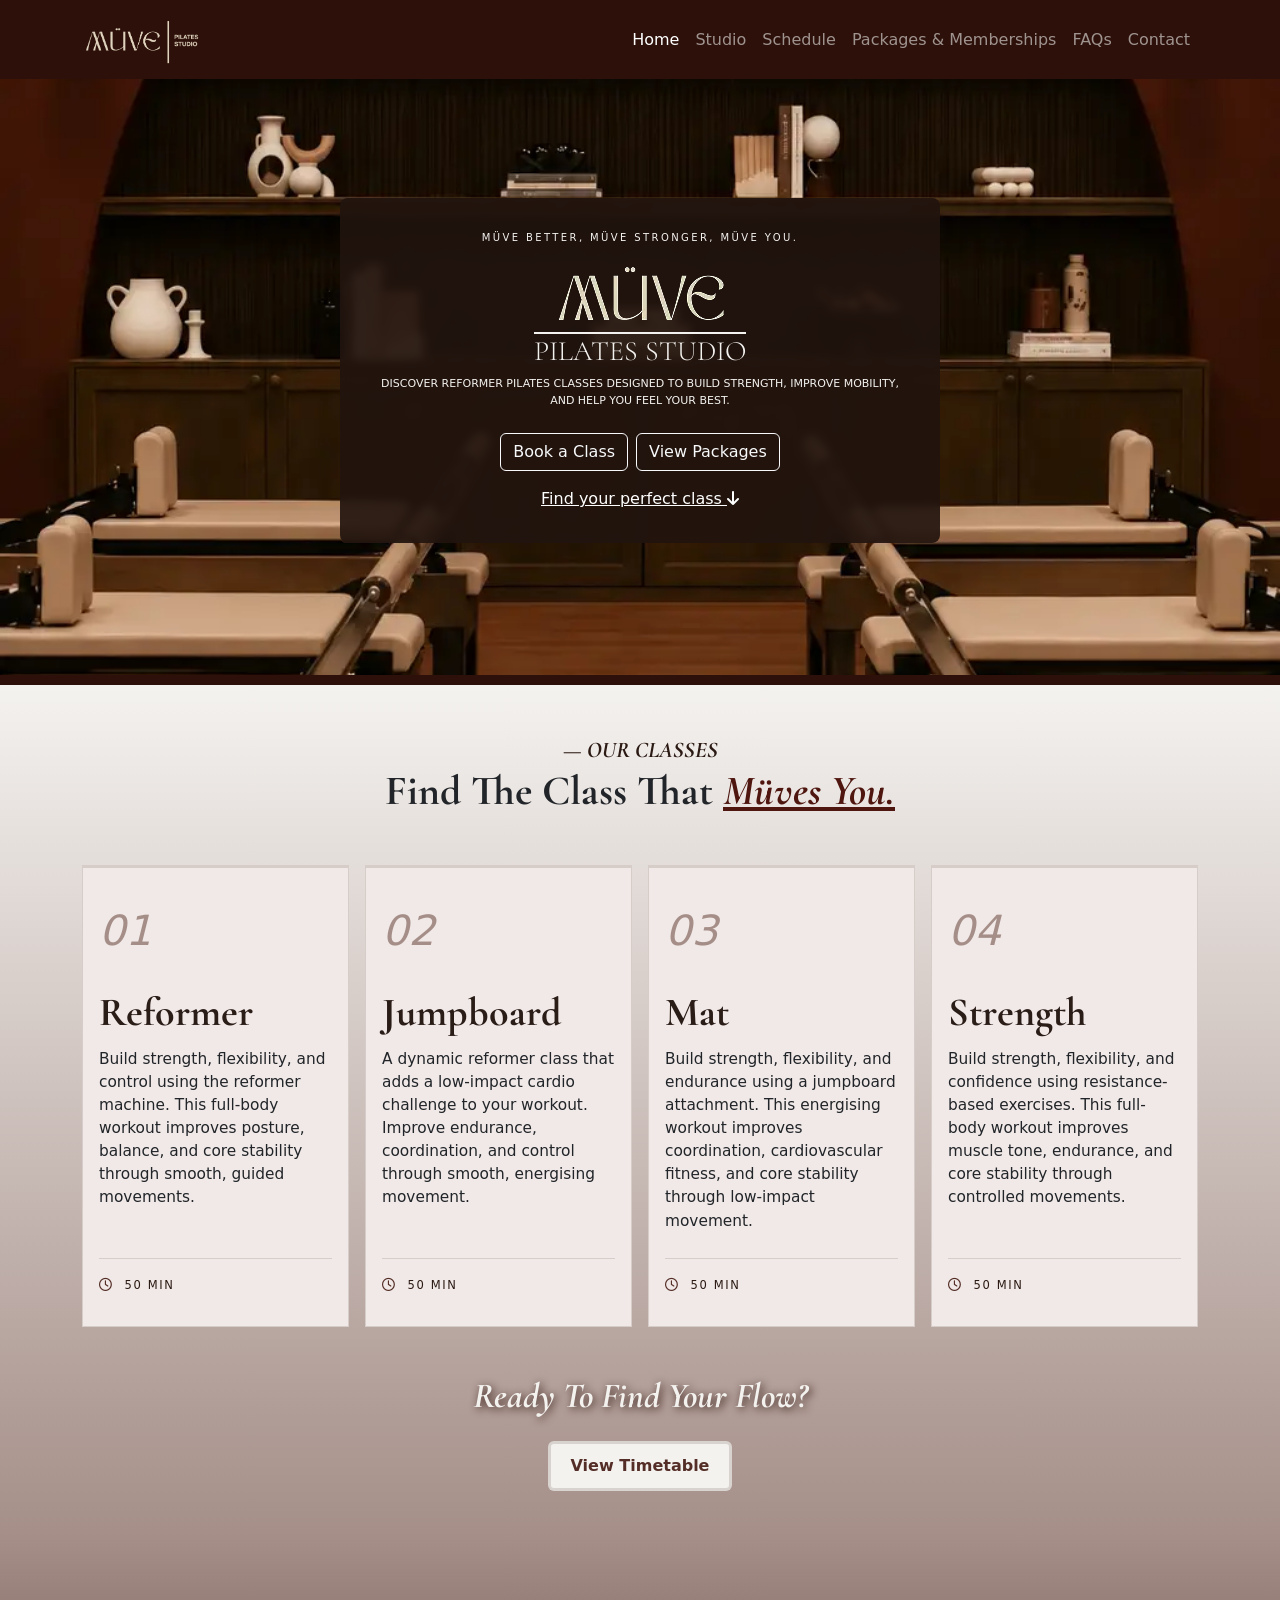
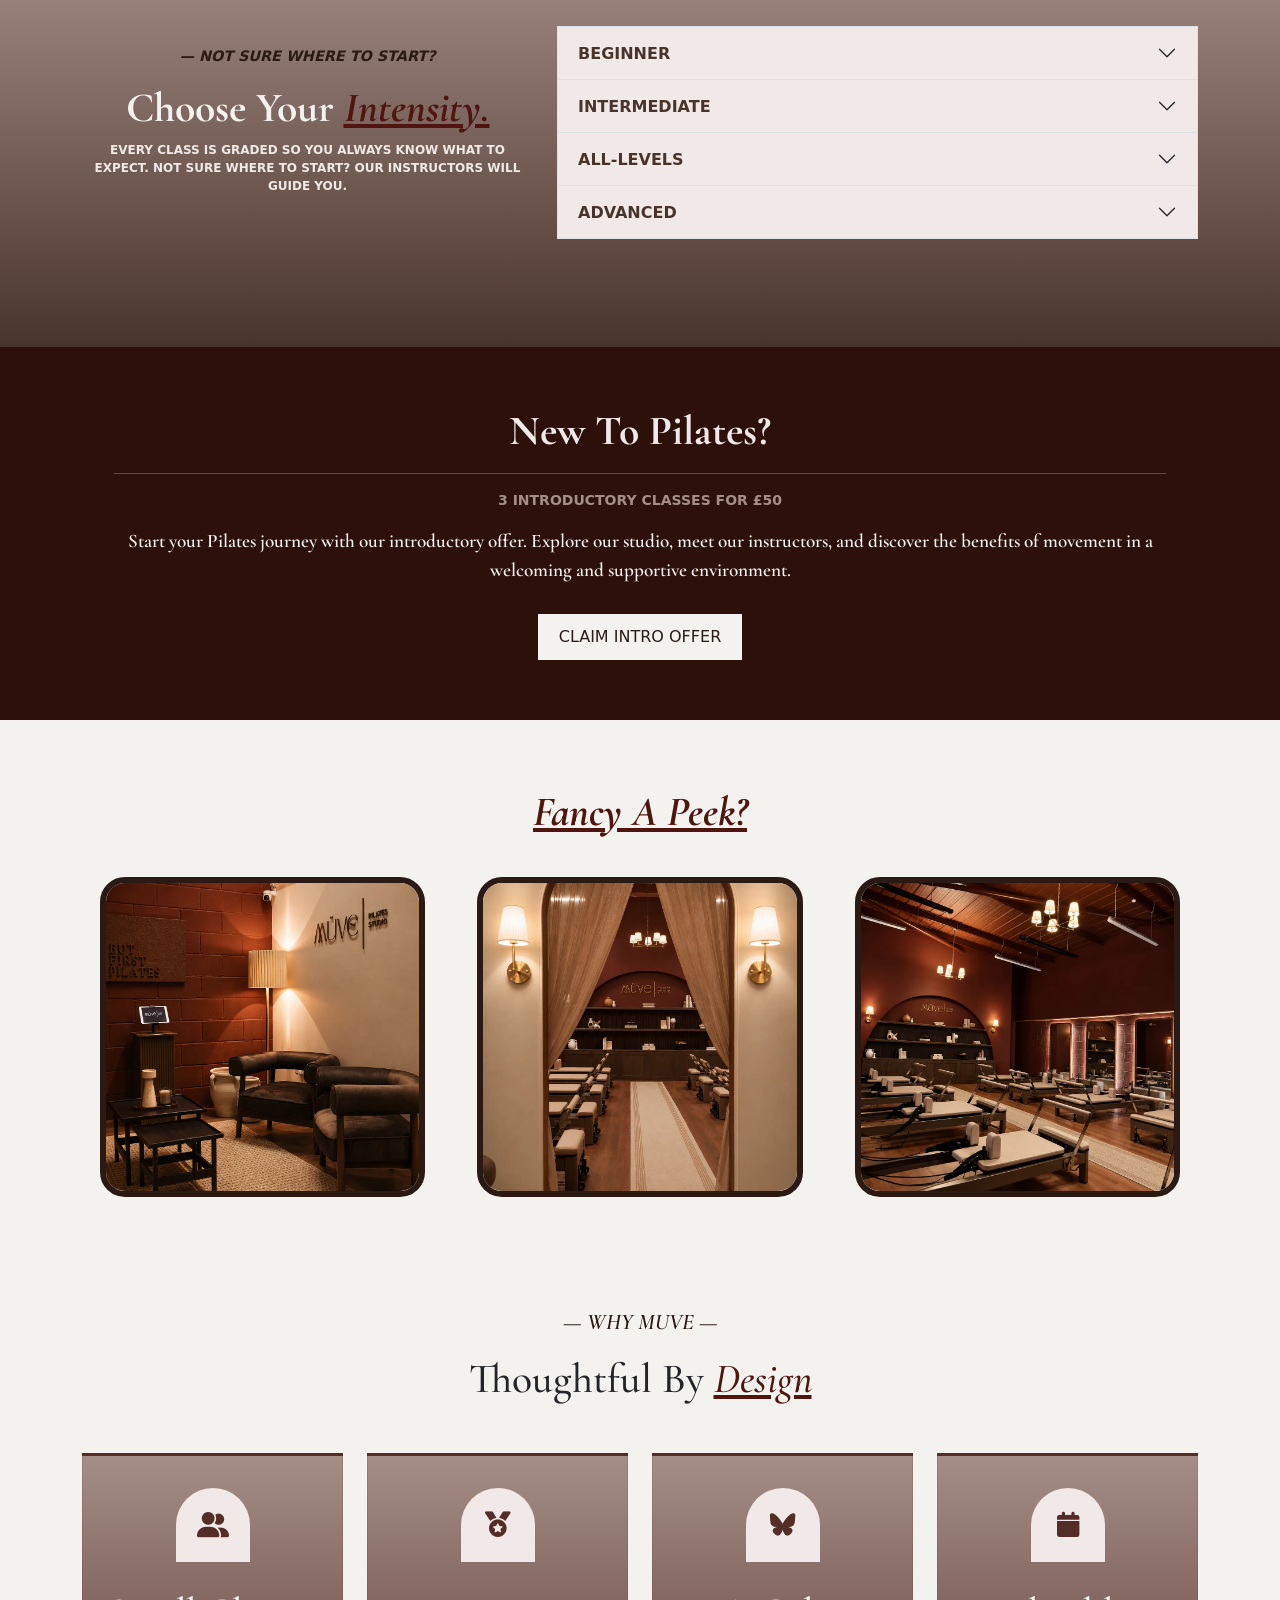
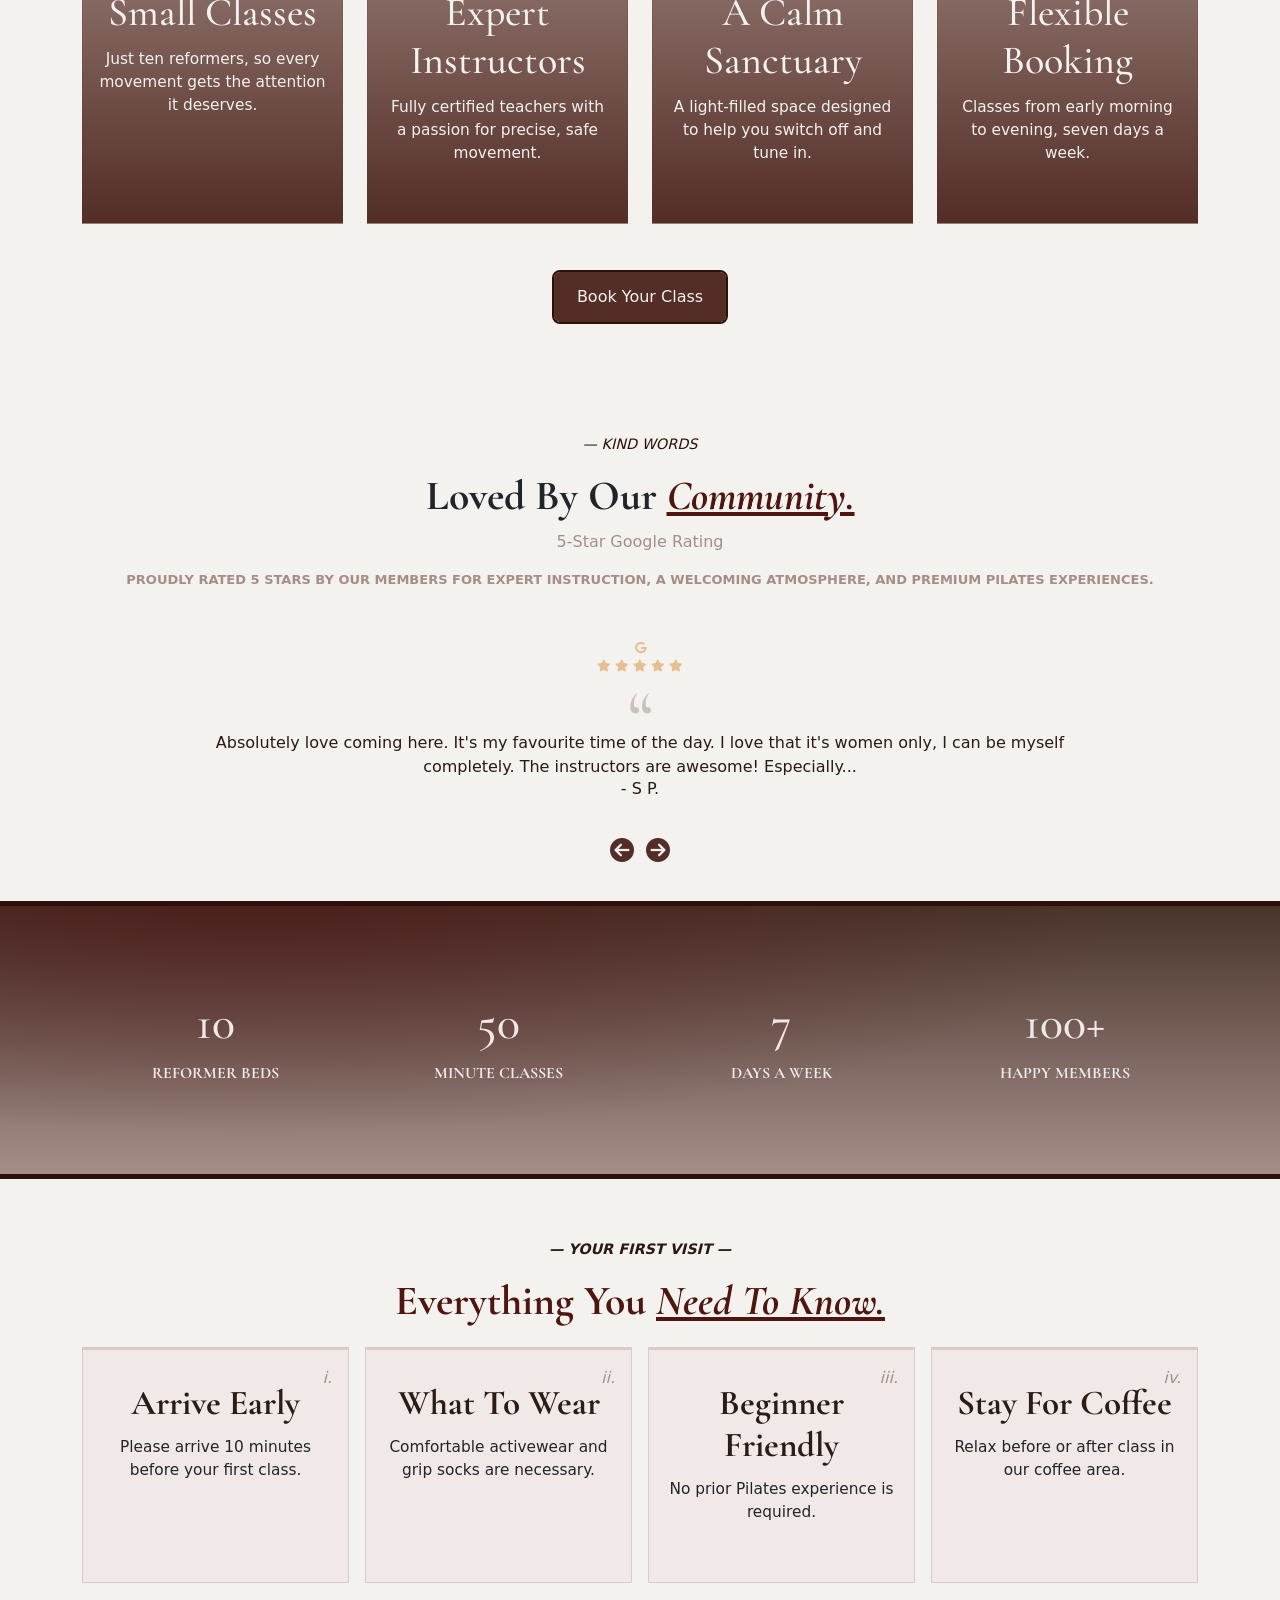
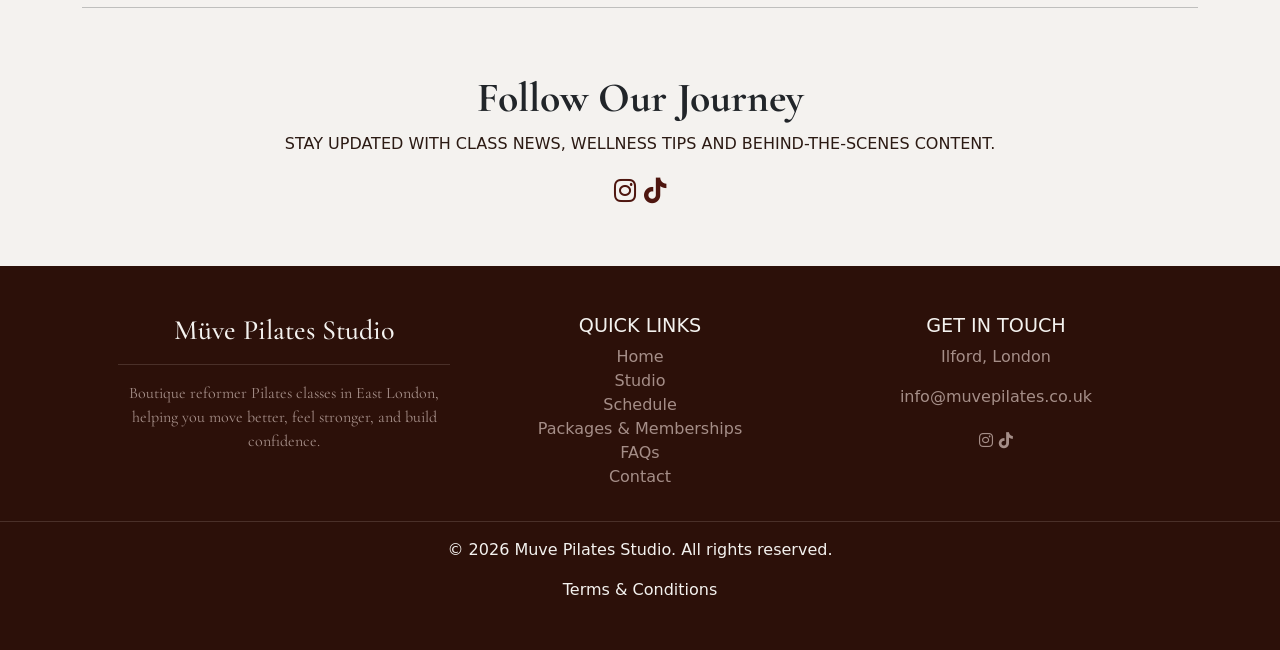
==== index.html @ 12c236b7 "Fix lang tag and add aria values to buttons to fix lighthouse test failing in accessibility" ====
<!DOCTYPE html>
<html lang="en-GB">

<head>
    <meta charset="UTF-8">
    <meta name="viewport" content="width=device-width, initial-scale=1.0">
    <meta name="description" content="Müve Pilates Studio offers reformer Pilates classes in East London, helping you build strength, improve mobility, and feel your 
    best in a welcoming and supportive environment.">
    <meta name="keywords" content="Pilates, Reformer Pilates, Pilates Studio, Ilford, East London, Fitness Classes, Wellness, Strength Training, Flexibility, Mobility, 
    Core Strength, Beginner Pilates, Pilates Classes, Reformer Classes, Health and Fitness, Müve Pilates">
    <title>Müve | Pilates Studio</title>

    <!-- favicon -->
    <link rel="apple-touch-icon" sizes="180x180" href="assets/images/apple-touch-icon.png">
    <link rel="icon" type="image/png" sizes="32x32" href="assets/images/favicon-32x32.png">
    <link rel="icon" type="image/png" sizes="16x16" href="assets/images/favicon-16x16.png">

    <!-- bootstrap css -->
    <link href="https://cdn.jsdelivr.net/npm/bootstrap@5.3.8/dist/css/bootstrap.min.css" rel="stylesheet"
        integrity="sha384-sRIl4kxILFvY47J16cr9ZwB07vP4J8+LH7qKQnuqkuIAvNWLzeN8tE5YBujZqJLB" crossorigin="anonymous">

    <!-- custom css -->
    <link rel="stylesheet" href="assets/css/styles.css">
</head>

<body>
    <header>
        <!-- bootstrap navbar -->
        <nav class="navbar fixed-top navbar-expand-lg navbar-dark">
            <div class="container navbar-container">
                <a class="navbar-brand" href="index.html"><img src="assets/images/muve-logo.webp" alt="Muve logo"
                        width="120" height="50" class="d-inline-block align-text-top"></a>
                <button class="navbar-toggler" type="button" data-bs-toggle="collapse"
                    data-bs-target="#navbarSupportedContent" aria-controls="navbarSupportedContent"
                    aria-expanded="false" aria-label="Toggle navigation">
                    <span class="navbar-toggler-icon"></span>
                </button>
                <div class="collapse navbar-collapse" id="navbarSupportedContent">
                    <ul class="navbar-nav ms-auto mb-2 mb-lg-0">
                        <li class="nav-item">
                            <a class="nav-link active" aria-current="page" href="index.html">Home</a>
                        </li>
                        <li class="nav-item">
                            <a class="nav-link" href="studio.html">Studio</a>
                        </li>
                        <li class="nav-item">
                            <a class="nav-link" href="schedule.html">Schedule</a>
                        </li>
                        <li class="nav-item">
                            <a class="nav-link" href="packages-and-memberships.html">Packages & Memberships</a>
                        </li>
                        <li class="nav-item">
                            <a class="nav-link" href="#">FAQs</a>
                        </li>
                        <li class="nav-item">
                            <a class="nav-link" href="packages-and-memberships.html#booking-inquiry">Contact</a>
                        </li>
                    </ul>
                </div>
            </div>
        </nav>
    </header>




    <main class="mt-0 flex-grow-1">

        <!-- hero image -->

        <section class="hero">
            <div class="container">

                <div class="row align-items-center mx-auto">

                    <div class="col-12">

                        <div class="hero-content text-center">

                            <p class="hero-tagline">
                                müve better, müve stronger, müve you.
                            </p>

                            <h1 class="hero-heading">
                                <img src="assets/images/muve-hero-logo.webp" alt="Müve logo">
                            </h1>
                            <h3 class="hero-caption">Pilates studio</h3>

                            <p class="lead hero-text mb-4">
                                Discover reformer Pilates classes designed to build
                                strength, improve mobility, and help you feel your best.
                            </p>

                            <div class="hero-btn-content d-flex flex-wrap gap-2 justify-content-center">

                                <a href="schedule.html" class="btn hero-btn btn-outline-light">
                                    Book a Class
                                </a>

                                <a href="packages-and-memberships.html" class="btn hero-btn btn-outline-light">
                                    View Packages
                                </a>

                            </div>

                            <a href="#classes" class="d-inline-block mt-3 text-white">
                                Find your perfect class <i class="fa-solid fa-arrow-down"></i>
                            </a>

                        </div>

                    </div>

                </div>

            </div>

        </section>

        <section id="classes">

            <div class="container">

                <div class="section-head text-center mb-5">
                    <p class="eyebrow class-eyebrow heading pt-5 mb-0 fw-bold">— Our Classes</p>
                    <h2 class="section-title h1 fw-bold">Find The Class That <em>Müves You.</em></h2>
                    <span class="divider"></span>
                </div>

                <div class="row g-3">
                    <div class="col-md-6 col-lg-3">
                        <article class="class-card">
                            <span class="class-num">01</span>
                            <h3 class="fw-bold">Reformer</h3>
                            <p>Build strength, flexibility, and control using the reformer machine. This full-body
                                workout improves posture, balance, and core stability through smooth, guided
                                movements.</p>
                            <ul class="class-meta" style="list-style-type: none;">
                                <li><i class="fa-regular fa-clock"></i> 50 min</li>
                            </ul>
                        </article>
                    </div>
                    <div class="col-md-6 col-lg-3">
                        <article class="class-card">
                            <span class="class-num">02</span>
                            <h3 class="fw-bold">Jumpboard</h3>
                            <p>A dynamic reformer class that adds a low-impact cardio challenge to your
                                workout. Improve endurance, coordination, and control through smooth, energising
                                movement.</p>
                            <ul class="class-meta" style="list-style-type: none;">
                                <li><i class="fa-regular fa-clock"></i> 50 min</li>
                            </ul>
                        </article>
                    </div>
                    <div class="col-md-6 col-lg-3">
                        <article class="class-card">
                            <span class="class-num">03</span>
                            <h3 class="fw-bold">Mat</h3>
                            <p>Build strength, flexibility, and endurance using a jumpboard attachment. This energising
                                workout improves coordination, cardiovascular fitness, and core stability through
                                low-impact
                                movement.</p>
                            <ul class="class-meta" style="list-style-type: none;">
                                <li><i class="fa-regular fa-clock"></i> 50 min</li>
                            </ul>
                        </article>
                    </div>
                    <div class="col-md-6 col-lg-3">
                        <article class="class-card">
                            <span class="class-num">04</span>
                            <h3 class="fw-bold">Strength</h3>
                            <p>Build strength, flexibility, and confidence using resistance-based exercises.
                                This full-body workout improves muscle tone, endurance, and core stability through
                                controlled movements.</p>
                            <ul class="class-meta" style="list-style-type: none;">
                                <li><i class="fa-regular fa-clock"></i> 50 min</li>
                            </ul>
                        </article>
                    </div>
                </div>

                <div id="index-timetable-cta" class="col-12 text-center py-5">
                    <div>
                        <h2 class="cta-heading fw-bold"><em>Ready To Find Your Flow?</em></h2>
                    </div>
                    <div class="packages-button">
                        <a href="schedule.html" class="btn timetable-btn fw-bold mt-3">View Timetable</a>
                    </div>
                </div>
            </div>

        </section>


        <!-- level boostrap accordion section -->

        <section id="levels">
            <div class="container">
                <div class="row g-4 align-items-center text-center mt-2">
                    <div class="col-lg-5 mb-5">
                        <p class="eyebrow fw-bold">— Not Sure Where To Start?</p>
                        <h2 class="section-title fw-bold">Choose Your <em>Intensity.</em></h2>
                        <p class="sub-heading fw-bold mb-4">Every class is graded so you always know what to expect. Not
                            sure where to
                            start? Our instructors will guide you.</p>
                    </div>

                    <div class="col-lg-7">
                        <div class="accordion level-accordion mb-5" id="levelAccordion">

                            <div class="accordion-item">
                                <h3 class="accordion-header">
                                    <button class="accordion-button collapsed" type="button" data-bs-toggle="collapse"
                                        data-bs-target="#beginner" aria-expanded="false" aria-controls="beginner">
                                        Beginner
                                    </button>
                                </h3>
                                <div id="beginner" class="accordion-collapse collapse" data-bs-parent="#levelAccordion">
                                    <div class="accordion-body">
                                        New to Pilates? Beginner classes focus on learning the fundamentals, building
                                        confidence, and developing proper technique in a supportive environment.
                                        Our instructors will guide you through each movement at a comfortable pace.
                                        <br>
                                        We recommend completing a minimum of 5 beginner classes before progressing to
                                        higher levels.
                                    </div>
                                </div>
                            </div>

                            <div class="accordion-item">
                                <h3 class="accordion-header">
                                    <button class="accordion-button collapsed" type="button" data-bs-toggle="collapse"
                                        data-bs-target="#intermediate" aria-expanded="false"
                                        aria-controls="intermediate">
                                        Intermediate
                                    </button>
                                </h3>
                                <div id="intermediate" class="accordion-collapse collapse"
                                    data-bs-parent="#levelAccordion">
                                    <div class="accordion-body">
                                        Suitable for those with previous Pilates experience who are confident with the
                                        basics. Expect more challenging exercises, increased intensity, and
                                        opportunities to further develop strength, balance, and control.
                                    </div>
                                </div>
                            </div>

                            <div class="accordion-item">
                                <h3 class="accordion-header">
                                    <button class="accordion-button collapsed" type="button" data-bs-toggle="collapse"
                                        data-bs-target="#all-levels" aria-expanded="false" aria-controls="all-levels">
                                        All-Levels
                                    </button>
                                </h3>
                                <div id="all-levels" class="accordion-collapse collapse"
                                    data-bs-parent="#levelAccordion">
                                    <div class="accordion-body">
                                        Open to everyone, regardless of experience. Exercises can be adapted to suit
                                        your individual ability, allowing both beginners and experienced participants to
                                        benefit from the same class.
                                    </div>
                                </div>
                            </div>

                            <div class="accordion-item">
                                <h3 class="accordion-header">
                                    <button class="accordion-button collapsed" type="button" data-bs-toggle="collapse"
                                        data-bs-target="#lvl4" aria-expanded="false" aria-controls="lvl4">
                                        <span class="lvl-name">Advanced</span>
                                        <span class="intensity" aria-label="Intensity 5 of 5"><i class="on"></i><i
                                                class="on"></i><i class="on"></i><i class="on"></i><i
                                                class="on"></i></span>
                                    </button>
                                </h3>
                                <div id="lvl4" class="accordion-collapse collapse" data-bs-parent="#levelAccordion">
                                    <div class="accordion-body">
                                        Our Advanced classes offer an elevated, high-intensity Pilates experience
                                        designed for confident, experienced clients. These sessions move at a stronger
                                        pace and incorporate complex combinations, deeper stability work, and advanced
                                        progressions. You'll be guided through powerful, athletic sequences that demand
                                        control, endurance, and focus, creating a rewarding full-body workout that
                                        leaves you feeling strong, grounded, and accomplished.
                                    </div>
                                </div>
                            </div>

                        </div>

                    </div>

        </section>

        <!-- deal for newcomers section -->

        <section id="intro-offer">

            <div class="container">

                <div class="row g-3 mx-4">

                    <div class="col-12 text-center">

                        <h2 class="heading section-title">New to Pilates?</h2>
                        <hr>
                        <p class="offer-price fw-bold">
                            3 Introductory Classes for £50
                        </p>

                        <p class="offer-info">
                            Start your Pilates journey with our introductory offer.
                            Explore our studio, meet our instructors, and discover
                            the benefits of movement in a welcoming and supportive
                            environment.
                        </p>

                        <a href="packages-and-memberships.html#offer" class="btn button">
                            Claim Intro Offer
                        </a>

                    </div>
                </div>

            </div>

        </section>

        <!-- images -->

        <section id="gallery" class="pb-5">

            <div class="container">

                <div class="row g-3 text-center">

                    <div class="col-12 pb-3">
                        <h2 class="heading section-title mt-5">
                            <em>Fancy a peek?</em>
                        </h2>
                    </div>

                    <div class="col-12 col-md-4 studio-gallery">
                        <img src="assets/images/studio-gallery-one.webp"
                            alt="Cosy MÜVE Pilates studio reception with dark leather 
                    armchairs, a textured terracotta brick wall, warm floor lighting, neutral decor and elegant studio branding.">
                    </div>

                    <div class="col-12 col-md-4 studio-gallery">
                        <img src="assets/images/studio-gallery-two.webp"
                            alt="Elegant entrance to MÜVE Pilates studio, framed by a 
                    grand arched doorway with flowing sheer curtains, warm chandeliers and a view of the reformer room.">
                    </div>

                    <div class="col-12 col-md-4 studio-gallery">
                        <img src="assets/images/studio-gallery-three.webp"
                            alt="Wide view of MÜVE Pilates studio showcasing multiple 
                    reformer machines, a rich terracotta ceiling, burgundy walls, illuminated mirrors and warm ambient lighting.">
                    </div>

                </div>

            </div>

        </section>


        <!-- why us -->

        <section id="why-us">
            <div class="container">
                <div class="section-head text-center mb-5">
                    <p class="eyebrow">— Why muve —</p>
                    <h2 class="section-title">Thoughtful By <em>Design</em></h2>
                </div>
                <div class="row g-4 text-center">
                    <div class="col-sm-6 col-lg-3">
                        <div class="class-card why-us-card">
                            <span class="why-icon"><i class="fa-solid fa-user-group"></i></span>
                            <h3>Small Classes</h3>
                            <p>Just ten reformers, so every movement gets the attention it deserves.</p>
                        </div>
                    </div>
                    <div class="col-sm-6 col-lg-3">
                        <div class="class-card why-us-card">
                            <span class="why-icon"><i class="fa-solid fa-medal"></i></span>
                            <h3>Expert Instructors</h3>
                            <p>Fully certified teachers with a passion for precise, safe movement.</p>
                        </div>
                    </div>
                    <div class="col-sm-6 col-lg-3">
                        <div class="class-card why-us-card">
                            <span class="why-icon"><i class="fa-brands fa-bluesky"></i></span>
                            <h3>A Calm Sanctuary</h3>
                            <p>A light-filled space designed to help you switch off and tune in.</p>
                        </div>
                    </div>
                    <div class="col-sm-6 col-lg-3">
                        <div class="class-card why-us-card">
                            <span class="why-icon"><i class="fa-solid fa-calendar"></i></span>
                            <h3>Flexible Booking</h3>
                            <p>Classes from early morning to evening, seven days a week.</p>
                        </div>
                    </div>
                </div>
                <div class="text-center mt-5">
                    <a href="booking.html" class="btn timetable-btn booking-btn">Book Your Class</a>
                </div>
            </div>
        </section>

        <!-- reviews -->

        <section id="reviews">

            <div class="container">

                <div class="row g-3 my-3">

                    <div class="col-12 text-center">
                        <p class="eyebrow">— Kind Words</p>
                        <h2 class="heading section-title">Loved By Our <em>Community.</em></h2>

                        <p class="rating-text">
                            5-Star Google Rating
                        </p>

                        <p class="rating-text-uppercase fw-bold">
                            Proudly rated 5 stars by our members for expert instruction,
                            a welcoming atmosphere, and premium Pilates experiences.
                        </p>

                    </div>

                </div>


                <!-- bootstrap carousel -->
                <div id="reviewsCarousel" class="carousel slide carousel-fade text-center" data-bs-ride="carousel">

                    <div class="carousel-inner">

                        <!-- review 1 -->
                        <div class="carousel-item active" data-bs-interval="5000">
                            <div class="review-content mx-3">

                                <div class="stars mt-2"><i class="fa-brands fa-google"></i><br><i
                                        class="fa-solid fa-star"></i>
                                    <i class="fa-solid fa-star"></i>
                                    <i class="fa-solid fa-star"></i>
                                    <i class="fa-solid fa-star"></i>
                                    <i class="fa-solid fa-star"></i>
                                </div>

                                <blockquote class="review">
                                    <span class="quote-mark">“</span>
                                    <p class="review-text">
                                        Absolutely love coming here. It's my favourite time of the day. I love
                                        that it's women only, I can be myself completely. The instructors are
                                        awesome! Especially...
                                    </p>
                                </blockquote>

                                <p class="review-author h6">
                                    - S P.
                                </p>

                            </div>
                        </div>

                        <!-- review 2 -->
                        <div class="carousel-item" data-bs-interval="5000">
                            <div class="review-content mx-3">

                                <div class="stars mt-2"><i class="fa-brands fa-google"></i><br><i
                                        class="fa-solid fa-star"></i>
                                    <i class="fa-solid fa-star"></i>
                                    <i class="fa-solid fa-star"></i>
                                    <i class="fa-solid fa-star"></i>
                                    <i class="fa-solid fa-star"></i>
                                </div>

                                <blockquote class="review">
                                    <span class="quote-mark">“</span>
                                    <p class="review-text">
                                        I've really enjoying pilates classes with KAMILE 🫶 She's a fantastic
                                        instructor—patient, encouraging, and always makes the sessions
                                        enjoyable. Her
                                        guidance is clear, and I...
                                    </p>
                                </blockquote>

                                <p class="review-author h6">
                                    - Agne S.
                                </p>

                            </div>
                        </div>

                        <!-- review 3 -->
                        <div class="carousel-item" data-bs-interval="5000">
                            <div class="review-content mx-3">

                                <div class="stars mt-2"><i class="fa-brands fa-google"></i><br><i
                                        class="fa-solid fa-star"></i>
                                    <i class="fa-solid fa-star"></i>
                                    <i class="fa-solid fa-star"></i>
                                    <i class="fa-solid fa-star"></i>
                                    <i class="fa-solid fa-star"></i>
                                </div>

                                <blockquote class="review">
                                    <span class="quote-mark">“</span>
                                    <p class="review-text">
                                        The studio is luxurious and welcoming, designed for women by women!
                                        Alexandra is their real standout teacher: highly skilled, confident and
                                        attentive, with
                                        an excellent eye for detail and...

                                    </p>
                                </blockquote>

                                <p class="review-author h6">
                                    - Rihal M.
                                </p>

                            </div>
                        </div>

                        <!-- review 4 -->
                        <div class="carousel-item" data-bs-interval="5000">
                            <div class="review-content mx-3">

                                <div class="stars mt-2"><i class="fa-brands fa-google"></i><br><i
                                        class="fa-solid fa-star"></i>
                                    <i class="fa-solid fa-star"></i>
                                    <i class="fa-solid fa-star"></i>
                                    <i class="fa-solid fa-star"></i>
                                    <i class="fa-solid fa-star"></i>
                                </div>

                                <blockquote class="review">
                                    <span class="quote-mark">“</span>
                                    <p class="review-text">
                                        Love this studio! I come to Amy's classes regularly, and she's an amazing
                                        instructor. Her
                                        classes are always enjoyable, motivating, and well-structured. I highly
                                        recommend both Amy and the studio!
                                    </p>
                                </blockquote>

                                <p class="review-author h6">
                                    - Lana A.
                                </p>

                            </div>
                        </div>

                        <!-- review 5 -->
                        <div class="carousel-item" data-bs-interval="5000">
                            <div class="review-content mx-3">

                                <div class="stars mt-2"><i class="fa-brands fa-google"></i><br><i
                                        class="fa-solid fa-star"></i>
                                    <i class="fa-solid fa-star"></i>
                                    <i class="fa-solid fa-star"></i>
                                    <i class="fa-solid fa-star"></i>
                                    <i class="fa-solid fa-star"></i>
                                </div>

                                <blockquote class="review">
                                    <span class="quote-mark">“</span>
                                    <p class="review-text">
                                        I attended the Studio recently, such a beautifully curated space with a
                                        real community feel!
                                    </p>
                                </blockquote>

                                <p class="review-author h6">
                                    - Rose C.
                                </p>

                            </div>
                        </div>

                    </div>

                    <!-- navigation -->

                    <div class="review-nav justify-content-center my-3">

                        <button type="button" class="review-btn custom-arrow" data-bs-target="#reviewsCarousel"
                            data-bs-slide="prev" aria-label="Previous review">
                            <i class="fa-solid fa-circle-arrow-left" aria-hidden="true"></i>
                        </button>

                        <button type="button" class="review-btn custom-arrow" data-bs-target="#reviewsCarousel"
                            data-bs-slide="next" aria-label="Next review">
                            <i class="fa-solid fa-circle-arrow-right" aria-hidden="true"></i>
                        </button>

                    </div>

                </div>

            </div>


        </section>


        <!-- stats banner -->

        <section id="stats">

            <div class="container">

                <div class="row g-3 mt-5 mb-5 text-center">


                    <div class="col-6 col-md-3">
                        <h2>10</h2>
                        <p>Reformer Beds</p>
                    </div>

                    <div class="col-6 col-md-3">
                        <h2>50</h2>
                        <p>Minute Classes</p>
                    </div>

                    <div class="col-6 col-md-3">
                        <h2>7</h2>
                        <p>Days a Week</p>
                    </div>

                    <div class="col-6 col-md-3">
                        <h2>100+</h2>
                        <p>Happy Members</p>
                    </div>


                </div>

            </div>
        </section>

        <!-- first visit -->

        <section id="first-visit">
            <div class="container">

                <div class="row text-center g-3 my-4">

                    <div class="col-12">
                        <p class="eyebrow fw-bold">— Your First Visit —</p>
                        <h2 class="mb-1 section-title heading">Everything You <em>Need To Know.</em></h2>
                    </div>

                    <div class="col-sm-6 col-lg-3">
                        <article class="class-card visit-card">
                            <span class="visit-step"><em>i.</em></span>
                            <h3 class="fw-bold">Arrive Early</h3>
                            <p>Please arrive 10 minutes before your first class.</p>
                        </article>
                    </div>

                    <div class="col-sm-6 col-lg-3">
                        <article class="class-card visit-card">
                            <span class="visit-step"><em>ii.</em></span>
                            <h3 class="fw-bold">What To Wear</h3>
                            <p>Comfortable activewear and grip socks are necessary.</p>
                        </article>
                    </div>

                    <div class="col-sm-6 col-lg-3">
                        <article class="class-card visit-card">
                            <span class="visit-step"><em>iii.</em></span>
                            <h3 class="fw-bold">Beginner Friendly</h3>
                            <p>No prior Pilates experience is required.</p>
                        </article>
                    </div>

                    <div class="col-sm-6 col-lg-3">
                        <article class="class-card visit-card">
                            <span class="visit-step"><em>iv.</em></span>
                            <h3 class="fw-bold">Stay For Coffee</h3>
                            <p>Relax before or after class in our coffee area.</p>
                        </article>
                    </div>

                </div>
                <hr class="mt-3">
            </div>
        </section>

        <!-- socials -->
        <section id="socials">

            <div class="container">

                <div class="row g-3 mb-3 text-center">

                    <div class="col-12">

                        <h2 class="heading section-title">Follow Our Journey</h2>

                        <p>
                            Stay updated with class news, wellness tips and behind-the-scenes content.
                        </p>

                        <div class="social-links">

                            <a href="https://www.instagram.com/popular/muve-pilates-studio-ilford/?hl=en"
                                target="_blank" rel="noopener" aria-label="Follow us on Instagram">
                                <i class="fa-brands fa-instagram"></i>
                            </a>

                            <a href="https://www.tiktok.com/@muvepilates" target="_blank" rel="noopener"
                                aria-label="Follow us on TikTok">
                                <i class="fa-brands fa-tiktok"></i>
                            </a>

                        </div>

                    </div>

                </div>

            </div>

        </section>

    </main>

    <footer class="footer py-5">
        <div class="container">
            <div class="row text-center mx-4">

                <!-- studio info -->
                <div class="col-md-4">
                    <h3 class="footer-heading">Müve Pilates Studio</h3>
                    <hr>
                    <p class="footer-text">
                        Boutique reformer Pilates classes in East London,
                        helping you move better, feel stronger, and build confidence.
                    </p>
                </div>

                <!-- quick links -->
                <div class="col-md-4">
                    <h4 class="footer-link-heading">Quick Links</h4>

                    <ul class="list-unstyled">
                        <li class="footer-link-list"><a href="index.html">Home</a></li>
                        <li class="footer-link-list"><a href="studio.html">Studio</a></li>
                        <li class="footer-link-list"><a href="schedule.html">Schedule</a></li>
                        <li class="footer-link-list"><a href="packages-and-memberships.html">Packages & Memberships</a>
                        </li>
                        <li class="footer-link-list"><a href="faqs.html">FAQs</a></li>
                        <li class="footer-link-list"><a href="packages-and-memberships.html#booking-inquiry">Contact</a></li>
                    </ul>
                </div>

                <!-- contact -->
                <div class="col-md-4 contact">
                    <h4 class="footer-contact">Get In Touch</h4>

                    <p class="footer-contact-info">Ilford, London</p>
                    <a href="mailto:info@muvepilates.co.uk" class="footer-contact-info">info@muvepilates.co.uk</a>

                    <div class="social-icons">
                        <a href="https://www.instagram.com/popular/muve-pilates-studio-ilford/?hl=en" target="_blank"
                            rel="noopener"><i class="fa-brands fa-instagram"></i></a>
                        <a href="https://www.tiktok.com/@muvepilates" target="_blank" rel="noopener"><i
                                class="fa-brands fa-tiktok"></i></a>
                    </div>
                </div>

            </div>
        </div>

        <hr>

        <div class="text-center terms">
            <p class="copyright">
                © 2026 Muve Pilates Studio. All rights reserved.
            </p>

            <a href="terms.html">Terms & Conditions</a>
        </div>

    </footer>

    <!-- fontawesome -->
    <link rel="stylesheet" href="https://cdnjs.cloudflare.com/ajax/libs/font-awesome/6.7.2/css/all.min.css">

    <!-- bootstrap js -->
    <script src="https://cdn.jsdelivr.net/npm/bootstrap@5.3.8/dist/js/bootstrap.bundle.min.js"
        integrity="sha384-FKyoEForCGlyvwx9Hj09JcYn3nv7wiPVlz7YYwJrWVcXK/BmnVDxM+D2scQbITxI"
        crossorigin="anonymous"></script>
</body>

</html>
---- assets/css/styles.css ----
/* google fonts */
@import url('https://fonts.googleapis.com/css2?family=Cormorant+Garamond:ital,wght@0,300..700;1,300..700&family=Inter:ital,opsz,wght@0,14..32,100..900;1,14..32,100..900&display=swap');

/* variables */
:root {
    /* COLORS */

    /* burgandy */
    --primary-color: #4e160f;
    --primary-color-darker: #2c1009;
    --primary-color-highlight: #532d26;

    /* light neutrals */
    --secondary-color: #f4f2ef;
    --secondary-color-darker: #a58e88;
    --secondary-color-highlight: #f1e9e7;

    /* browns */
    --tertiary-color: #2a1c16;
    --tertiary-color-highlight: #49342b;
    --tertiary-color-warmer: #2b1a13;

    /* FONTS */
    --heading-font: "Cormorant Garamond", Georgia, serif;
    --body-font: "Inter", Arial, sans-serif;

    /* CARD BORDERS */
    --line: rgba(74, 51, 40, 0.16);
}

/* general */
.heading {
    color: var(--primary-color-highlight);
    font-family: var(--heading-font);
    font-size: 4rem;
    font-weight: 800;
    text-transform: capitalize;
}

.section-title {
    font-size: 2.6rem;
    color: #212529;
}

.section-head {
    font-family: var(--heading-font);
    font-weight: 600;
}

.sub-heading {
    text-transform: uppercase;
    font-size: 12px;
    color: var(--secondary-color-highlight);
}

.eyebrow {
    text-transform: uppercase;
    font-size: 0.9rem;
    color: var(--tertiary-color-warmer);
    font-style: italic;
}

html,
body {
    height: 100%;
}

body {
    display: flex;
    flex-direction: column;
}

main {
    flex: 1;
}

.section-head {
    font-size: 3.5rem;
}

/* internal link scrolling */
html {
    scroll-behavior: smooth;
}

/* navbar */
.navbar {
    background-color: var(--primary-color-darker);
}

#book-btn {
    background-color: var(--primary-color-highlight);
    color: var(--secondary-color);
    outline: 2px solid var(--tertiary-color);
}

#book-btn:hover {
    transform: scale(1.03);
    box-shadow: 0 10px 25px rgba(0, 0, 0, 0.3);
}

/* hero */
.hero {
    min-height: 75vh;
    background-image: url("../images/hero-img.webp");
    background-size: cover;
    background-position: center;
    background-repeat: no-repeat;

    /* account for fixed navbar */
    padding: 90px 0 24px;
    display: grid;
    place-items: center;
}

.hero-content {
    background: rgba(33, 20, 15, 0.91);
    backdrop-filter: blur(4px);
    border-radius: 8px;
    padding: 2rem;
    max-width: 600px;
    margin: 0 auto;
}

.hero-tagline {
    letter-spacing: .15rem;
    text-transform: uppercase;
    font-size: 10px;
    color: var(--secondary-color);
}

.hero-caption {
    text-transform: uppercase;
    text-decoration: overline;
    color: var(--secondary-color);
    font-weight: 300;
    font-family: var(--heading-font);
}

.hero-text {
    color: var(--secondary-color);
    text-transform: uppercase;
    font-size: 11px;
}

.hero-btn:hover {
    background-color: var(--secondary-color-darker);
}

/* classes info */
#classes {
    background: linear-gradient(to bottom, var(--secondary-color), var(--secondary-color-darker));
    scroll-margin-top: 50px;
    border-top: 10px solid var(--primary-color-darker);
}

.class-eyebrow {
    font-size: 1.4rem;
}

.section-title em {
    color: var(--primary-color);
}

.class-card {
    height: 100%;
    background-color: var(--secondary-color-highlight);
    border: 1px solid var(--line);
    border-top: 3px solid var(--line);
    padding: 2rem 1rem 2rem;
    display: flex;
    flex-direction: column;
}

/* adds animation line above cards */
.class-card::before {
    content: "";
    position: absolute;
    top: -1px;
    left: -1px;
    right: -1px;
    height: 4px;
    background: #75251a;
    transform: scaleX(0);
    transform-origin: left;
    transition: transform .55s ease;
}

.class-card:hover::before {
    transform: scaleX(1);
}

.class-card:hover {
    transform: translateY(-8px);
    box-shadow: var(--shadow-card);
    border-color: transparent;
}

.class-card:hover::before {
    transform: scaleX(1);
}

.class-card:hover {
    box-shadow: 0 10px 25px rgba(0, 0, 0, 0.3);
}

.class-num {
    font-family: var(--font-display);
    font-style: italic;
    font-size: 2.6rem;
    color: var(--secondary-color-darker);
    display: block;
    margin-bottom: 1.6rem;
}

.class-card h3 {
    font-size: 2.5rem;
    color: var(--tertiary-color);
    margin-bottom: .8rem;
    font-family: var(--heading-font);
    min-width: 0;
}

.class-card p {
    color: var(--tertiary-color-soft);
    font-size: .96rem;
    margin-bottom: 1.6rem;
    flex-grow: 1;
    font-weight: 500;
}

.class-meta {
    list-style: none;
    padding: 1.1rem 0 0;
    margin: 0;
    border-top: 1px solid var(--line);
    display: flex;
    flex-direction: column;
    gap: .45rem;
    font-size: .72rem;
    letter-spacing: .14em;
    text-transform: uppercase;
    color: var(--tertiary-color-warmer);
}

.class-meta li {
    white-space: nowrap;
}

.class-meta i {
    color: var(--primary-color);
    margin-right: .35rem;
    font-size: .8rem;
}

.cta-heading {
    font-family: var(--heading-font);
    color: var(--secondary-color);
    font-size: 2.2rem;
    text-shadow: 2px 2px 8px var(--primary-color-darker);
}

.timetable-btn {
    padding: 10px 20px;
    background-color: var(--secondary-color);
    color: var(--primary-color-highlight);
    border: 3px solid var(--line);
}

.timetable-btn:hover {
    background-color: var(--primary-color-highlight);
    color: white;
    outline: 3px solid var(--tertiary-color);
}

/* levels */
#levels {
    background-color: var(--primary-color-highlight);
    padding: 55px 0 60px;
    background: linear-gradient(to bottom, var(--secondary-color-darker), var(--tertiary-color-highlight));
}

#levels .section-title {
    color: var(--secondary-color);
    font-family: var(--heading-font);
}

.levels-heading {
    color: var(--secondary-color);
}

.section-title em {
    text-decoration: underline;
}

#levels hr {
    color: var(--secondary-color);
}

.accordion-item,
.accordion-body,
.accordion-button {
    border-radius: 0px !important;
}

.accordion-button {
    background-color: var(--secondary-color-highlight);
    color: var(--tertiary-color-highlight);
    font-weight: 600;
    text-transform: uppercase;
}

.accordion-collapse {
    color: var(--tertiary-color) !important;
}

.accordion-button:not(.collapsed) {
    background-color: var(--tertiary-color-warmer);
    color: var(--secondary-color);
}

/* accordion arrow button */
.accordion-button:not(.collapsed)::after {
    filter: brightness(0) invert(1);
}

.accordion-body {
    color: var(--primary-color-darker);
    font-size: 13px;
    background-color: var(--secondary-color);
}

.accordion-button::after {
    color: var(--secondary-color);
}

/* newcomer info */
#intro-offer {
    background-color: var(--primary-color-darker);
    padding: 60px 0 60px;
}

#intro-offer .heading,
#intro-offer hr {
    color: var(--secondary-color-highlight);
}

.offer-price {
    text-transform: uppercase;
    font-size: 14px;
    color: var(--secondary-color-darker);
}

.offer-info {
    color: var(--secondary-color);
    font-family: var(--heading-font);
    font-weight: 600;
    font-size: 1.2rem;
}

.button {
    background-color: var(--secondary-color);
    border-radius: 0px;
    color: var(--tertiary-color);
    padding: 10px 20px;
    outline: var(--line);
    text-transform: uppercase;
    margin-top: 0.8rem;
    font-weight: 500;
}

.button:hover {
    background-color: var(--secondary-color);
    color: var(--tertiary-color-warmer);
    transform: scale(1.03);
    box-shadow: 0 10px 25px rgba(0, 0, 0, 0.3);
}

/* gallery */
#gallery {
    background-color: var(--secondary-color);
    padding: 20px 0 60px;
}

.studio-gallery img {
    width: 90%;
    height: 320px;
    object-fit: cover;
    border-radius: 25px;
    border: 6px solid var(--tertiary-color-warmer);
    transition: transform 0.3s ease, box-shadow 0.3s ease;
}

.studio-gallery img:hover {
    transform: scale(1.03);
    box-shadow: 0 10px 25px rgba(0, 0, 0, 0.3);
}

/* why choose us */
#why-us {
    background-color: var(--secondary-color);
    padding: 60px 0 60px;
}

#why-us .eyebrow {
    font-size: 1.4rem;
}

.booking-btn {
    background-color: var(--primary-color-highlight);
    color: var(--secondary-color);
    outline: 2px solid var(--primary-color-darker);
}

.why-us-card {
    background: linear-gradient(to bottom, var(--secondary-color-darker), var(--primary-color-highlight));
    color: var(--secondary-color);
}

.why-us-card h3 {
    color: var(--secondary-color);
}

/* adds white animation line above cards */
.why-us-card::before {
    content: "";
    position: absolute;
    top: -1px;
    left: -1px;
    right: -1px;
    height: 4px;
    background: var(--secondary-color);
    transform: scaleX(0);
    transform-origin: left;
    transition: transform .55s ease;
}

.why-icon {
    width: 74px;
    height: 74px;
    margin: 0 auto 1.6rem;
    display: grid;
    place-items: center;
    border-radius: 999px 999px 0 0;
    background-color: var(--secondary-color-highlight);
    font-size: 1.6rem;
}

.why-icon i {
    color: var(--primary-color);
}

/* reviews */
#reviews {
    background-color: var(--secondary-color);
    padding: 20px 0 15px;
}

#reviews .eyebrow {
    font-weight: 500;
    color: var(--primary-color-darker);
}

.rating-text {
    color: var(--secondary-color-darker);
    font-weight: 500;
}

.rating-text-uppercase {
    color: var(--secondary-color-darker);
    text-transform: uppercase;
    font-size: 13px;
}

/* equal-height carousel: stack every slide in one grid cell,
   so the carousel is as tall as the longest review */
#reviewsCarousel .carousel-inner {
    display: grid;
}

#reviewsCarousel .carousel-inner::after {
    display: none;
    /* bootstrap's clearfix would become a stray grid item */
}

#reviewsCarousel .carousel-item {
    display: flex;
    grid-area: 1 / 1;
    float: none;
    margin-right: 0;
}

/* keep hidden slides out of reach of clicks, keyboards and screen readers */
#reviewsCarousel .carousel-item:not(.active):not(.carousel-item-next):not(.carousel-item-prev) {
    visibility: hidden;
}

.review-content {
    flex: 0 0 85%;
    margin: 0 auto !important;
    padding: 10px;
    display: flex;
    flex-direction: column;
}

.review {
    flex: 1;
    /* quote area absorbs the spare height */
    display: flex;
    flex-direction: column;
    justify-content: center;
    /* short reviews sit in the middle */
    margin: 0;
    /* removes Bootstrap's blockquote margin */
}

.quote-mark {
    font-family: var(--heading-font);
    font-size: 5rem;
    line-height: 1.1;
    color: var(--primary-color-highlight);
    opacity: .25;
    display: block;
    height: 3.2rem;
}

.review-text {
    margin: 5px 0 0;
}

.review-nav {
    display: flex;
}

.stars {
    color: rgb(228, 191, 143);
    font-size: 12px;
}

.review-text,
.review-author {
    color: var(--tertiary-color-warmer);
}

/* getting rid of bootstrap styling */
.review-btn {
    background: none;
    border: none;
    color: var(--primary-color-highlight);
    font-size: 1.5rem;
}

.review-btn:hover {
    transform: scale(1.05);
    color: var(--secondary-color-darker);
}

/* stats */
#stats {
    background:
        radial-gradient(ellipse at 20% 0%, rgba(77, 14, 17, 0.55), transparent 60%),
        linear-gradient(180deg, var(--tertiary-color-highlight), var(--secondary-color-darker));
    padding: 25px 0;
    border-top: 5px solid var(--primary-color-darker);
    border-bottom: 5px solid var(--primary-color-darker);
}

#stats h2,
#stats p {
    color: var(--secondary-color-highlight);
    font-family: var(--heading-font);
}

#stats h2 {
    font-size: 3rem;
    max-width: 100%;
}

#stats p {
    text-transform: uppercase;
    font-weight: 700;
    font-size: 1rem;
}

/* first visit */
#first-visit {
    background-color: var(--secondary-color);
    padding: 20px 0;
}

#first-visit .heading {
    color: var(--primary-color);
}

.visit-card {
    position: relative;
}

.visit-card h3 {
    font-size: 35px;
}

.visit-step {
    position: absolute;
    top: 1rem;
    right: 1rem;
    color: var(--secondary-color-darker);
}

/* socials */
#socials {
    background-color: var(--secondary-color);
    padding: 30px 0;
}

#socials p {
    text-transform: uppercase;
    color: var(--tertiary-color-warmer);
}

.social-links {
    margin-bottom: 10px;
}

.social-links a {
    text-decoration: none;
    color: var(--primary-color);
    font-size: 1.6rem;
}

.social-links a:hover {
    color: var(--secondary-color-darker);
}

/* footer */
.footer {
    background-color: var(--primary-color-darker);
}

.footer-heading {
    font-family: var(--heading-font);
    color: var(--secondary-color);
}

.footer-text {
    font-family: var(--heading-font);
    color: var(--secondary-color-darker);
}

.footer hr {
    color: var(--secondary-color-darker);
}

.footer-link-heading,
.footer-contact {
    color: var(--secondary-color);
    text-transform: uppercase;
    font-weight: 300;
    font-size: 1.2rem;
}

.footer-link-list>a {
    color: var(--secondary-color-darker);
    text-decoration: none;
}

.footer-link-list>a:hover {
    color: var(--secondary-color);
}

.footer-contact-info {
    color: var(--secondary-color-darker);
}

.contact>a {
    text-decoration: none;
}

.contact>a:hover {
    color: var(--secondary-color);
}

.social-icons {
    margin-top: 20px;
}

.social-icons a {
    color: var(--secondary-color-darker);
    font-size: 1rem;
}

.social-icons a:hover {
    color: var(--secondary-color);
}

.copyright {
    color: var(--secondary-color);
}

.terms a {
    color: var(--secondary-color);
    text-decoration: none;
}

/* STUDIO */
.about-hero-img {
    min-height: 25vh;
    background-image: url("../images/about-hero.webp");
    background-size: cover;
    background-position: center;
    background-repeat: no-repeat;

    /* account for fixed navbar */
    padding: 90px 0 24px;
    display: grid;
    place-items: center;
}

.about-hero-img .row {
    width: 100%;
    min-height: 0;
}

.about-hero-content {
    backdrop-filter: blur(12px);
    border-radius: 8px;
    border: 2px solid rgb(31, 4, 4);
    padding: 1rem;
    max-width: 600px;
    margin: 0 auto;
}

.about-hero-content .section-title {
    color: var(--secondary-color);
    font-weight: 500;
}

.about-hero-content .section-title em {
    color: var(--secondary-color-darker);
}

.about-hero-tagline {
    letter-spacing: .15rem;
    font-size: 10px;
    color: var(--secondary-color);
}

.about-hero-caption {
    color: var(--secondary-color);
    font-weight: 300;
    font-family: var(--heading-font);
    font-size: 1rem;
}

.about-hero-text {
    color: var(--secondary-color);
    font-size: 11px;
}

.about-hero-content hr {
    color: var(--secondary-color);
}

/* internal links styling */
#internal-links {
    padding: 20px 0;
    background-color: var(--secondary-color-highlight);
}

.page-links a {
    text-decoration: none;
    color: var(--primary-color);
    text-transform: uppercase;
    font-weight: 600;
}

.page-links a:hover {
    color: var(--secondary-color-darker);
}

/* about us */
#story {
    padding: 10px 0;
    background-color: var(--primary-color-highlight);
    scroll-margin-top: 50px;
    background: linear-gradient(to bottom, var(--primary-color-highlight), var(--primary-color-darker));
}

#story .heading,
#story hr {
    color: var(--secondary-color);
}

#story em {
    color: var(--secondary-color-darker);
}

#story p {
    color: var(--secondary-color-highlight);
    font-weight: 600;
    font-family: var(--heading-font);
    padding: 20px;
    text-shadow: 2px 2px 8px rgb(228, 191, 143);
}

.our-story-img img {
    max-width: 75%;
    max-height: 400px;
    border-radius: 170px 170px 0 0;
    border: 2px solid rgb(158, 136, 107);
    aspect-ratio: 4/5;
    /* makes image wider */
    object-fit: cover;
}

/* class types */
#class-types {
    background-color: var(--primary-color-darker);
    scroll-margin-top: 90px;
    padding: 50px 0;
}

#class-types .section-title {
    color: var(--secondary-color);
}

.class-type-sub-heading {
    color: var(--secondary-color-darker);
    text-transform: uppercase;
    font-size: 12px;
}

#class-types .class-card:hover {
    box-shadow: 0 5px 10px rgba(255, 243, 243, 0.3);
}

.class-card a {
    color: var(--primary-color-highlight);
}

.class-card a:hover {
    color: var(--tertiary-color);
}

/* app */
#app {
    background-color: var(--secondary-color-highlight);
    scroll-margin-top: 90px;
    padding: 50px 0;
}

.app-store-container {
    display: flex;
    justify-content: center;
}

.app-store-container a:hover {
    transform: scale(1.1);
}

#app .card-description {
    color: #3f1812;
    font-family: var(--heading-font);
    text-transform: none;
    font-weight: 700;
    font-size: 15px;
}

.phone-mockup-img img {
    max-width: 100%;
    max-width: 280px;
    height: auto;
}

/* visit section */
#visit {
    scroll-margin-top: 70px;
    /* background-color: var(--tertiary-color-highlight); */
    padding: 50px 0;
    background: radial-gradient(var(--tertiary-color-highlight), var(--secondary-color-darker));
}

#visit em {
    color: var(--secondary-color-highlight);
}

#visit .class-card {
    background: linear-gradient(to top, #f7e8e1, var(--secondary-color));
}

#visit .class-card:hover {
    box-shadow: 0 5px 10px rgba(255, 243, 243, 0.5);
}


#visit p {
    color: var(--tertiary-color);
}

#visit .class-card h3 {
    margin-bottom: 12px;
    font-size: 1.6rem;
    font-family: var(--heading-font);
    color: var(--tertiary-color);
}

#visit .class-card {
    border-radius: 0;
}

.class-card i {
    color: var(--primary-color-highlight);
}

.google-map {
    display: flex;
    justify-content: center;
    max-width: 95%;
}

.google-map iframe {
    outline: 2px solid rgb(228, 191, 143);
    padding: 5px;
}

/* newsletter */
#newsletter {
    background-color: var(--secondary-color-highlight);
    padding: 30px 0;
}

#newsletter .section-title {
    color: var(--secondary-color);
}

#newsletter em {
    color: white;
}

.newsletter-card {
    background:
        radial-gradient(ellipse at 20% 0%, rgba(77, 14, 17, 0.55), transparent 60%),
        linear-gradient(180deg, var(--tertiary-color-highlight), var(--secondary-color-darker));
    padding: 4.5rem 2.5rem;
    position: relative;
    overflow: hidden;
    box-shadow: var(--shadow-soft);
    outline: 2px solid rgb(228, 191, 143);
}

.newsletter-card .card-description {
    color: var(--secondary-color-highlight);
}

.newsletter-btn {
    background-color: var(--secondary-color);
    text-transform: uppercase;
    font-weight: 600;
    color: var(--primary-color);
    padding: 10px 25px;
    border-radius: 0;
}

.newsletter-btn:hover {
    background-color: var(--primary-color-highlight);
    color: var(--secondary-color);
}

.unsubscribe {
    color: var(--secondary-color-highlight);
}

.unsubscribe i {
    text-decoration: underline;
    color: var(--secondary-color-highlight);
}

/* SCHEDULE */
/* hero */
.hero-video {
    height: 200px;
    overflow: hidden;
    width: 100%;
    object-fit: cover;
}

.hero-container {
    position: relative;
    height: 200px;
    overflow: hidden;
}

.hero-video {
    position: absolute;
    inset: 0;
    width: 100%;
    height: 100%;
}

.schedule-hero-content {
    position: relative;
    z-index: 2;
    height: 100%;
    display: flex;
    flex-direction: column;
    justify-content: center;
    align-items: center;
}

.schedule-hero-heading {
    color: var(--secondary-color);
}

.schedule-hero-caption {
    color: var(--secondary-color);
    text-transform: uppercase;
    font-family: var(--heading-font);
    font-size: 1rem;
    text-decoration: overline;
}

/* calendar */
#booking-section {
    background-color: var(--secondary-color-highlight);
    border-top: 10px solid var(--primary-color);
    border-bottom: 10px solid var(--primary-color);
    padding-bottom: 70px;
    background-image: url(../images/schedule-background.webp);
    background-size: cover;
    background-position: center;
    background-repeat: no-repeat;
}

.calendar-card:hover {
    transform: none;
    box-shadow: none;
}

.calendar-card {
    max-width: 300px;
    width: 100%;
    border-radius: 25px;
}

.calendar-table th {
    font-family: var(--heading-font);
    color: var(--primary-color-highlight);
}

.calendar-day {
    height: 38px;
    width: 38px;
    display: flex;
    justify-content: center;
    align-items: center;
    border-radius: 50%;
    border: none;
    background-color: var(--primary-color-highlight);
    color: var(--secondary-color-highlight);
}

.calendar-day:hover {
    background-color: var(--secondary-color-darker);
    transform: scale(1.1);
}

/* classes available */
.calendar-day.available {
    background-color: #8f422f;
    color: #fff;
}

/* fully booked */
.calendar-day.fully-booked {
    background-color: #52271c;
    color: #fff;
}

/* no bookings available */
.calendar-day.unavailable {
    background-color: #B8B1AE;
    color: #302824;
}

/* hover effect */
.calendar-day:hover {
    transform: scale(1.02);
    filter: brightness(1.1);
}

.day-disabled {
    background-color: rgba(148, 146, 146, 0.562);
    text-decoration: line-through;
}

.day-disabled:hover {
    transform: none !important;
    background-color: rgba(148, 146, 146, 0.562);
}

#available-classes,
#fully-booked,
#unavailable-dates {
    display: none;
}

.schedule-panel {
    display: flex;
    flex-direction: column;
    justify-content: center;
    height: 100%;
}

.selected-date-heading {
    color: var(--primary-color-darker);
    font-family: var(--heading-font);
}

#schedule-content {
    color: var(--primary-color-highlight);
}

.fully-booked-message,
.unavailable-message {
    color: var(--primary-color-highlight);
}

/* available classes */
.available-classes-table th,
.available-classes-table td {
    background: transparent;
    color: var(--primary-color);
    font-weight: 600;
    border: none;
    border-bottom: 1px solid var(--primary-color-highlight);
}

.available-classes-table button {
    background-color: var(--primary-color-highlight);
    border-radius: 25px;
    color: var(--secondary-color);
    padding: 5px 15px;
    font-family: var(--heading-font);
    font-weight: 600;
}

/* modal */
.modal-content {
    margin-top: 50%;
}

.modal-title {
    color: var(--primary-color-highlight);
    text-transform: uppercase;
    font-weight: 700;
}

.modal-input {
    font-weight: 600;
    color: #2c1009;
}

.modal-cancel {
    background-color: rgb(153, 52, 52);
    color: white;
}

.modal-cancel:hover {
    background-color: rgb(179, 70, 70);
    color: white;
}

.modal-confirm {
    background-color: rgb(70, 105, 72);
    color: white;
}

.modal-confirm:hover {
    background-color: rgb(101, 141, 103);
    color: white;
}

.modal-cancel:hover,
.modal-confirm:hover {
    transform: scale(1.1);
}

/* class prep section */
#class-prep {
    background-color: var(--secondary-color);
    padding-bottom: 40px;
    border: 10px solid var(--secondary-color-darker);
}

.before-class-heading {
    font-family: var(--heading-font);
    color: var(--primary-color-darker);
    text-transform: capitalize;
}

.before-class-text {
    color: var(--primary-color-highlight);
    font-size: 16;
    font-weight: 600;
}

/* not ready to book section */
#schedule-cta {
    background-color: var(--primary-color-highlight);
    border: 10px solid var(--primary-color-darker);
    padding: 30px 30px 50px;
}

#schedule-cta .heading {
    color: var(--secondary-color);
}

.schedule-packages-cta {
    background-color: var(--secondary-color);
    color: var(--primary-color-darker);
    outline: 2px solid var(--primary-color);
    font-weight: 600;
}

.schedule-packages-cta:hover {
    background-color: var(--secondary-color-darker);
    color: var(--secondary-color);
    outline: 2px solid var(--tertiary-color);
}

.schedule-contact-cta {
    background-color: var(--secondary-color-darker);
    color: var(--secondary-color);
    outline: 2px solid var(--tertiary-color);
    font-weight: 600;
}

.schedule-contact-cta:hover {
    background-color: var(--secondary-color);
    color: var(--primary-color-darker);
    outline: 2px solid var(--primary-color);
}

/* PACKAGES & MEMBERSHIPS SECTION */
/* hero */
.packages-hero-img {
    min-height: 20vh;
    background-image: url("../images/packages-hero.webp");
    background-size: cover;
    background-position: center;
    background-repeat: no-repeat;

    /* account for fixed navbar */
    padding: 70px 0 0 24px;
    display: grid;
    place-items: center;
}

.hero .row {
    width: 100%;
    min-height: 0;
}

.package-hero-content .hero-tagline {
    color: rgb(190, 158, 116);
}

.packages-hero-heading {
    font-family: var(--heading-font);
}

.packages-hero-heading em {
    color: rgb(190, 158, 116);
}


/* intro offer */
/* hero */
.packages-hero-img {
    min-height: 25vh;
    padding: 110px 0 60px;
    background:
        radial-gradient(ellipse at 85% -10%, rgba(107, 30, 46, .5), transparent 55%),
        var(--primary-color-darker);
    color: var(--secondary-color-darker);
    position: relative;
    overflow: hidden;
}

.packages-hero-img::before {
    content: "";
    position: absolute;
    width: 520px;
    height: 520px;
    border-radius: 50%;
    border: 1px solid rgba(201, 165, 126, .14);
    left: -160px;
    bottom: -260px;
}


.packages-hero-heading {
    font-family: var(--heading-font);
    color: var(--secondary-color);
}

.package-hero-content>.hero-text {
    color: var(--secondary-color-highlight);
    max-width: 520px;
    margin: 0 auto;
    line-height: 1.7;
}

/* intro offer */
#offer {
    background-color: var(--secondary-color-highlight);
    padding: 50px 0;
}

#offer .intro-card {
    position: relative;
    border: 1px solid var(--secondary-color-darker);
    border-radius: 24px;
    background: linear-gradient(135deg, var(--primary-color) 0%, var(--primary-color-darker) 100%);
    overflow: hidden;
}

/* border inside intro card */
#offer .intro-card::after {
    content: "";
    position: absolute;
    inset: 10px;
    border: 1px solid rgba(165, 142, 136, 0.45);
    border-radius: 16px;
}

/* circle pattern on intro card */
.intro-card::before {
    content: "";
    position: absolute;
    width: 380px;
    height: 380px;
    border-radius: 50%;
    border: 1px solid rgba(201, 165, 126, .18);
    right: -120px;
    top: -160px;
}

#offer .heading {
    color: var(--secondary-color);
}

#offer .offer-info {
    color: var(--secondary-color);
    font-family: var(--body-font);
    font-weight: 400;
    font-size: 0.95rem;
}

.offer-info i {
    color: var(--secondary-color);
    font-size: 12px;
}

.offer-label {
    text-transform: uppercase;
    letter-spacing: 0.15rem;
    font-size: 11px;
    color: var(--secondary-color-darker);
}

.offer-amount {
    font-family: var(--heading-font);
    font-size: clamp(1.4rem, 3vw, 1.9rem);
    font-weight: 600;
    color: var(--secondary-color-highlight);
}

.offer-price-tag {
    display: inline-block;
    margin-left: 0.4rem;
    padding: 0 0.9rem;
    font-size: 1.15em;
    font-weight: 700;
    color: var(--primary-color-darker);
    background-color: var(--secondary-color);
    border-radius: 50px;
}


/* rythm */
#rythm {
    position: relative;
    overflow: hidden;
    background: linear-gradient(135deg,
            #F7F1ED 0%,
            #FBF8F5 55%,
            #F1E5E0 100%);
    border-top: 1px solid #D4B8AE;
    border-bottom: 1px solid #D4B8AE;
    padding: 1rem 0;
}

#rythm .section-title {
    color: var(--primary-color-highlight);
    margin-bottom: 0.6rem;
}

#rythm .section-title em {
    color: var(--primary-color);
}

#rythm .sub-heading {
    color: var(--primary-color-highlight);
    font-size: 12px;
    letter-spacing: 0.13rem;
    text-transform: uppercase;
    margin-top: 0.8rem;
    margin-bottom: 2rem;
}

/* bootstrap tabs */
.rhythm-tabs {
    gap: 8px;
}

.rhythm-tabs .nav-link {
    border-radius: 0 !important;
    padding: 11px 28px;
    font-size: 12px;
    font-weight: 600;
    letter-spacing: 0.15rem;
    text-transform: uppercase;
    color: var(--primary-color-highlight);
    background-color: transparent;
    border: 1px solid var(--primary-color-highlight);
    transition: all 0.25s ease;
}

.rhythm-tabs .nav-link:hover {
    background-color: rgba(84, 29, 32, 0.06);
    color: var(--primary-color);
    border-color: var(--primary-color);
}

.rhythm-tabs .nav-link.active {
    background-color: var(--primary-color);
    color: var(--secondary-color);
    border-color: var(--primary-color);
}

/* rythm cards */
#rhythm-tabs-content .rhythm-card {
    position: relative;
    height: 100%;
    border-radius: 20px;
    border: 1px solid #D6B9AF;
    background-color: #FBF8F5;
    color: var(--primary-color-darker);
    overflow: hidden;
    transition: transform 0.3s ease, box-shadow 0.3s ease;
}

/* hover effect */
#rhythm-tabs-content .rhythm-card:hover {
    transform: translateY(-4px);
    box-shadow: 0 12px 30px rgba(84, 29, 32, 0.08);
}

/* card content */
#rhythm-tabs-content .rhythm-card .card-body {
    padding: 2rem !important;
}

/* card headings */
#rhythm-tabs-content .rhythm-card .card-name {
    font-family: var(--heading-font);
    font-weight: 600;
    font-size: 1.8rem;
    color: var(--primary-color-highlight);
    margin-bottom: 1rem;
}

#rhythm-tabs-content .pricing-card .card-price {
    margin-top: auto;
    margin-bottom: 0;
    padding-top: 1.5rem;
}

/* pricing-card body fills the available card height */
#rhythm-tabs-content .pricing-card {
    display: flex;
    flex-direction: column;
    flex: 1 1 auto;
    min-height: 100%;
}

/* push price to the bottom */
#rhythm-tabs-content .pricing-card .card-price {
    margin-top: auto;
    margin-bottom: 0;
    padding-top: 1.5rem;
}

/* price typography */
.rhythm-card .card-price {
    font-family: var(--heading-font);
    font-size: clamp(2rem, 3vw, 2.8rem);
    font-weight: 600;
    line-height: 1.1;
    color: var(--primary-color);
}

/* featured card */
#rhythm-tabs-content .rhythm-card-featured {
    background: linear-gradient(145deg,
            #F3E5DF 10%,
            #EEDDD6 90%);
    border-color: #D6B1A5;
    box-shadow: 0 8px 25px rgba(84, 29, 32, 0.06);
}

/* featured card ribbon */
.card-ribbon {
    position: absolute;
    top: 0;
    left: 50%;
    transform: translateX(-50%);
    padding: 9px 20px;
    white-space: nowrap;
    font-size: 10px;
    letter-spacing: 0.13rem;
    color: var(--primary-color);
    background-color: #E6CBC1;
    border-radius: 0 0 12px 12px;
    z-index: 2;
}

/* package card validity text */
#packages .class-validity {
    font-size: 12px;
    font-style: italic;
    color: #A58E88;
    margin-top: auto;
    margin-bottom: 0;
    padding-top: 1.5rem;
}

/* keep price directly beneath validity */
#packages .card-price {
    margin-top: 0 !important;
    padding-top: 0 !important;
}

/* enquiry form */
#booking-inquiry {
    background: linear-gradient(to bottom, white, var(--secondary-color-highlight));
    padding: 30px 0;
    scroll-margin-top: 30px;
}

.booking-form {
    padding: 2.5rem;
    background-color: var(--secondary-color-highlight);
    border: 1px solid var(--secondary-color-darker);
    border-radius: 20px;
}

.form-sub-heading {
    color: var(--primary-color);
}

.asterisk {
    color: red;
}

.booking-form .form-label {
    text-transform: uppercase;
    letter-spacing: 0.1rem;
    font-size: 11px;
    font-weight: 600;
    color: var(--primary-color-highlight);
}

.booking-form .form-control,
.booking-form .form-select {
    border-radius: 0;
    border: 1px solid var(--secondary-color-darker);
    color: var(--primary-color-darker);
    padding: 10px 14px;
}

.booking-form .form-control::placeholder {
    color: var(--secondary-color-darker);
}

#booking-inquiry .button {
    background-color: var(--primary-color);
    color: var(--secondary-color);
}
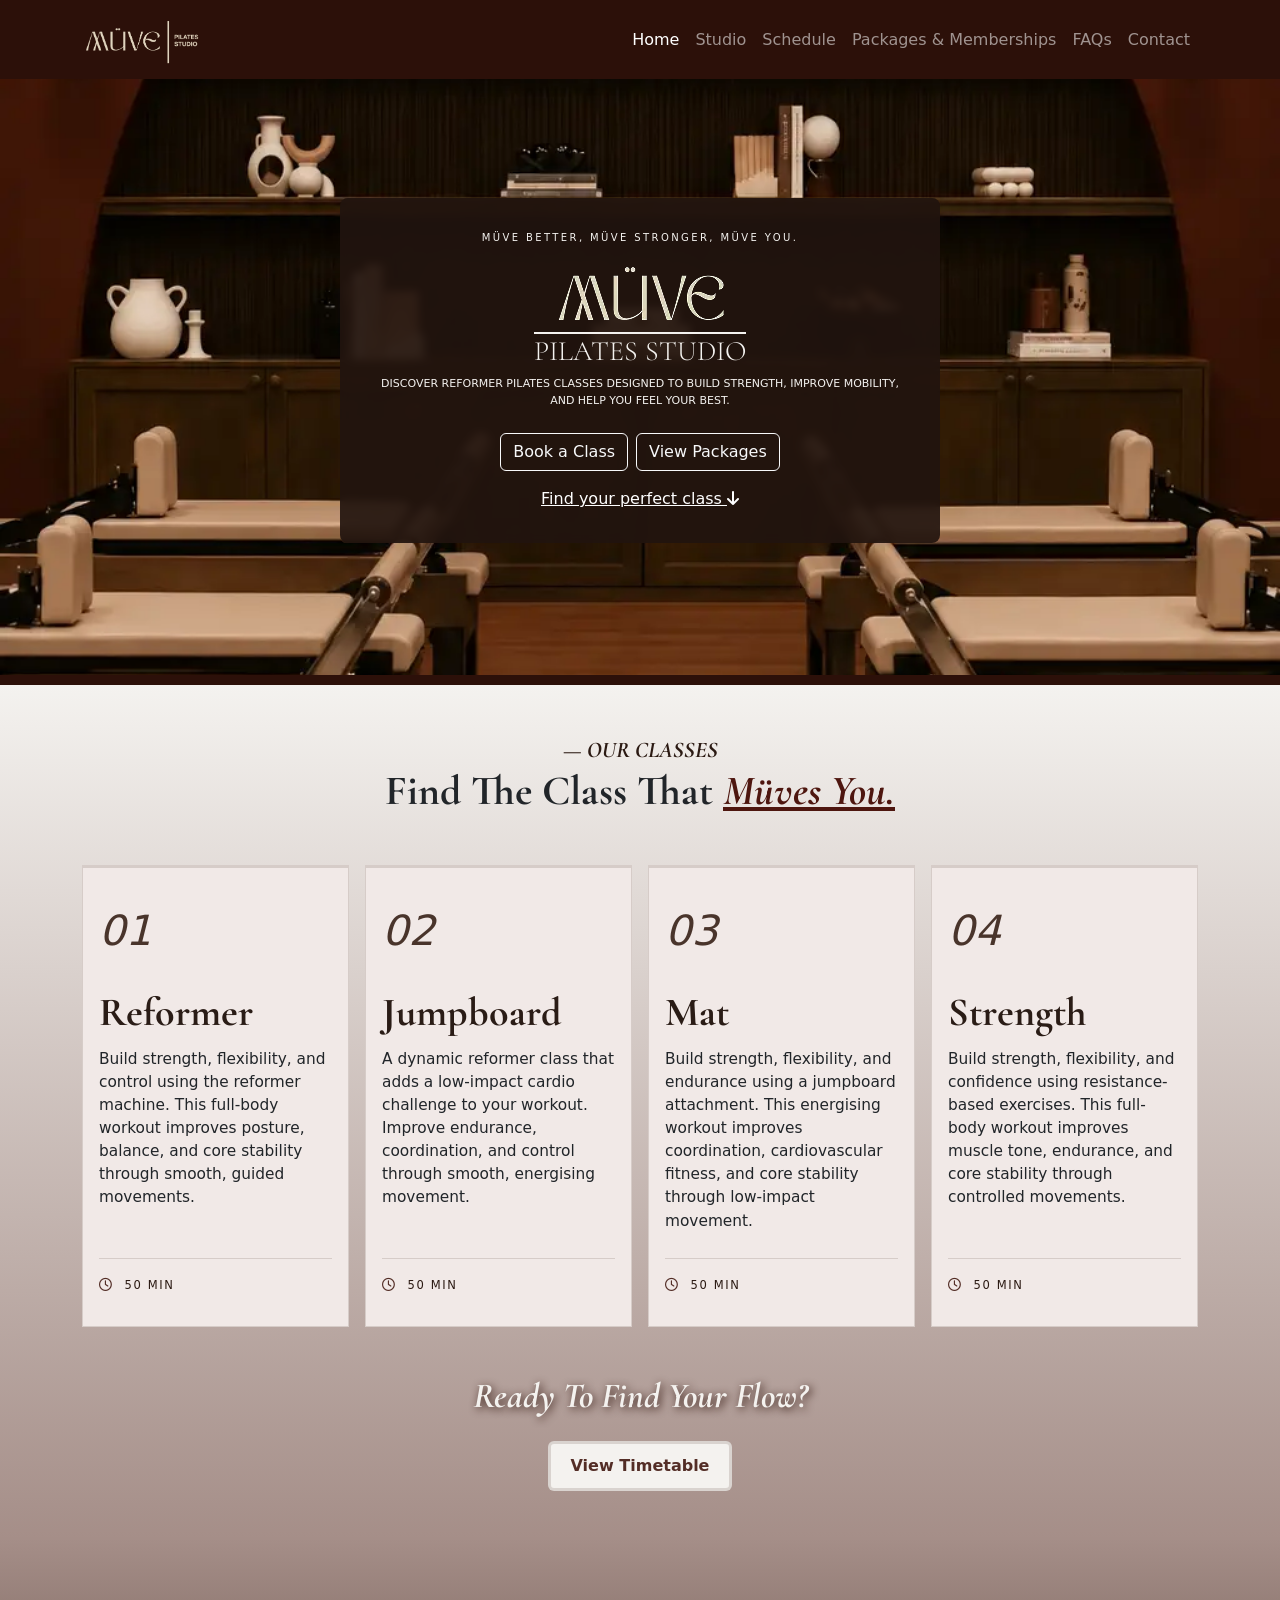
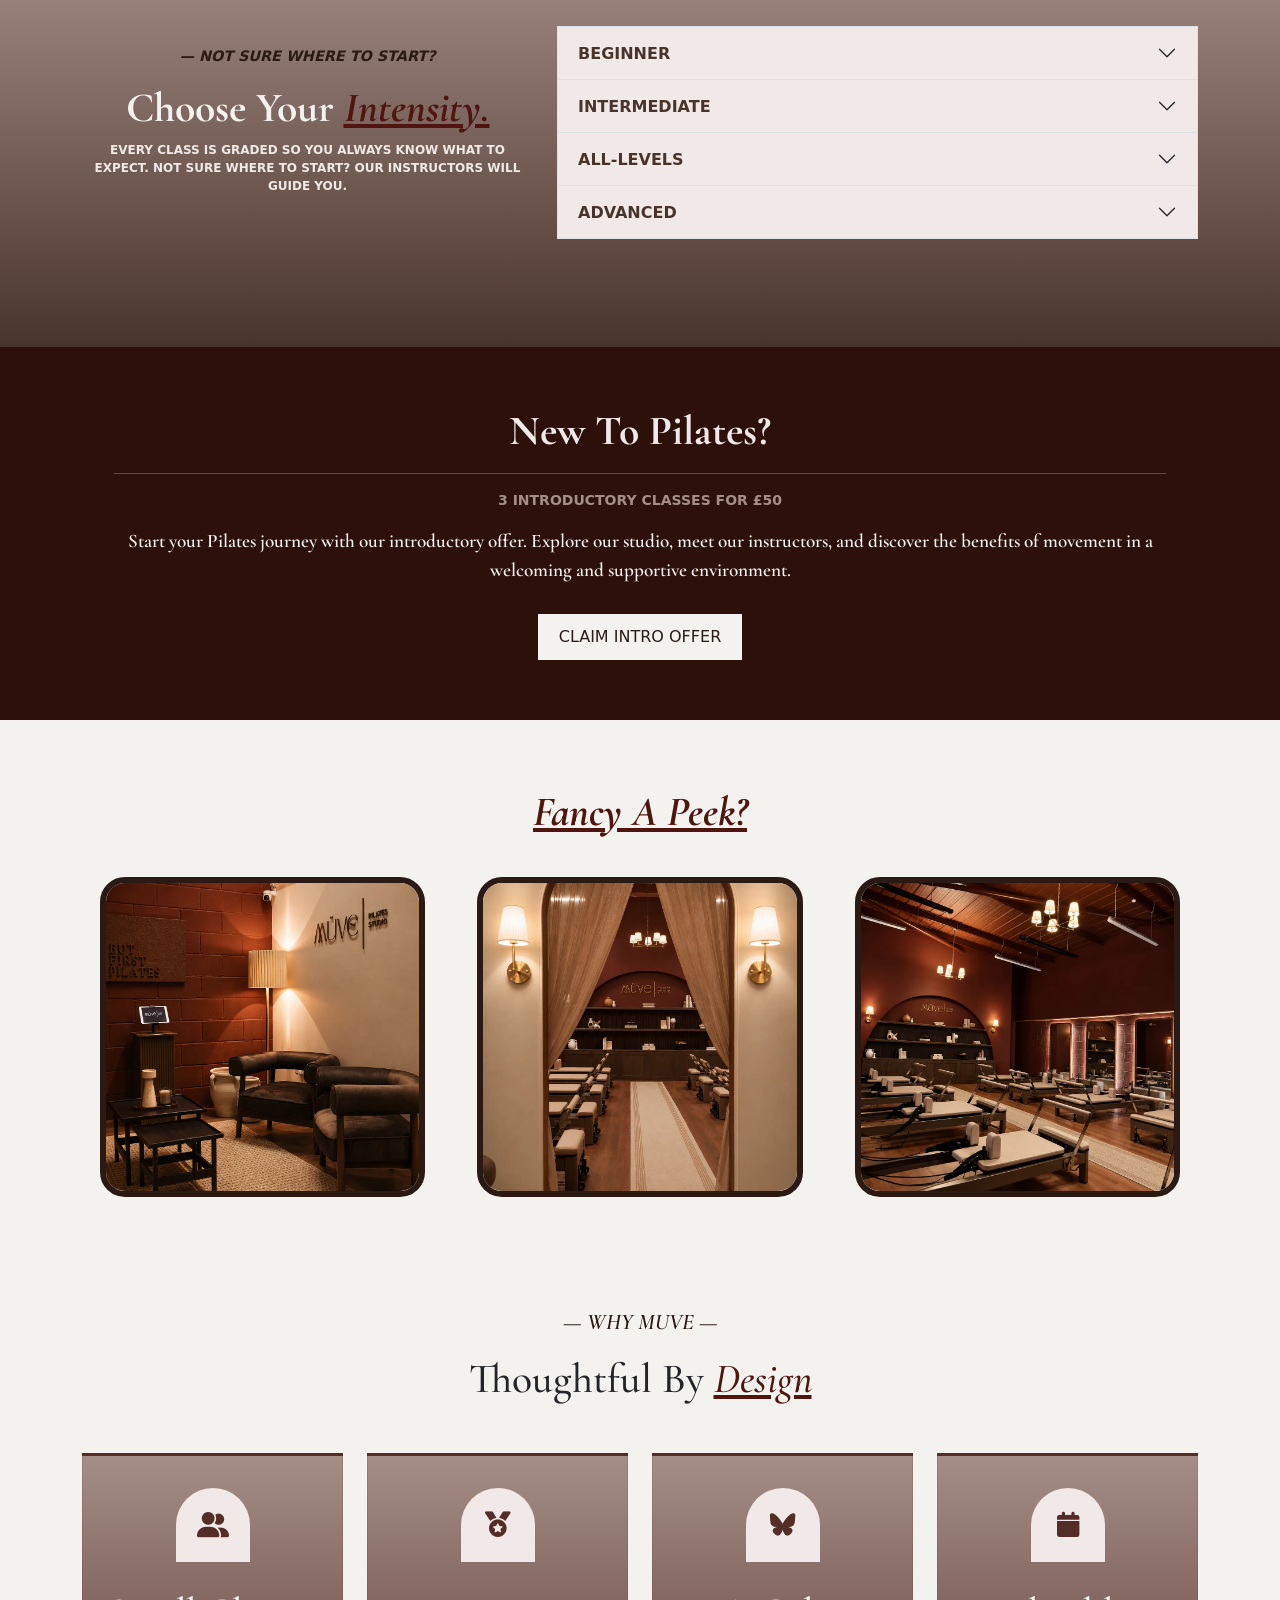
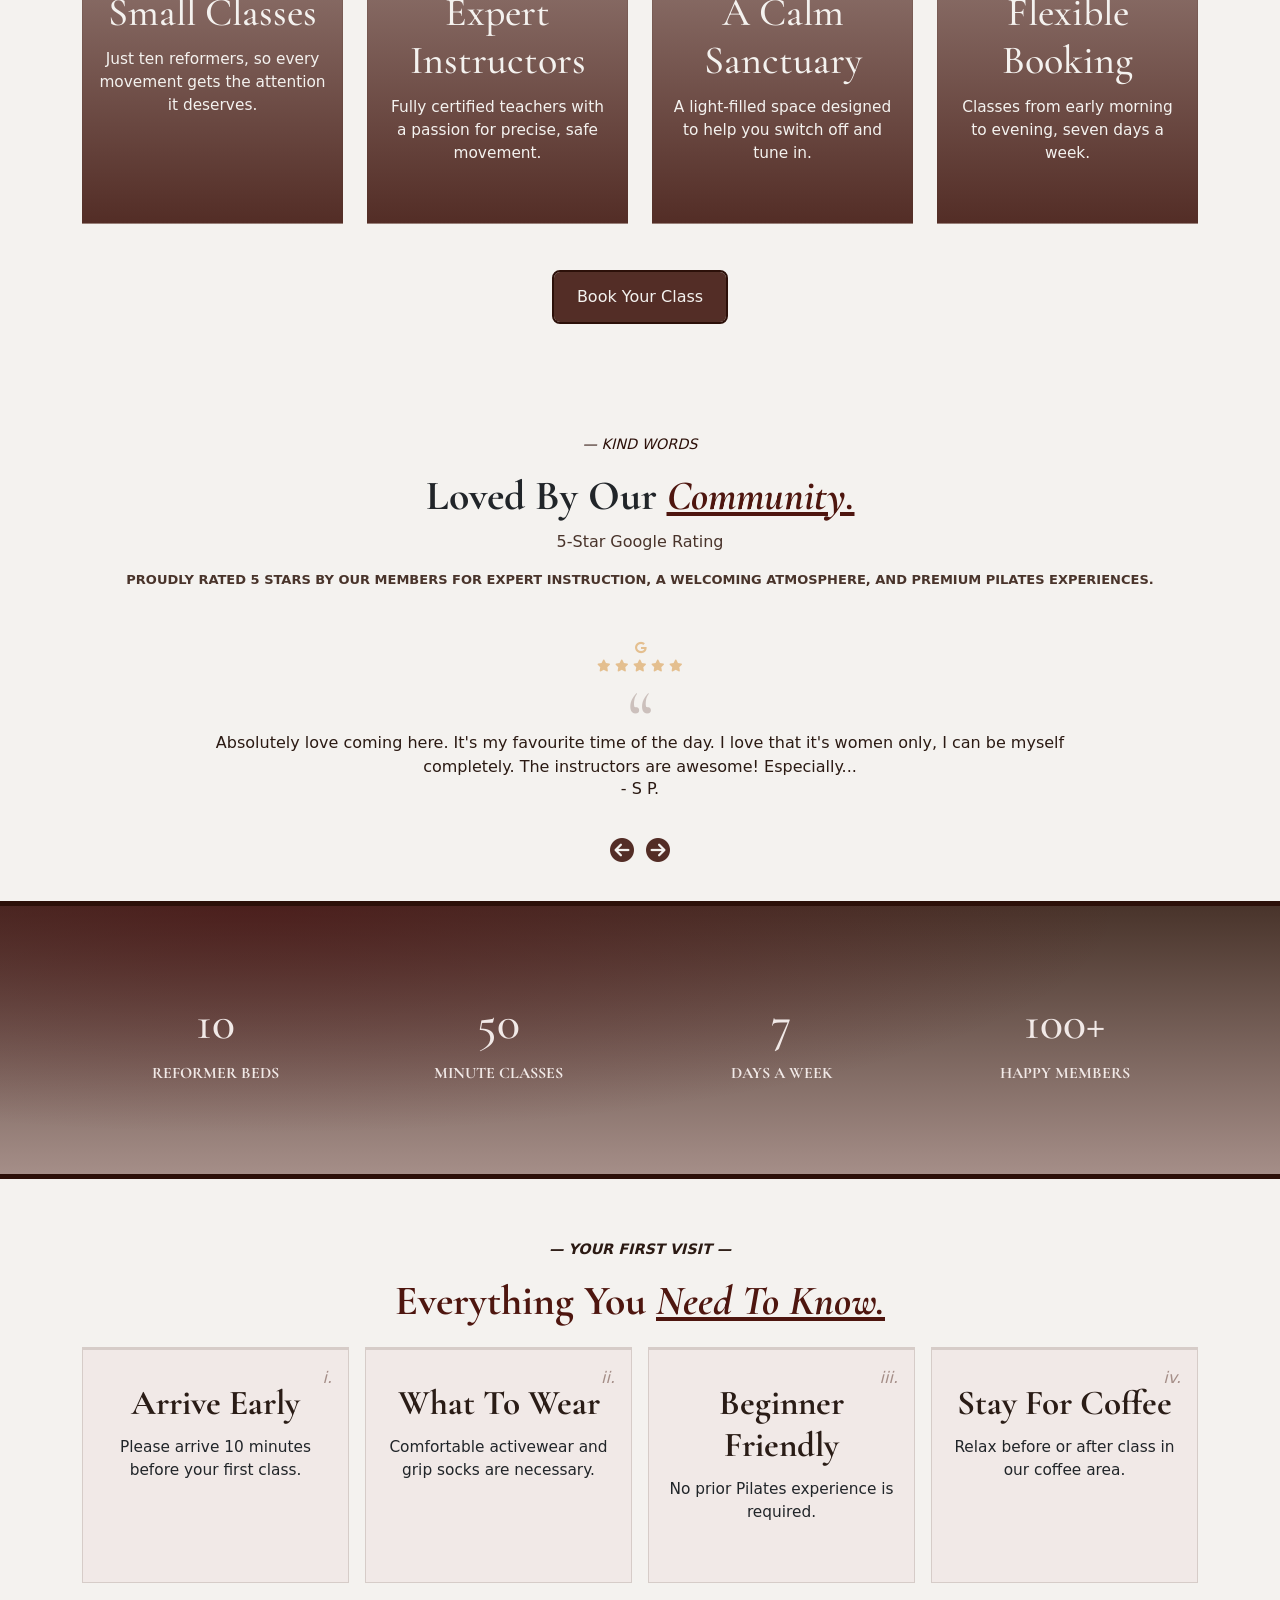
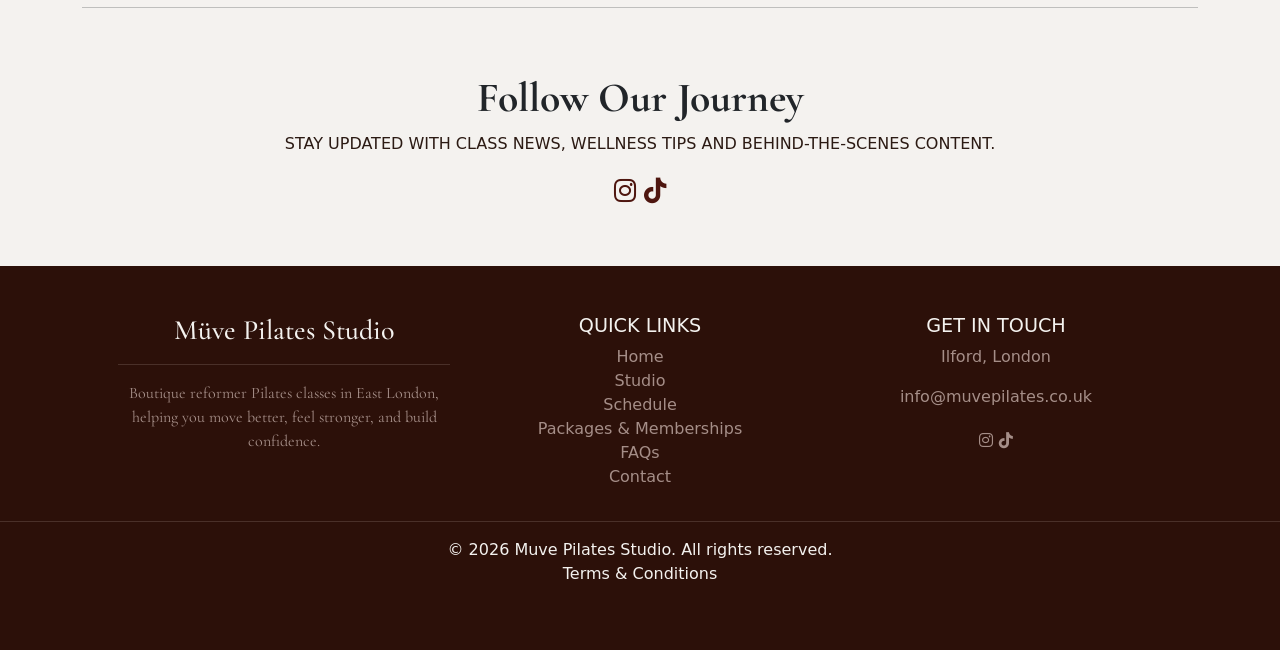
==== commit ea21aeb5: "Make small changes to pass lighthouse tests on most pages" ====
--- a/index.html
+++ b/index.html
@@ -341,19 +341,19 @@
                     <div class="col-12 col-md-4 studio-gallery">
                         <img src="assets/images/studio-gallery-one.webp"
                             alt="Cosy MÜVE Pilates studio reception with dark leather 
-                    armchairs, a textured terracotta brick wall, warm floor lighting, neutral decor and elegant studio branding.">
+                    armchairs, a textured terracotta brick wall, warm floor lighting, neutral decor and elegant studio branding." loading="lazy">
                     </div>
 
                     <div class="col-12 col-md-4 studio-gallery">
                         <img src="assets/images/studio-gallery-two.webp"
                             alt="Elegant entrance to MÜVE Pilates studio, framed by a 
-                    grand arched doorway with flowing sheer curtains, warm chandeliers and a view of the reformer room.">
+                    grand arched doorway with flowing sheer curtains, warm chandeliers and a view of the reformer room." loading="lazy">
                     </div>
 
                     <div class="col-12 col-md-4 studio-gallery">
                         <img src="assets/images/studio-gallery-three.webp"
                             alt="Wide view of MÜVE Pilates studio showcasing multiple 
-                    reformer machines, a rich terracotta ceiling, burgundy walls, illuminated mirrors and warm ambient lighting.">
+                    reformer machines, a rich terracotta ceiling, burgundy walls, illuminated mirrors and warm ambient lighting." loading="lazy">
                     </div>
 
                 </div>
@@ -755,7 +755,8 @@
                         <li class="footer-link-list"><a href="packages-and-memberships.html">Packages & Memberships</a>
                         </li>
                         <li class="footer-link-list"><a href="faqs.html">FAQs</a></li>
-                        <li class="footer-link-list"><a href="packages-and-memberships.html#booking-inquiry">Contact</a></li>
+                        <li class="footer-link-list"><a href="packages-and-memberships.html#booking-inquiry">Contact</a>
+                        </li>
                     </ul>
                 </div>
 
@@ -768,9 +769,10 @@
 
                     <div class="social-icons">
                         <a href="https://www.instagram.com/popular/muve-pilates-studio-ilford/?hl=en" target="_blank"
-                            rel="noopener"><i class="fa-brands fa-instagram"></i></a>
-                        <a href="https://www.tiktok.com/@muvepilates" target="_blank" rel="noopener"><i
-                                class="fa-brands fa-tiktok"></i></a>
+                            rel="noopener" aria-label="Instagram"><i class="fa-brands fa-instagram"
+                                aria-hidden="true"></i></a>
+                        <a href="https://www.tiktok.com/@muvepilates" target="_blank" rel="noopener"
+                            aria-label="TikTok"><i class="fa-brands fa-tiktok" aria-hidden="true"></i></a>
                     </div>
                 </div>
 
@@ -782,9 +784,9 @@
         <div class="text-center terms">
             <p class="copyright">
                 © 2026 Muve Pilates Studio. All rights reserved.
+                <br>Terms & Conditions
             </p>
 
-            <a href="terms.html">Terms & Conditions</a>
         </div>
 
     </footer>
--- a/assets/css/styles.css
+++ b/assets/css/styles.css
@@ -208,7 +208,7 @@
     font-family: var(--font-display);
     font-style: italic;
     font-size: 2.6rem;
-    color: var(--secondary-color-darker);
+    color: var(--tertiary-color-highlight);
     display: block;
     margin-bottom: 1.6rem;
 }
@@ -462,12 +462,12 @@
 }
 
 .rating-text {
-    color: var(--secondary-color-darker);
+    color: var(--tertiary-color-highlight);
     font-weight: 500;
 }
 
 .rating-text-uppercase {
-    color: var(--secondary-color-darker);
+    color: var(--tertiary-color-highlight);
     text-transform: uppercase;
     font-size: 13px;
 }
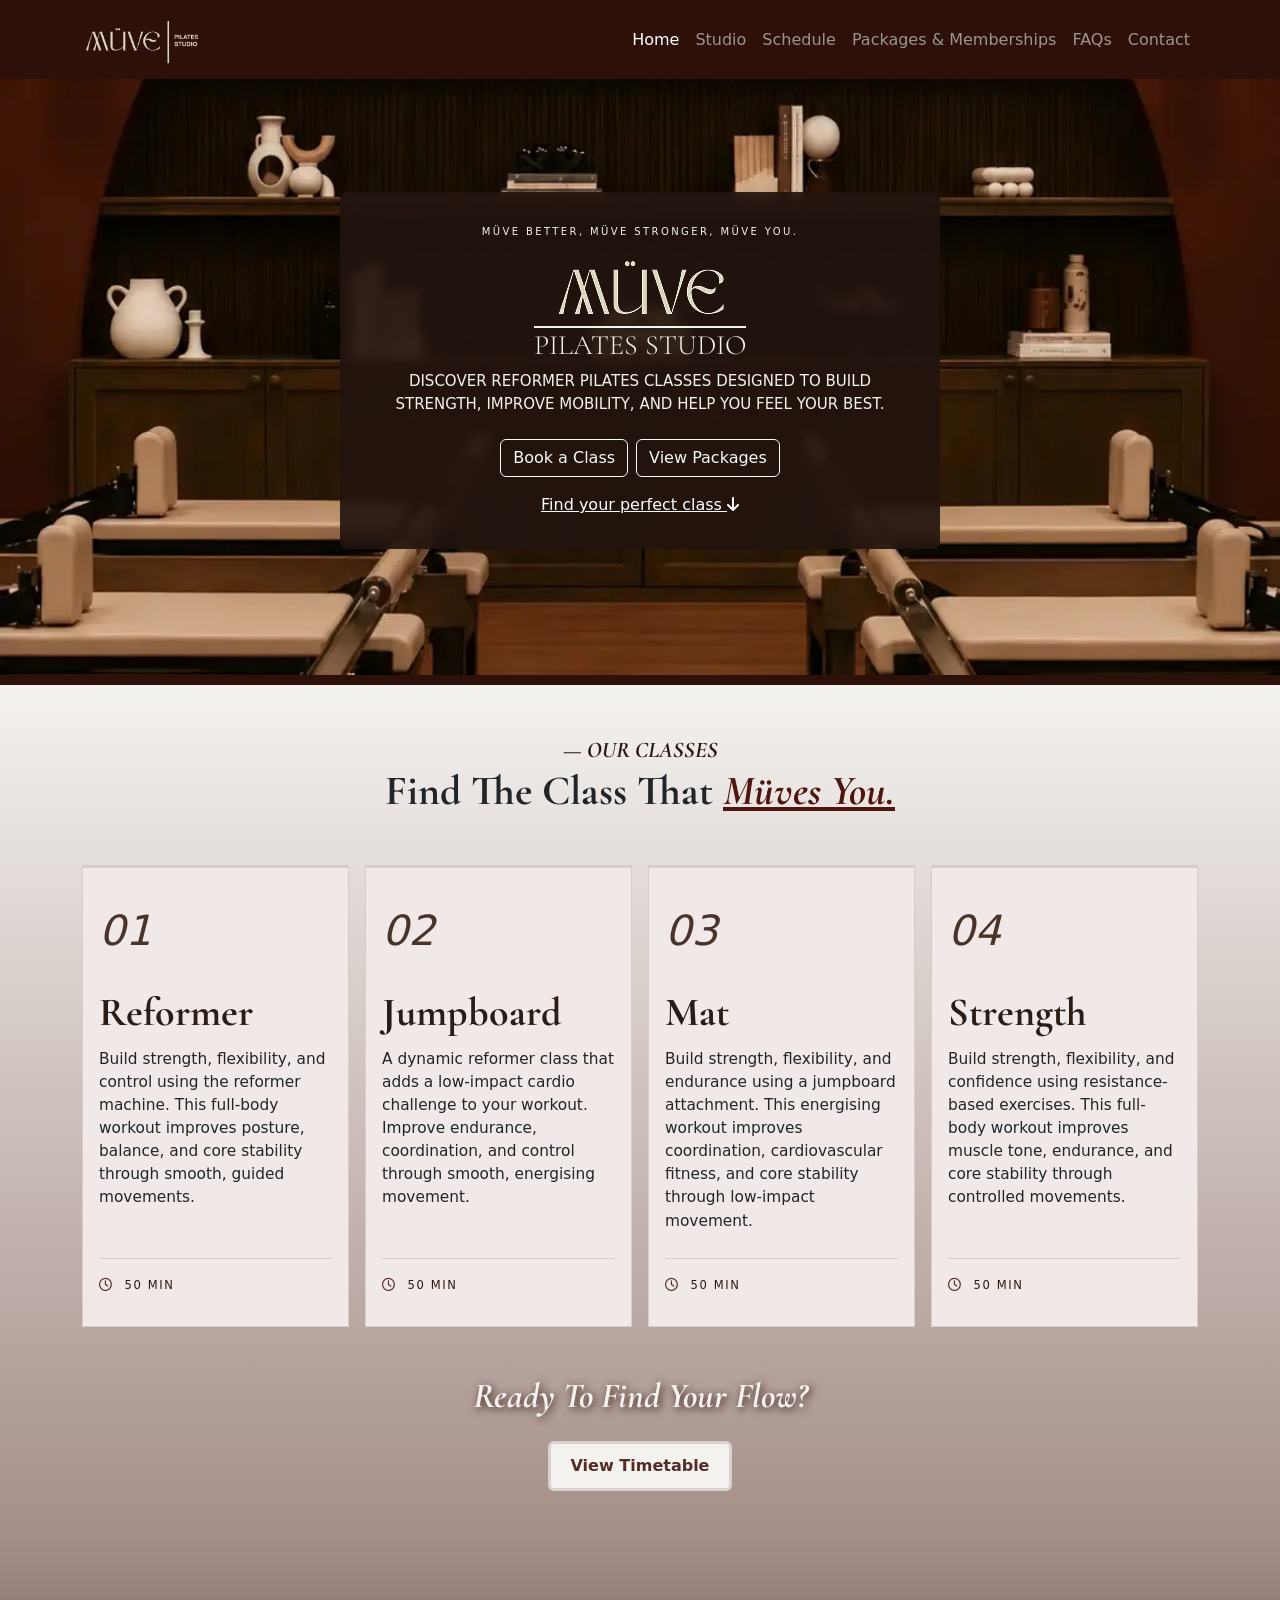
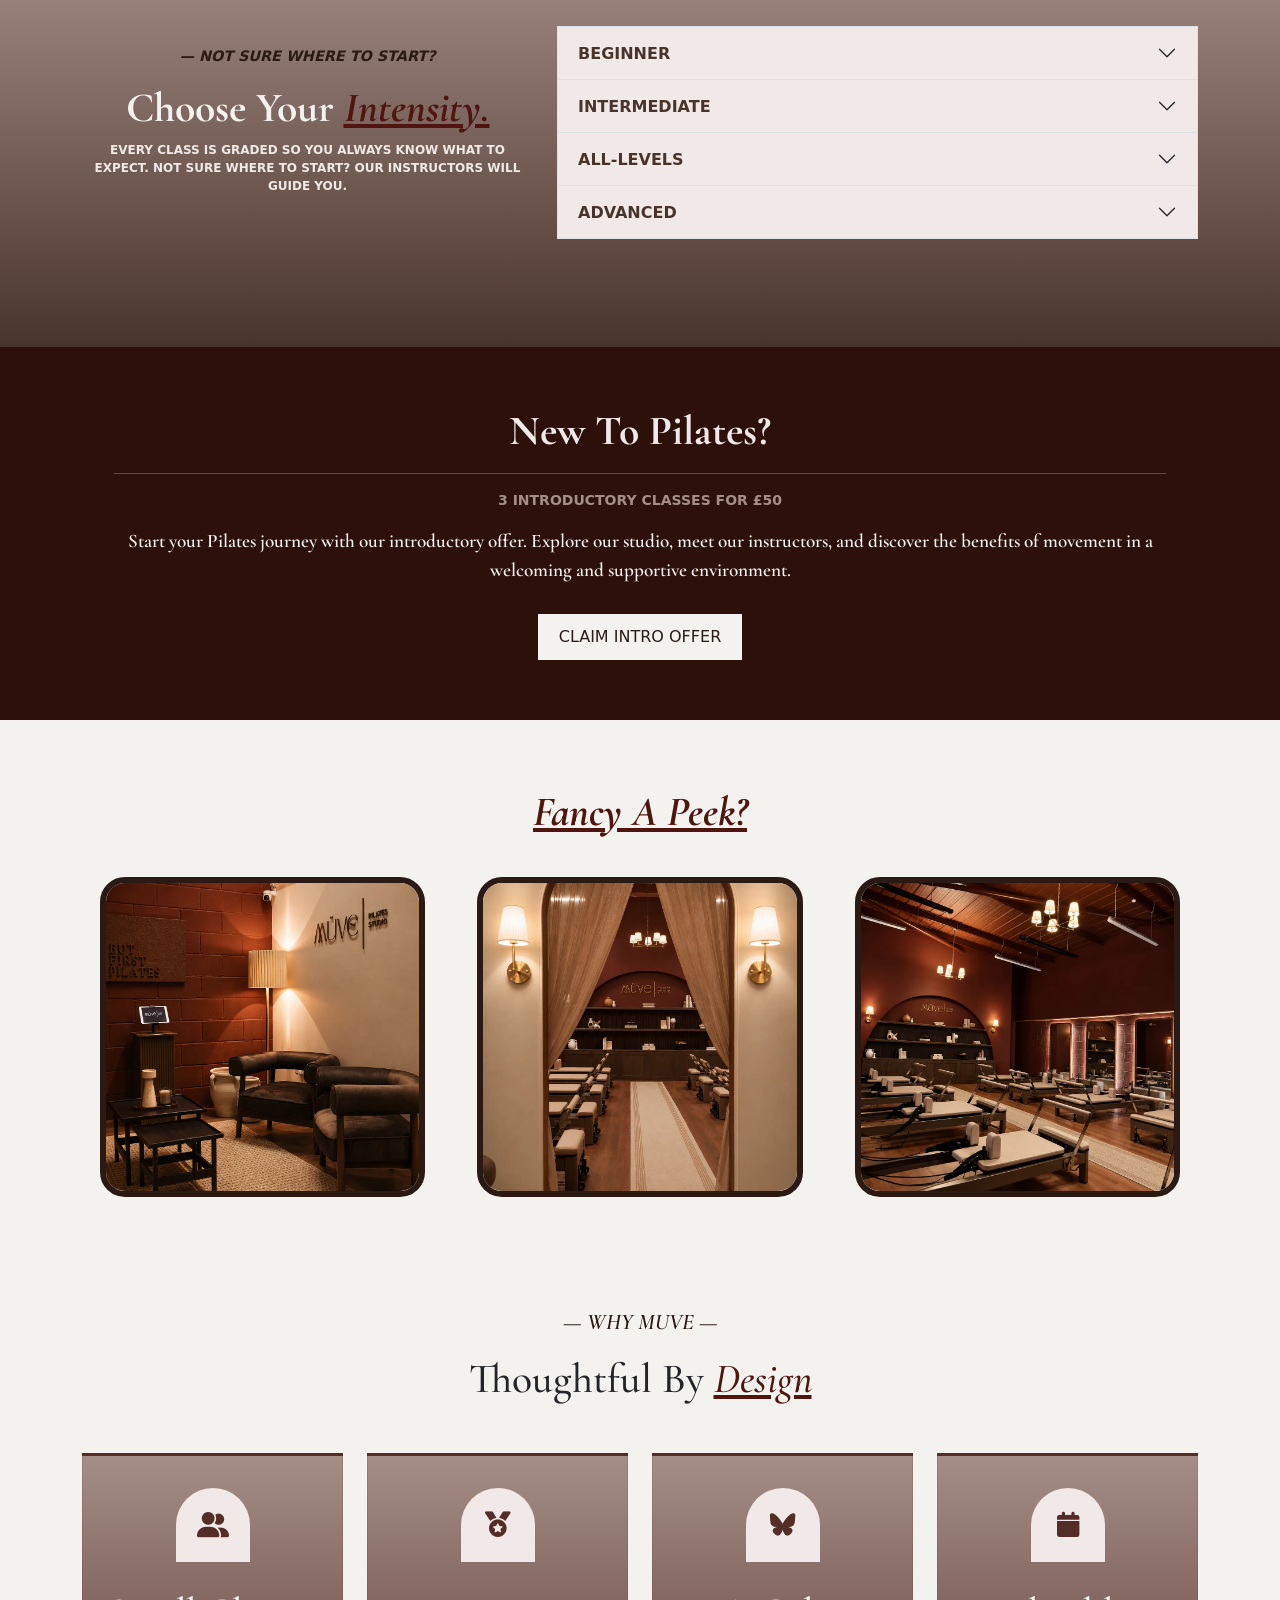
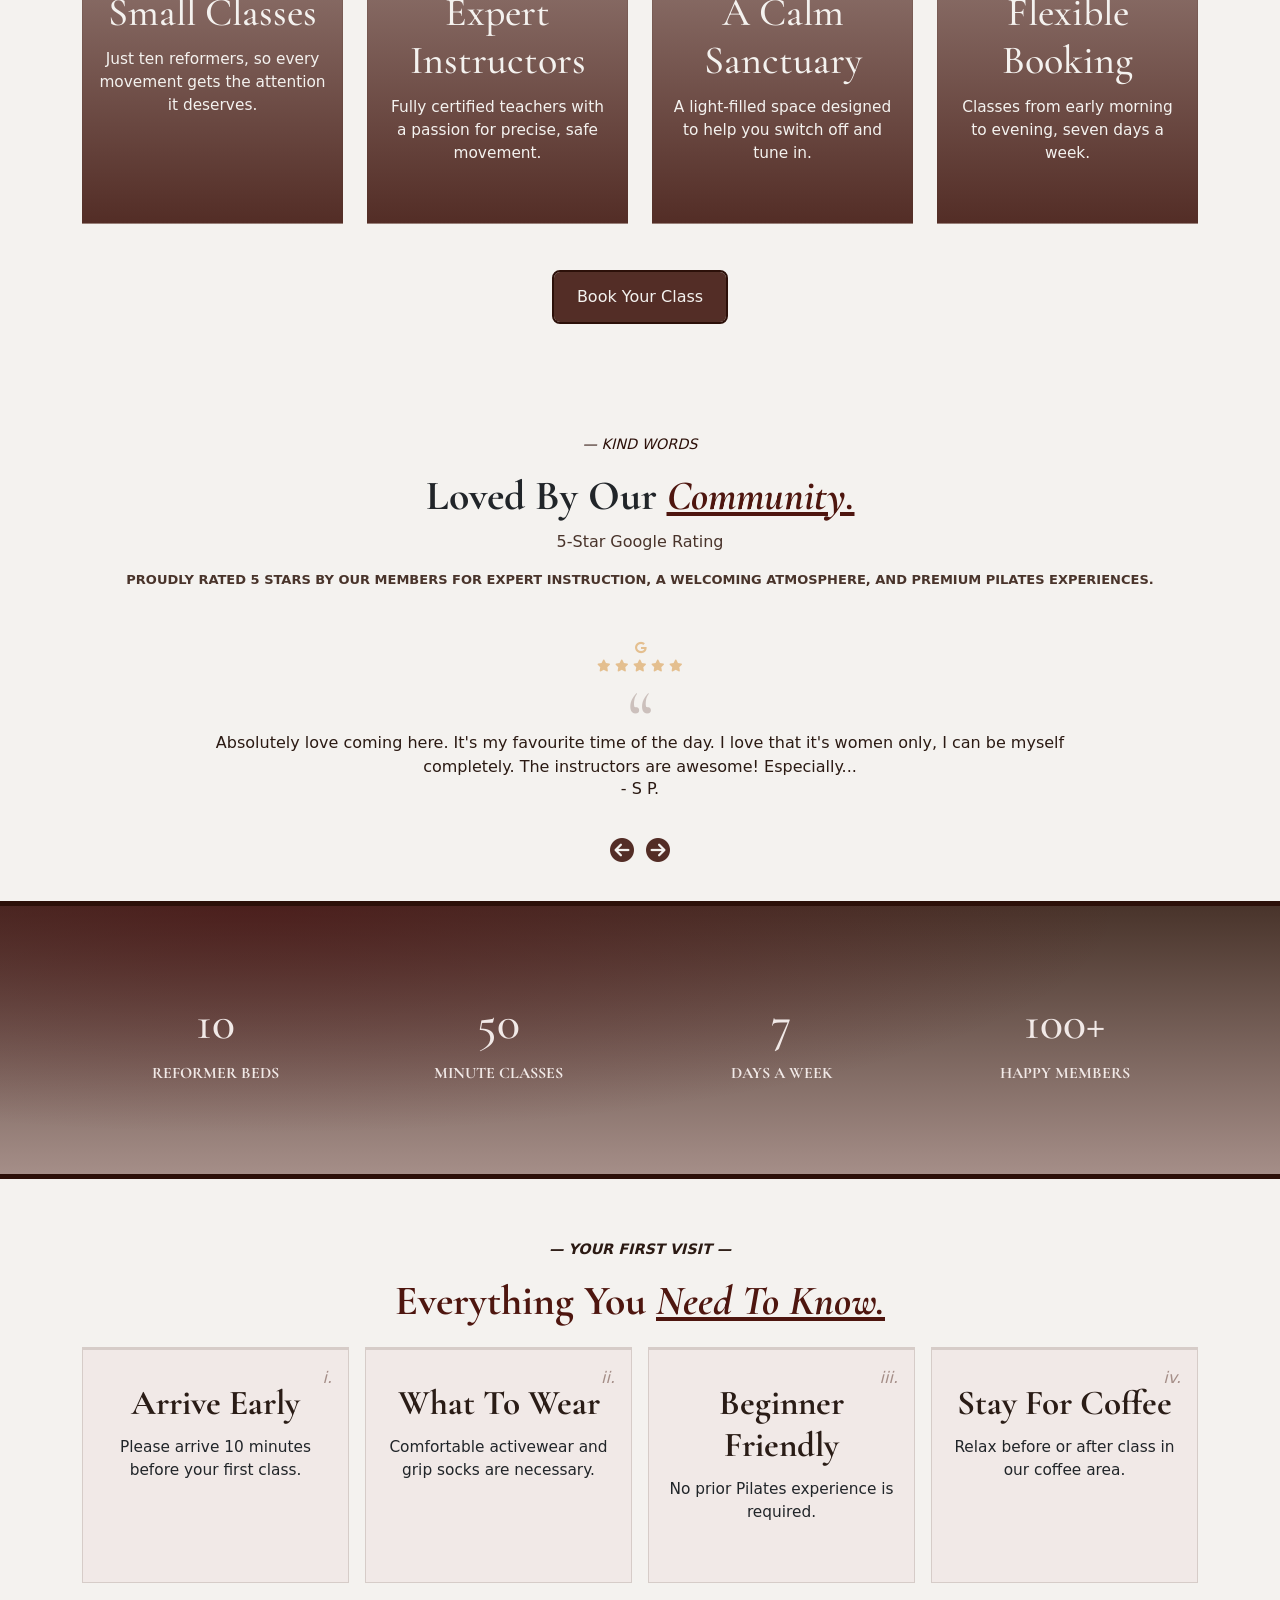
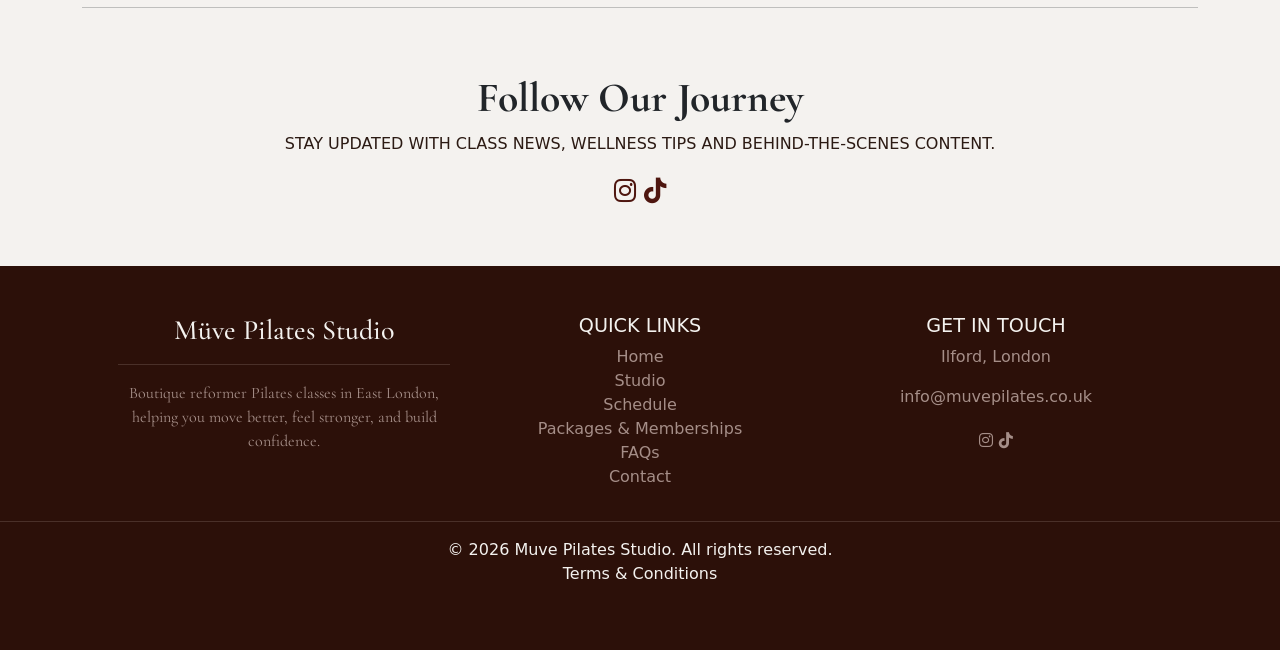
==== commit 61ae81f5: "Add FAQs page and link it in navbar and footer in all pages" ====
--- a/index.html
+++ b/index.html
@@ -50,7 +50,7 @@
                             <a class="nav-link" href="packages-and-memberships.html">Packages & Memberships</a>
                         </li>
                         <li class="nav-item">
-                            <a class="nav-link" href="#">FAQs</a>
+                            <a class="nav-link" href="faqs.html">FAQs</a>
                         </li>
                         <li class="nav-item">
                             <a class="nav-link" href="packages-and-memberships.html#booking-inquiry">Contact</a>
--- a/assets/css/styles.css
+++ b/assets/css/styles.css
@@ -140,7 +140,7 @@
 .hero-text {
     color: var(--secondary-color);
     text-transform: uppercase;
-    font-size: 11px;
+    font-size: 15px;
 }
 
 .hero-btn:hover {
@@ -303,6 +303,10 @@
     border-radius: 0px !important;
 }
 
+.accordion-body {
+    font-size: 15px !important;
+}
+
 .accordion-button {
     background-color: var(--secondary-color-highlight);
     color: var(--tertiary-color-highlight);
@@ -704,7 +708,7 @@
 
 /* STUDIO */
 .about-hero-img {
-    min-height: 25vh;
+    min-height: 45vh;
     background-image: url("../images/about-hero.webp");
     background-size: cover;
     background-position: center;
@@ -801,6 +805,7 @@
     font-family: var(--heading-font);
     padding: 20px;
     text-shadow: 2px 2px 8px rgb(228, 191, 143);
+    font-size: 23px;
 }
 
 .our-story-img img {
@@ -824,6 +829,10 @@
     color: var(--secondary-color);
 }
 
+#class-types .class-card {
+    padding: 0.5rem 1rem;
+}
+
 .class-type-sub-heading {
     color: var(--secondary-color-darker);
     text-transform: uppercase;
@@ -840,6 +849,10 @@
 
 .class-card a:hover {
     color: var(--tertiary-color);
+}
+
+.studio-class-num {
+    font-size: 1.5rem;
 }
 
 /* app */
@@ -976,153 +989,217 @@
 }
 
 /* SCHEDULE */
-/* hero */
-.hero-video {
-    height: 200px;
-    overflow: hidden;
+.schedule-hero {
+    height: 45vh;
+    background:
+        linear-gradient(rgba(44, 16, 9, 0.12),
+            rgba(44, 16, 9, 0.12)),
+        url("../images/schedule-hero.webp") center / cover no-repeat;
+    display: flex;
+    align-items: center;
+    justify-content: center;
+    padding: 140px 20px 65px;
+}
+
+.schedule-hero-content {
+    max-width: 850px;
+    margin: 0 auto;
+}
+
+.schedule-eyebrow {
+    font-family: var(--body-font);
+    font-size: 11px;
+    font-weight: 500;
+    letter-spacing: 3px;
+    text-transform: uppercase;
+    color: rgb(190, 158, 116);
+    margin-bottom: 15px;
+}
+
+.schedule-hero-heading {
+    font-family: var(--heading-font);
+    font-size: clamp(3rem, 6vw, 5rem);
+    font-weight: 700;
+    line-height: 1;
+    color: var(--secondary-color);
+    margin-bottom: 18px;
+}
+
+.schedule-hero-heading em {
+    font-weight: 500;
+    color: rgb(190, 158, 116);
+}
+
+.schedule-hero-caption {
+    font-family: var(--body-font);
+    font-size: 11px;
+    font-weight: 500;
+    letter-spacing: 1.5px;
+    text-transform: uppercase;
+    color: var(--secondary-color);
+    margin-bottom: 0;
+}
+
+/* calendar */
+#booking-section {
+    padding: 100px 0;
+    background: var(--secondary-color);
+}
+
+#booking-section .section-title {
+    margin-bottom: 1.8rem;
+}
+
+.calendar-card {
+    border: 1px solid var(--line);
+    border-radius: 0;
+    background: var(--secondary-color-highlight);
+    position: relative;
+}
+
+/* line on top of calendar card */
+.calendar-card::before {
+    content: "";
+    position: absolute;
+    inset: 0 0 auto;
+    height: 3px;
+    background: var(--primary-color);
+}
+
+.calendar-card .card-body {
+    padding: 1.8rem 0 1.4rem;
+    max-width: 100%;
+}
+/* makes table sit in the center */
+.calendar-table {
     width: 100%;
-    object-fit: cover;
-}
-
-.hero-container {
+}
+
+.calendar-table th {
+    font-family: var(--body-font);
+    font-size: .64rem;
+    letter-spacing: .2em;
+    color: var(--tertiary-color-warmer);
+    border-bottom: 1px solid var(--line);
+}
+
+.calendar-table td {
+    padding: 0;
+}
+
+.calendar-day {
+    width: 42px;
+    height: 42px;
+    margin: 0 auto;
+    display: flex;
+    align-items: center;
+    justify-content: center;
+    border: 1px solid transparent;
+    border-radius: 50%;
+    background: transparent;
+    font-size: 1rem;
+    line-height: 1;
     position: relative;
-    height: 200px;
-    overflow: hidden;
-}
-
-.hero-video {
-    position: absolute;
-    inset: 0;
-    width: 100%;
+}
+
+.calendar-day.available {
+    background-color: var(--primary-color);
+    color: var(--secondary-color);
+    font-weight: 500;
+}
+
+.calendar-day.available:hover {
+    border: 2px solid var(--secondary-color-darker);
+}
+
+.calendar-day.fully-booked {
+    color: var(--tertiary-color);
+    background-color: var(--secondary-color-darker);
+}
+
+.calendar-day.unavailable {
+    color: rgba(106, 86, 74, .45);
+    text-decoration: line-through;
+}
+
+.calendar-day.unavailable:hover {
+    outline: 1px solid var(--primary-color);
+}
+
+/* the day you just tapped */
+.calendar-day:not(.day-disabled):focus { 
+    background: var(--secondary-color);
+    border-color: var(--primary-color);
+    color: var(--tertiary-color);
+}
+/* colour key */
+.calendar-legend {
+    display: flex;
+    flex-wrap: wrap;
+    justify-content: center;
+    gap: .4rem 1.4rem;
+    margin: 1.2rem 0 0;
+    padding-top: 1.1rem;
+    border-top: 1px solid var(--line);
+    font-size: 12px;
+    letter-spacing: .16em;
+    text-transform: uppercase;
+    color: var(--ink-soft);
+}
+
+.legend-dot {
+    width: 8px;
+    height: 8px;
+    border-radius: 50%;
+    display: inline-block;
+}
+
+.legend-available {
+    background-color: var(--primary-color);
+}
+
+.legend-booked {
+    background-color: var(--secondary-color-darker);
+}
+
+/* background for booking details */
+.schedule-panel {
+    background: var(--secondary-color-highlight);
     height: 100%;
-}
-
-.schedule-hero-content {
+    min-height: 420px;
+    padding: 2.6rem 2rem 2.2rem;
     position: relative;
-    z-index: 2;
-    height: 100%;
     display: flex;
     flex-direction: column;
     justify-content: center;
-    align-items: center;
-}
-
-.schedule-hero-heading {
-    color: var(--secondary-color);
-}
-
-.schedule-hero-caption {
-    color: var(--secondary-color);
-    text-transform: uppercase;
-    font-family: var(--heading-font);
-    font-size: 1rem;
-    text-decoration: overline;
-}
-
-/* calendar */
-#booking-section {
-    background-color: var(--secondary-color-highlight);
-    border-top: 10px solid var(--primary-color);
-    border-bottom: 10px solid var(--primary-color);
-    padding-bottom: 70px;
-    background-image: url(../images/schedule-background.webp);
-    background-size: cover;
-    background-position: center;
-    background-repeat: no-repeat;
-}
-
-.calendar-card:hover {
-    transform: none;
-    box-shadow: none;
-}
-
-.calendar-card {
-    max-width: 300px;
-    width: 100%;
-    border-radius: 25px;
-}
-
-.calendar-table th {
-    font-family: var(--heading-font);
-    color: var(--primary-color-highlight);
-}
-
-.calendar-day {
-    height: 38px;
-    width: 38px;
-    display: flex;
-    justify-content: center;
-    align-items: center;
-    border-radius: 50%;
-    border: none;
-    background-color: var(--primary-color-highlight);
-    color: var(--secondary-color-highlight);
-}
-
-.calendar-day:hover {
-    background-color: var(--secondary-color-darker);
-    transform: scale(1.1);
-}
-
-/* classes available */
-.calendar-day.available {
-    background-color: #8f422f;
-    color: #fff;
-}
-
-/* fully booked */
-.calendar-day.fully-booked {
-    background-color: #52271c;
-    color: #fff;
-}
-
-/* no bookings available */
-.calendar-day.unavailable {
-    background-color: #B8B1AE;
-    color: #302824;
-}
-
-/* hover effect */
-.calendar-day:hover {
-    transform: scale(1.02);
-    filter: brightness(1.1);
-}
-
-.day-disabled {
-    background-color: rgba(148, 146, 146, 0.562);
-    text-decoration: line-through;
-}
-
-.day-disabled:hover {
-    transform: none !important;
-    background-color: rgba(148, 146, 146, 0.562);
-}
-
+}
+
+.schedule-panel::before { /* panel decoration */
+    content: "";
+    position: absolute;
+    inset: 14px;
+    border: 1px solid rgba(201, 165, 126, .35);
+    pointer-events: none;
+}
+
+#selected-date h3 {
+    font-weight: 600;
+    font-size: 2rem;
+    color: var(--tertiary-color);
+    font-family: var(--heading-font);
+}
+
+#schedule-content p {
+    max-width: 380px;
+    margin: 0 auto;
+}
+
+
+/* hidden until a date is picked (js) */
 #available-classes,
 #fully-booked,
 #unavailable-dates {
     display: none;
-}
-
-.schedule-panel {
-    display: flex;
-    flex-direction: column;
-    justify-content: center;
-    height: 100%;
-}
-
-.selected-date-heading {
-    color: var(--primary-color-darker);
-    font-family: var(--heading-font);
-}
-
-#schedule-content {
-    color: var(--primary-color-highlight);
-}
-
-.fully-booked-message,
-.unavailable-message {
-    color: var(--primary-color-highlight);
 }
 
 /* available classes */
@@ -1135,13 +1212,34 @@
     border-bottom: 1px solid var(--primary-color-highlight);
 }
 
-.available-classes-table button {
-    background-color: var(--primary-color-highlight);
-    border-radius: 25px;
-    color: var(--secondary-color);
-    padding: 5px 15px;
-    font-family: var(--heading-font);
-    font-weight: 600;
+ .available-classes-table tbody tr:hover {
+    background: rgba(255, 253, 249, .6);
+}
+
+.book-now-btn {
+    background-color: var(--primary-color);
+    border: none;
+    color: var(--secondary-color);
+    border-radius: 0;
+    font-family: var(--body-font);
+    font-size: .64rem;
+    font-weight: 400;
+    letter-spacing: .1em;
+    padding: 5px 10px;    
+}
+
+.book-now-btn:hover,
+.book-now-btn:focus {
+    background: var(--secondary-color-darker);
+    color: white;
+}
+
+.fully-booked-message,
+.unavailable-message {
+    font-family: var(--body-font);
+    font-style: italic;
+    font-weight: 500;
+    color: var(--);
 }
 
 /* modal */
@@ -1185,66 +1283,66 @@
     transform: scale(1.1);
 }
 
-/* class prep section */
+/* before your class section */
 #class-prep {
-    background-color: var(--secondary-color);
-    padding-bottom: 40px;
-    border: 10px solid var(--secondary-color-darker);
+    background-color: var(--primary-color-highlight);
+    padding: 50px 0;
+    background: 
+    radial-gradient(ellipse at 20% 0%, rgba(77, 14, 17, 0.55), transparent 60%),
+    linear-gradient(180deg, var(--tertiary-color-highlight), var(--secondary-color-darker));
+}
+
+#class-prep .section-title {
+    color: var(--secondary-color);
+}
+
+#class-prep em {
+    color: var(--secondary-color-highlight);
 }
 
 .before-class-heading {
-    font-family: var(--heading-font);
-    color: var(--primary-color-darker);
-    text-transform: capitalize;
+    color: var(--secondary-color-highlight);
+    font-family: var(--heading-font);
+    font-size: 1.8rem;
 }
 
 .before-class-text {
-    color: var(--primary-color-highlight);
-    font-size: 16;
-    font-weight: 600;
-}
-
+    color: white;
+}
 /* not ready to book section */
 #schedule-cta {
-    background-color: var(--primary-color-highlight);
-    border: 10px solid var(--primary-color-darker);
-    padding: 30px 30px 50px;
-}
-
-#schedule-cta .heading {
-    color: var(--secondary-color);
+    background-color: var(--secondary-color-highlight);
+    padding: 50px 0;
 }
 
 .schedule-packages-cta {
-    background-color: var(--secondary-color);
-    color: var(--primary-color-darker);
-    outline: 2px solid var(--primary-color);
+    background-color: var(--primary-color);
+    border-radius: 0;
+    color: white;
     font-weight: 600;
 }
 
 .schedule-packages-cta:hover {
-    background-color: var(--secondary-color-darker);
-    color: var(--secondary-color);
-    outline: 2px solid var(--tertiary-color);
+    background-color: var(--tertiary-color-highlight);
+    color: white;
 }
 
 .schedule-contact-cta {
-    background-color: var(--secondary-color-darker);
-    color: var(--secondary-color);
-    outline: 2px solid var(--tertiary-color);
+    background-color: var(--tertiary-color-highlight);
+    border-radius: 0;
+    color: white;
     font-weight: 600;
 }
 
 .schedule-contact-cta:hover {
-    background-color: var(--secondary-color);
-    color: var(--primary-color-darker);
-    outline: 2px solid var(--primary-color);
-}
-
-/* PACKAGES & MEMBERSHIPS SECTION */
+    background-color: var(--primary-color);
+    color: white;
+}
+
+/* PACKAGES & MEMBERSHIPS */
 /* hero */
 .packages-hero-img {
-    min-height: 20vh;
+    min-height: 45vh !important;
     background-image: url("../images/packages-hero.webp");
     background-size: cover;
     background-position: center;
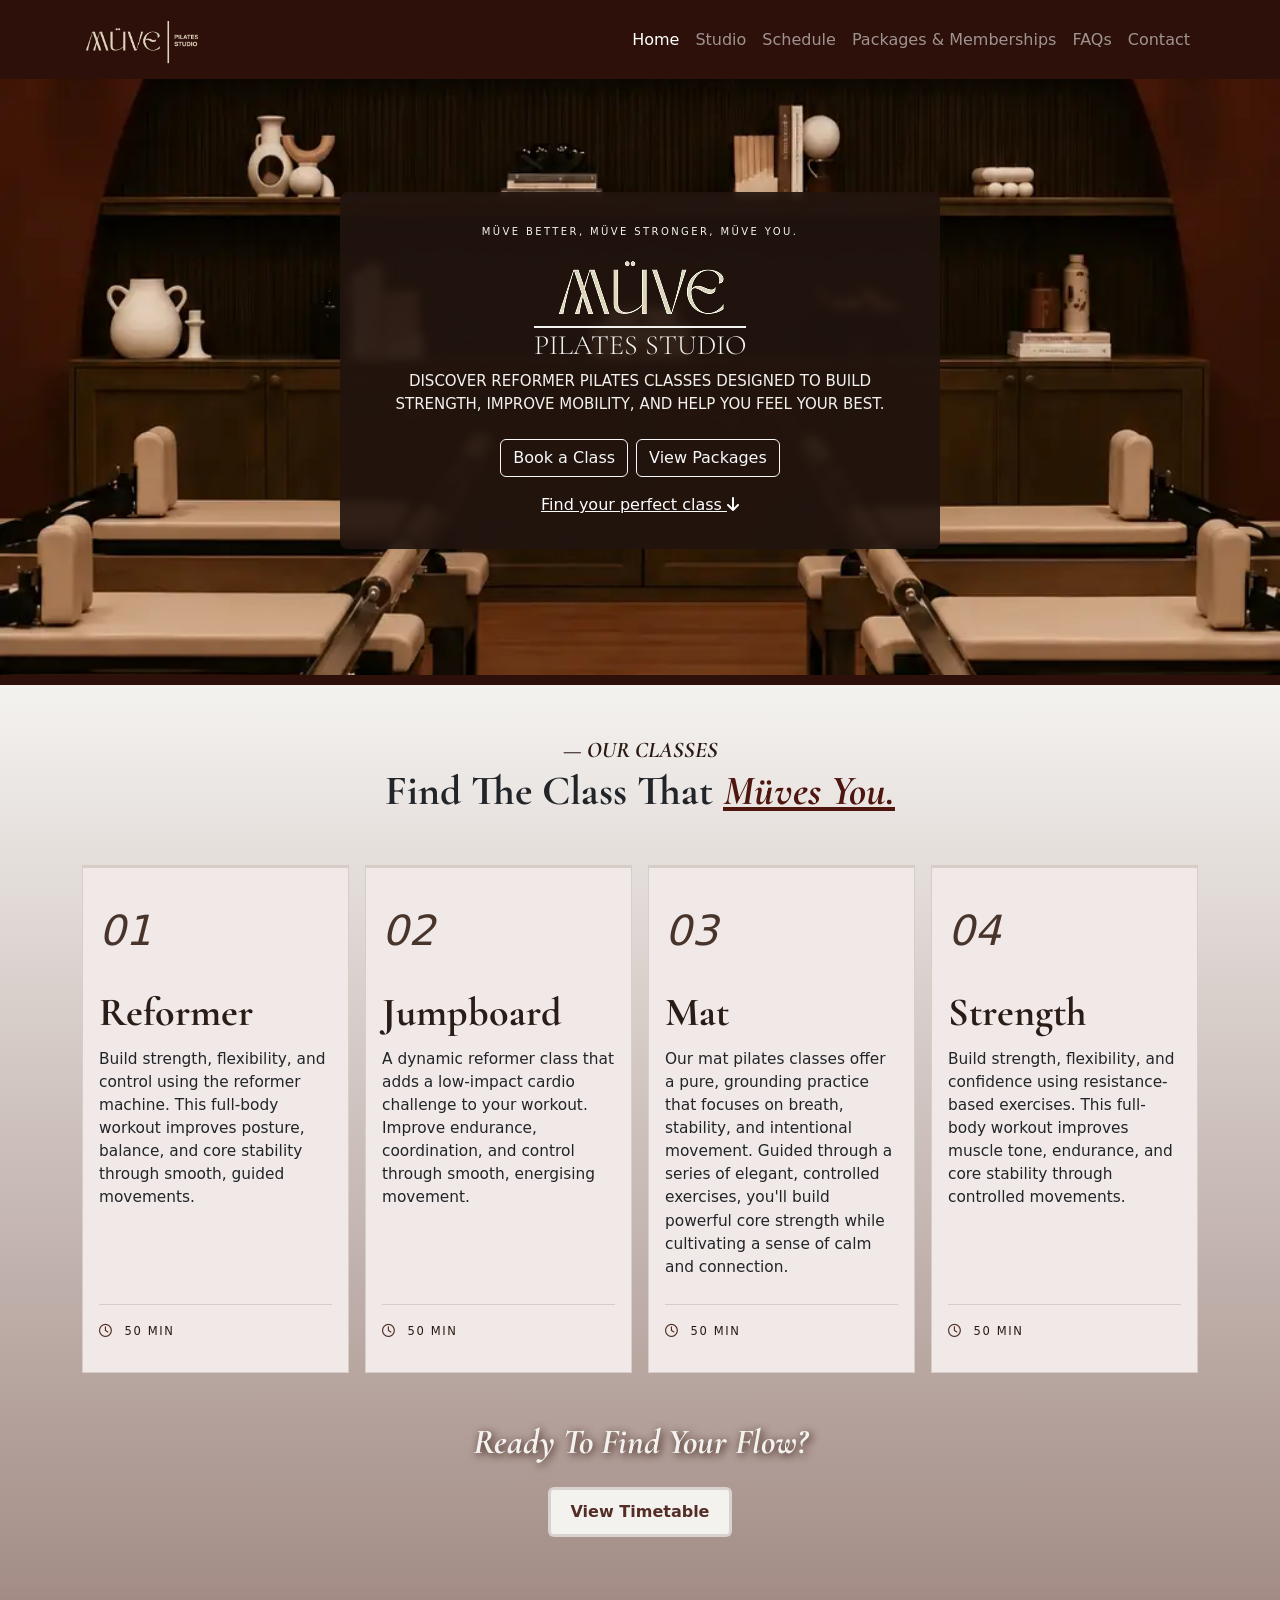
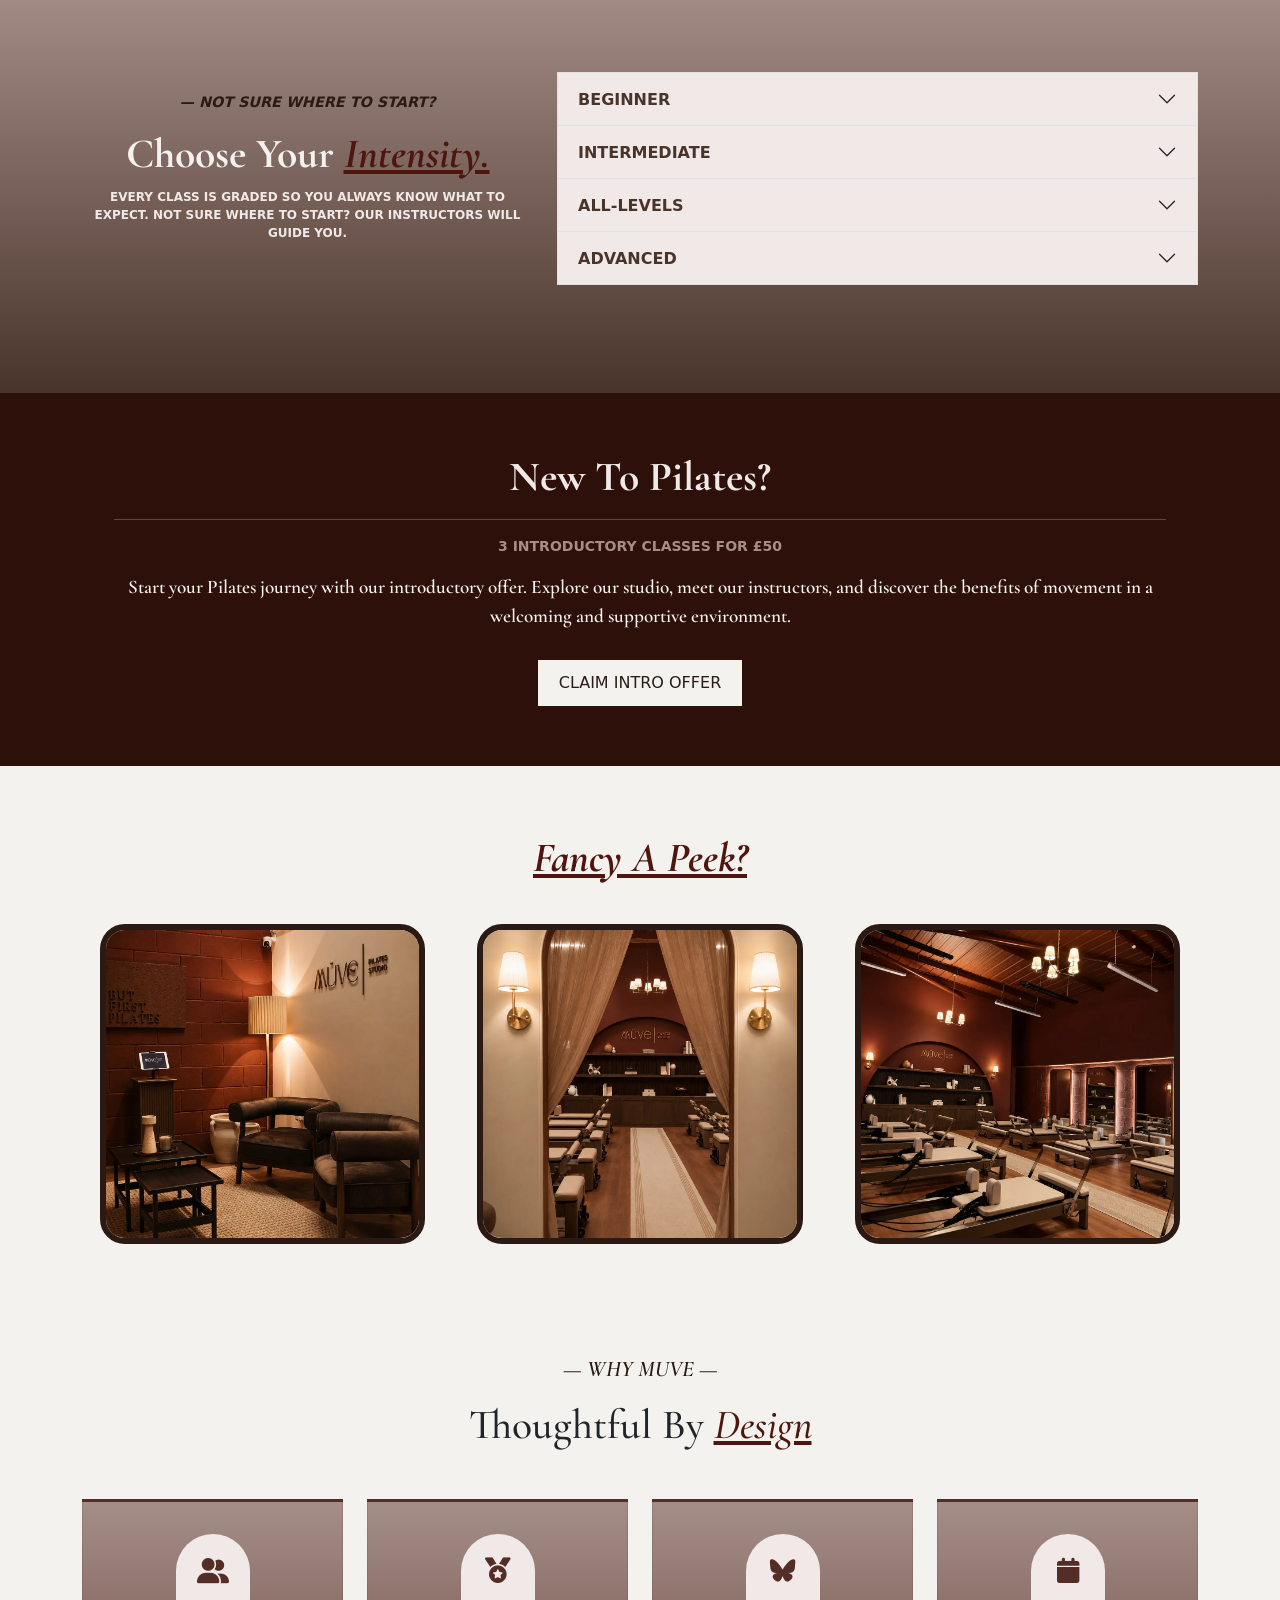
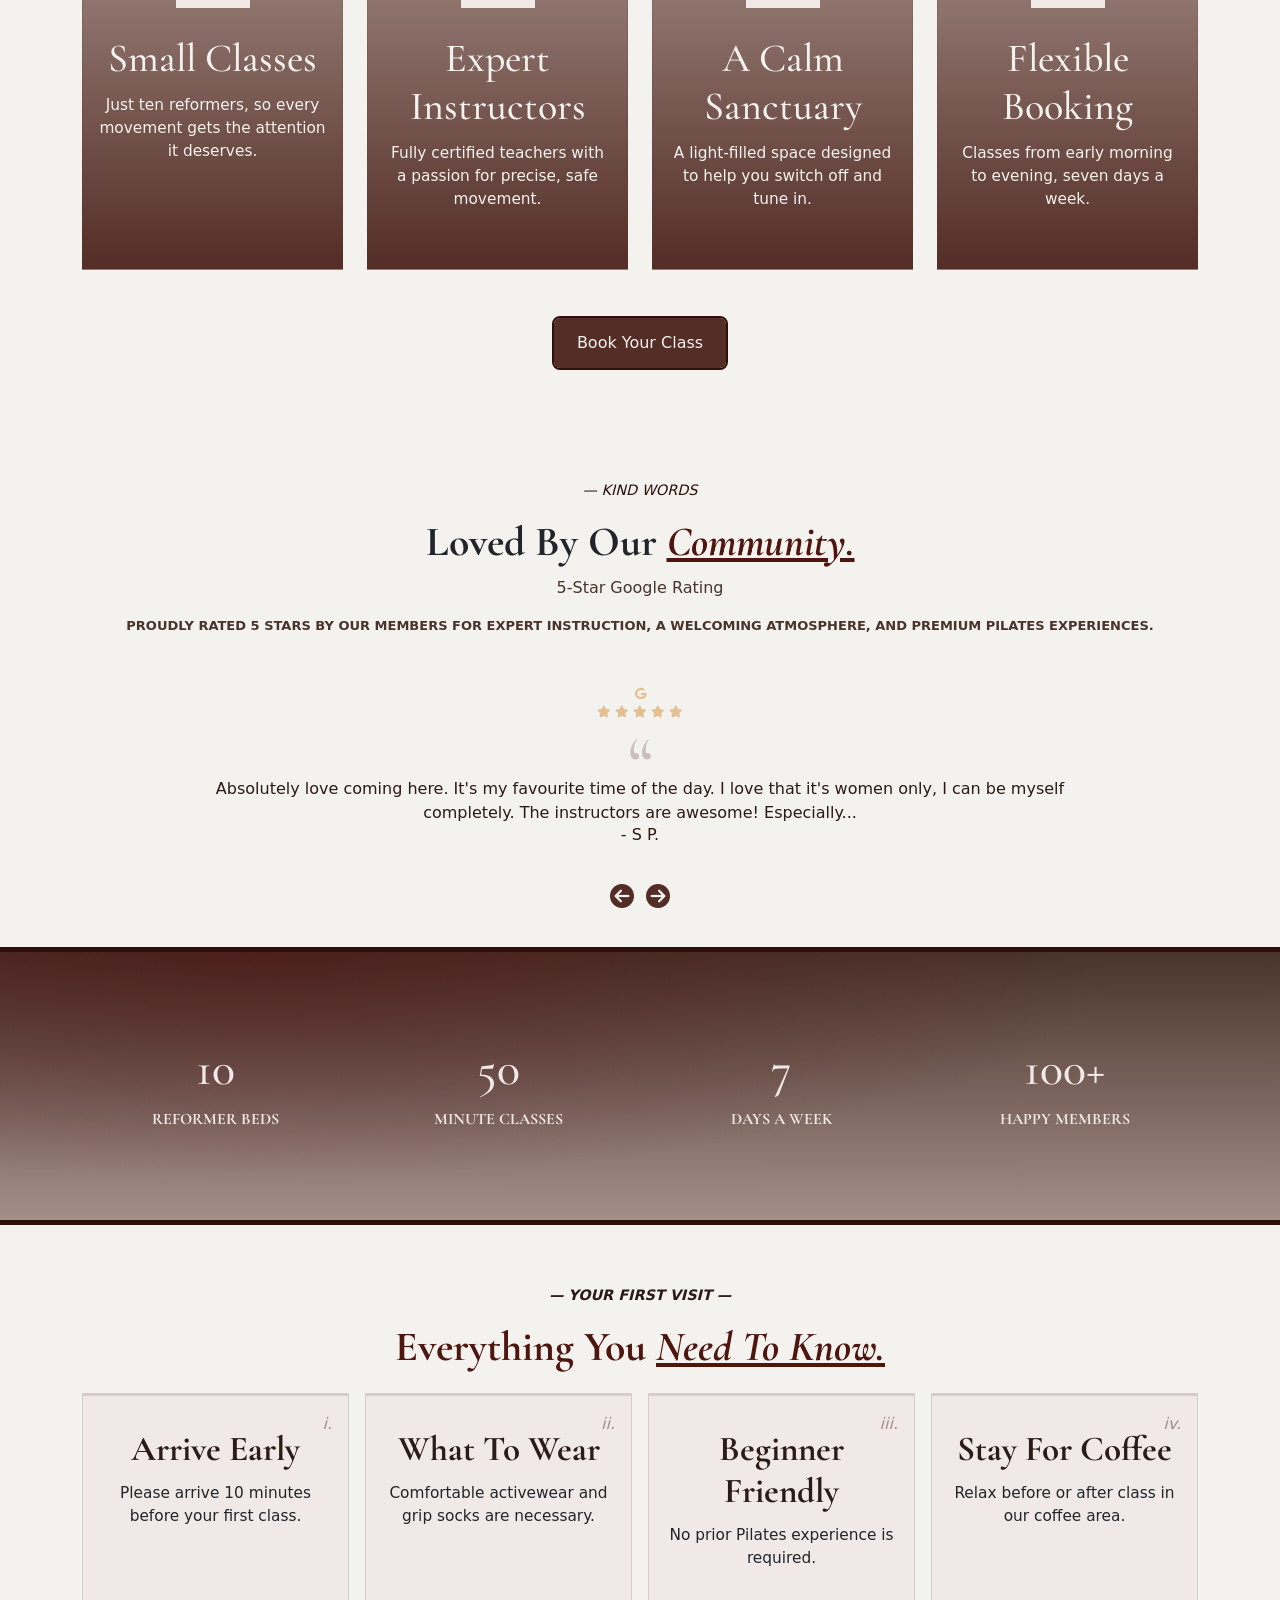
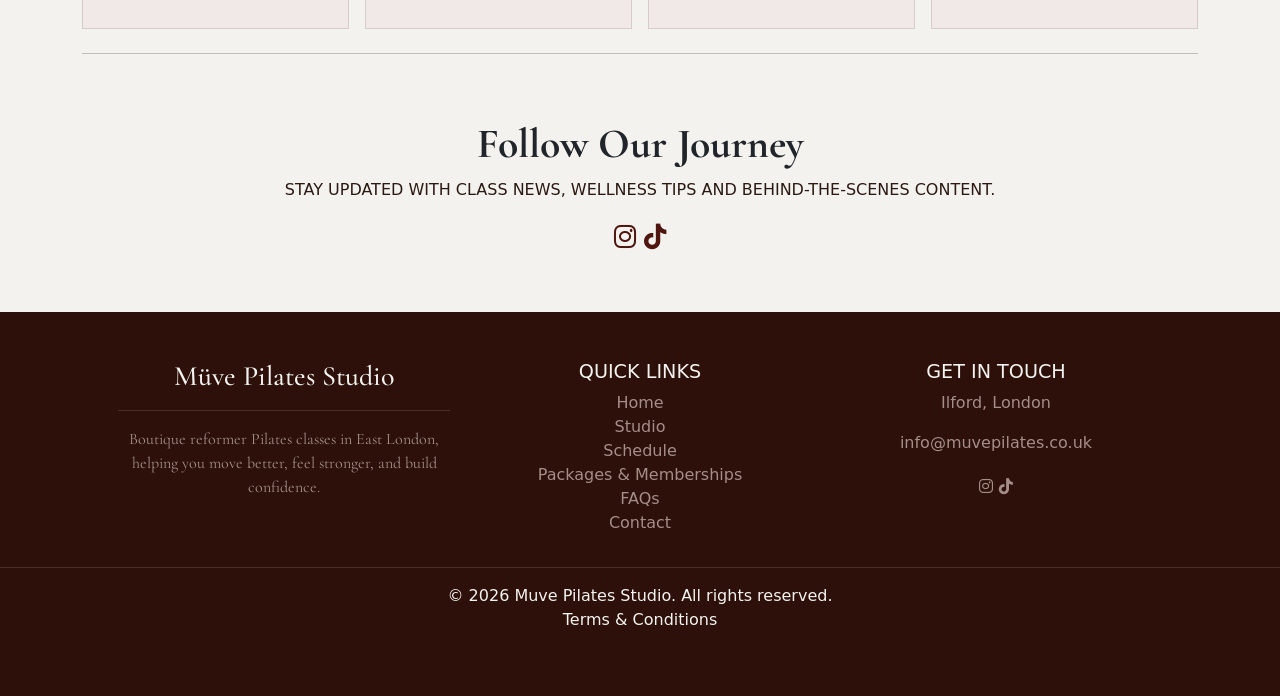
==== commit 573ce770: "Fix text on class cards" ====
--- a/index.html
+++ b/index.html
@@ -156,10 +156,9 @@
                         <article class="class-card">
                             <span class="class-num">03</span>
                             <h3 class="fw-bold">Mat</h3>
-                            <p>Build strength, flexibility, and endurance using a jumpboard attachment. This energising
-                                workout improves coordination, cardiovascular fitness, and core stability through
-                                low-impact
-                                movement.</p>
+                            <p> Our mat pilates classes offer a pure, grounding practice that focuses on breath, stability, 
+                                and intentional movement. Guided through a series of elegant, controlled exercises, you'll build 
+                                powerful core strength while cultivating a sense of calm and connection.</p>
                             <ul class="class-meta" style="list-style-type: none;">
                                 <li><i class="fa-regular fa-clock"></i> 50 min</li>
                             </ul>
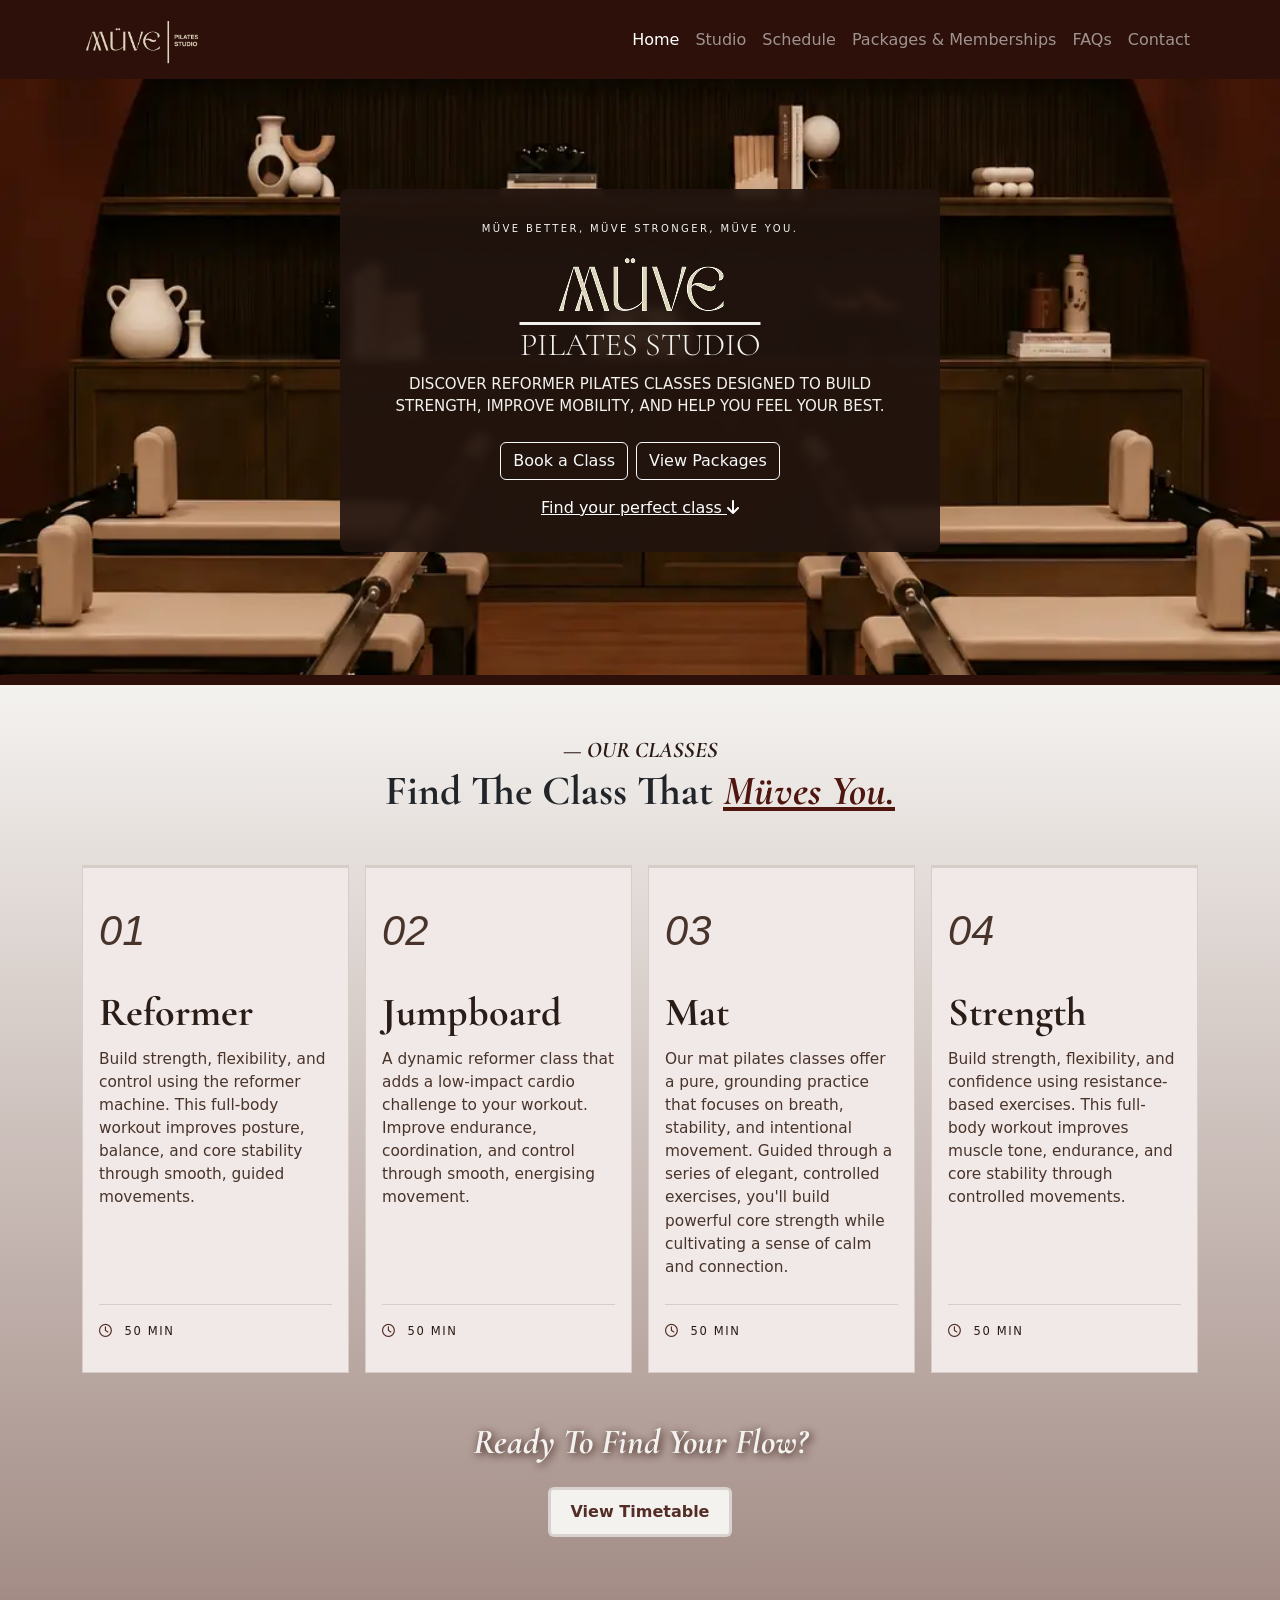
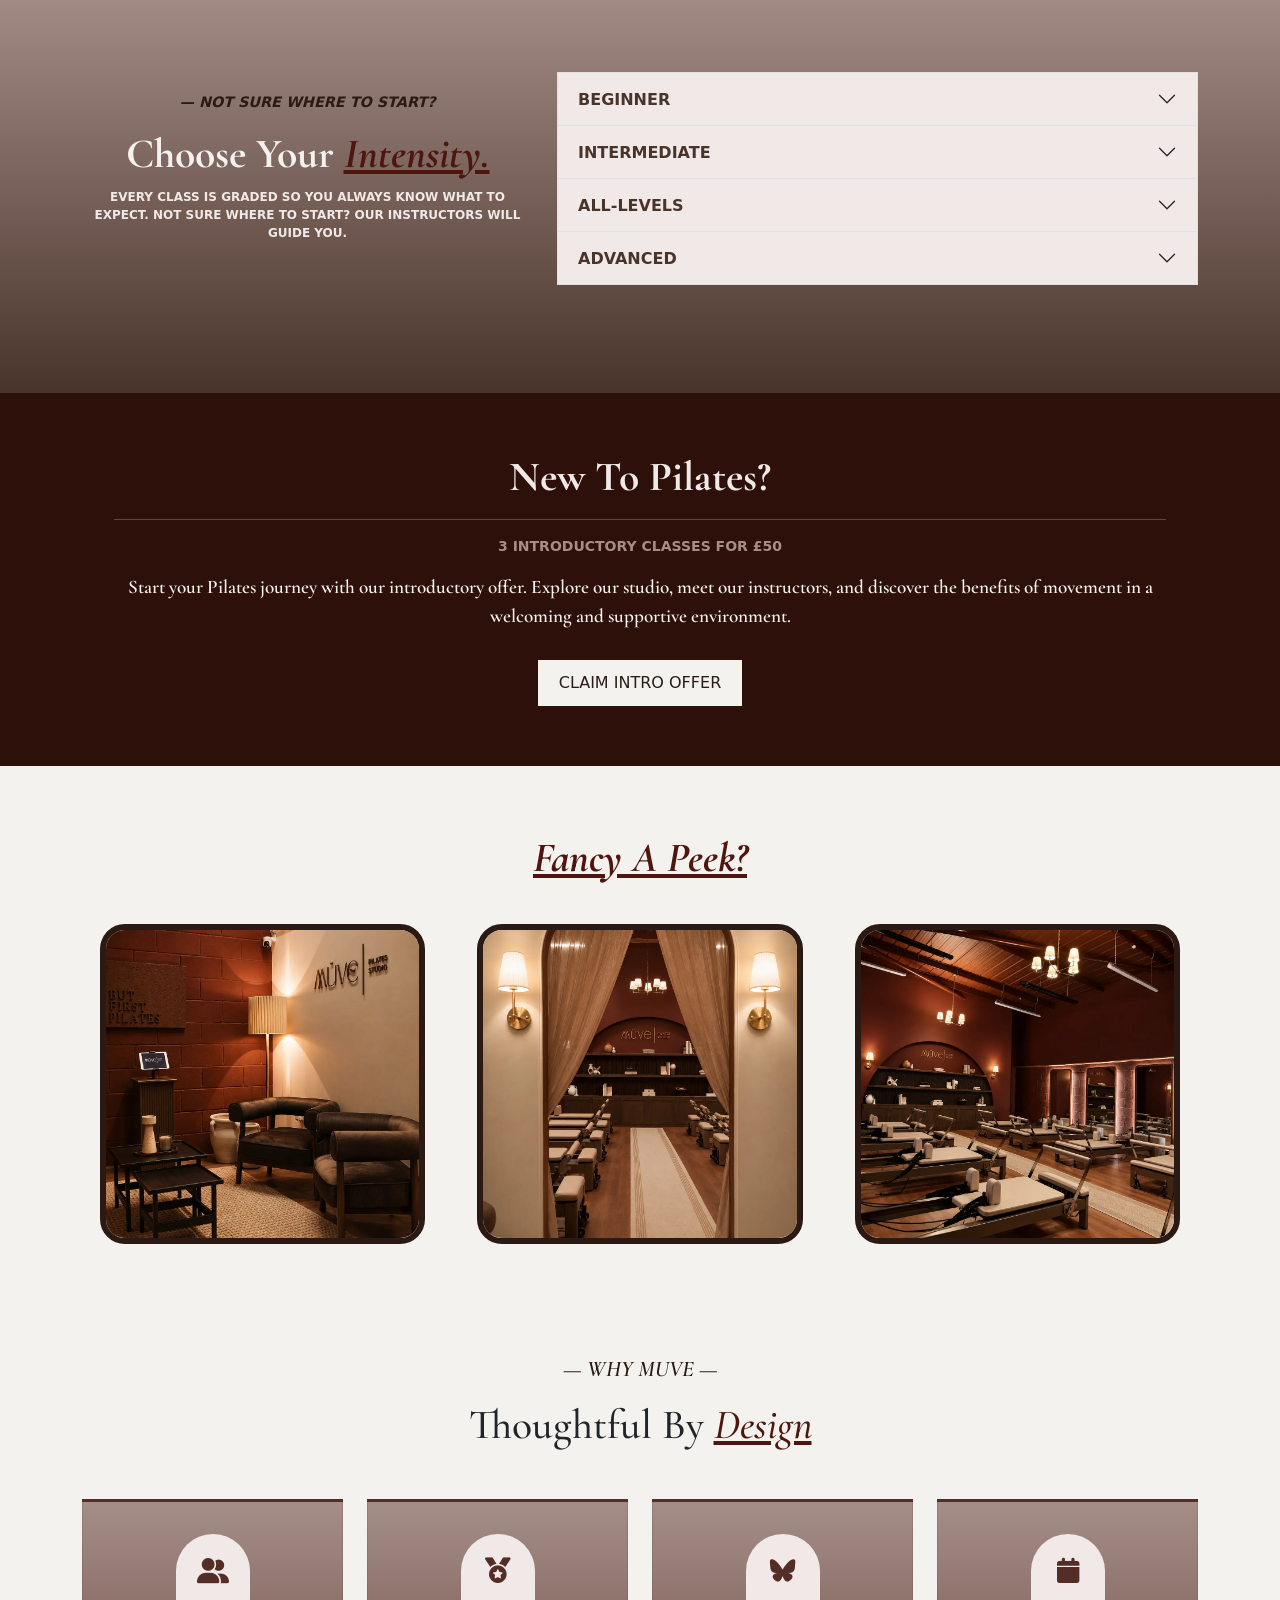
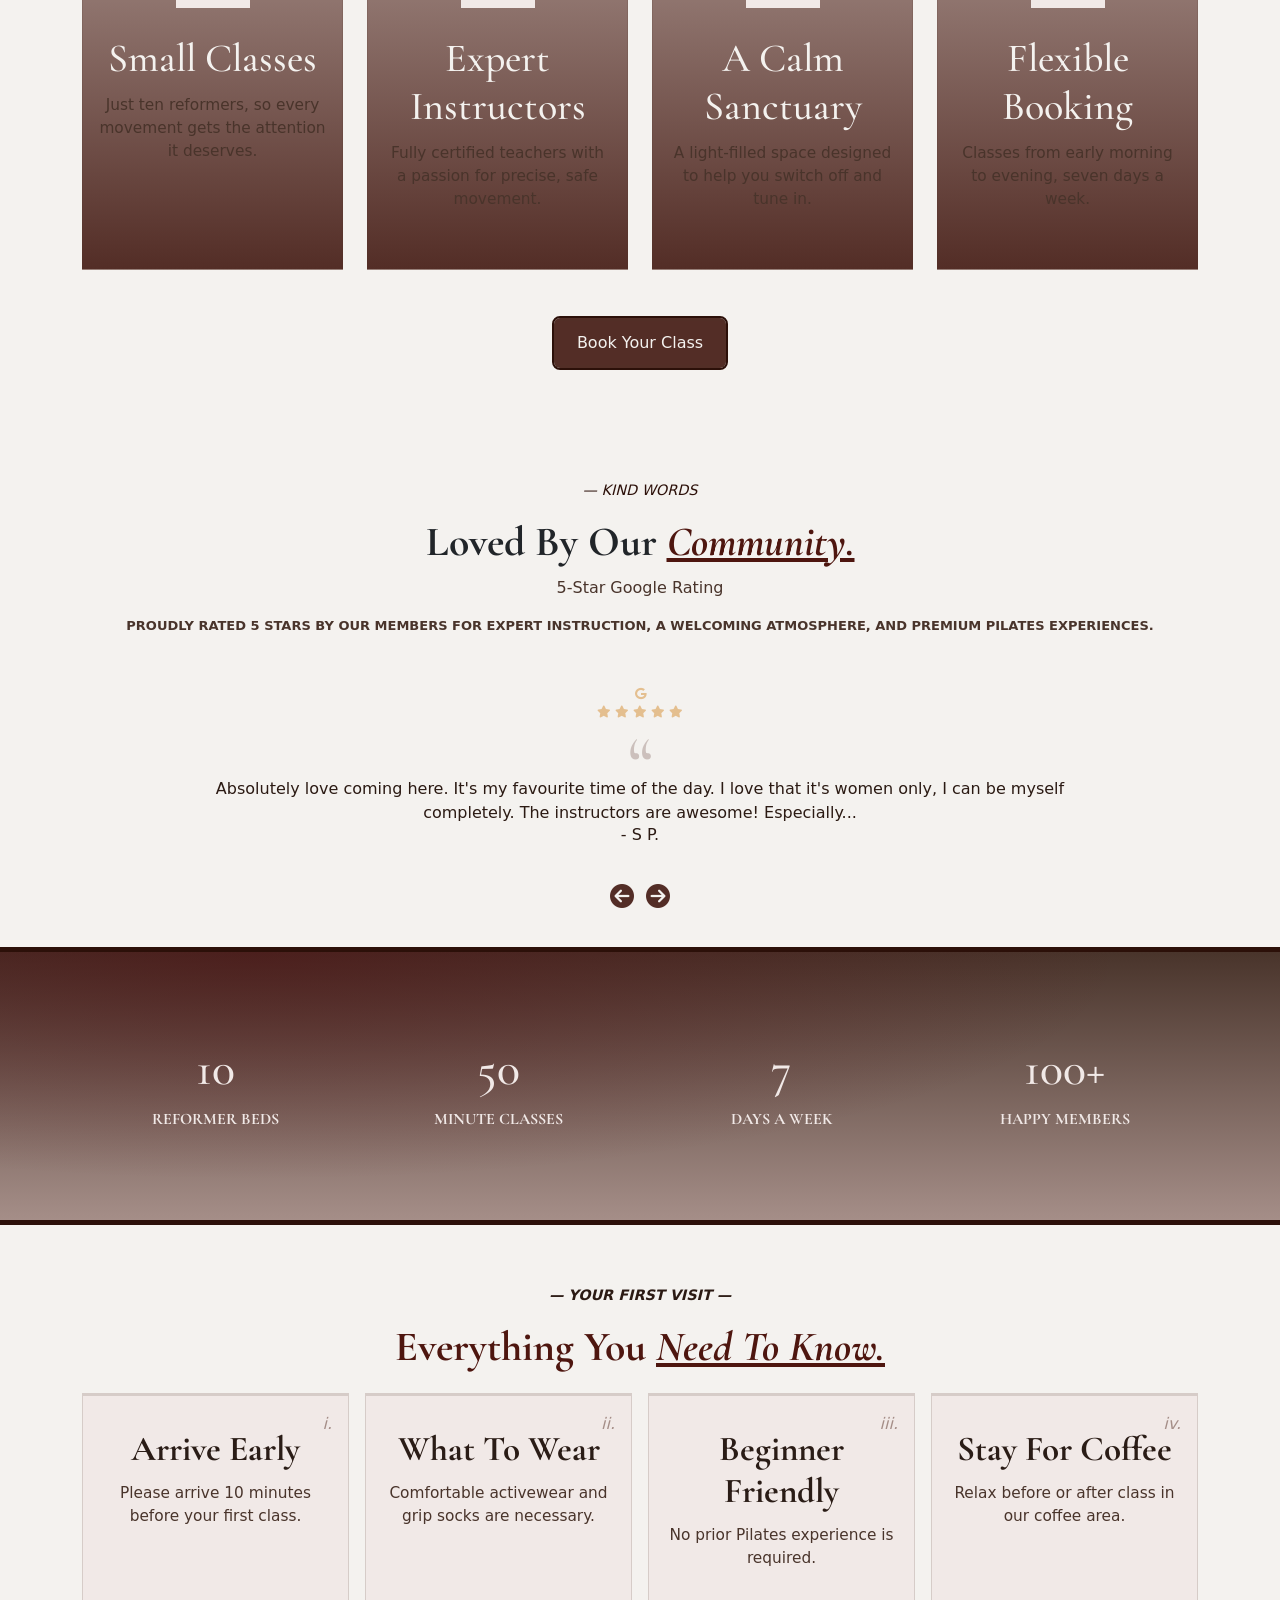
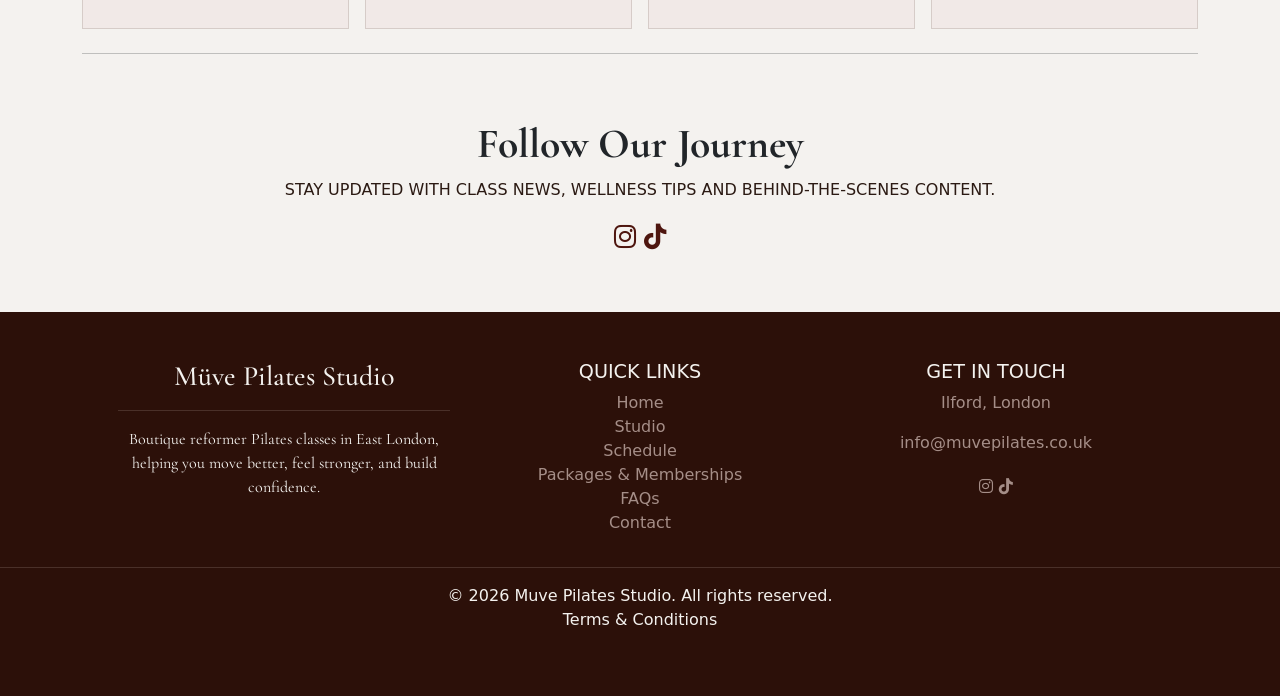
==== commit 69aebad1: "Fix errors flagged in HTML validator" ====
--- a/index.html
+++ b/index.html
@@ -84,7 +84,7 @@
                             <h1 class="hero-heading">
                                 <img src="assets/images/muve-hero-logo.webp" alt="Müve logo">
                             </h1>
-                            <h3 class="hero-caption">Pilates studio</h3>
+                            <h2 class="hero-caption">Pilates studio</h2>
 
                             <p class="lead hero-text mb-4">
                                 Discover reformer Pilates classes designed to build
@@ -266,7 +266,7 @@
                                     <button class="accordion-button collapsed" type="button" data-bs-toggle="collapse"
                                         data-bs-target="#lvl4" aria-expanded="false" aria-controls="lvl4">
                                         <span class="lvl-name">Advanced</span>
-                                        <span class="intensity" aria-label="Intensity 5 of 5"><i class="on"></i><i
+                                        <span class="intensity"><i class="on"></i><i
                                                 class="on"></i><i class="on"></i><i class="on"></i><i
                                                 class="on"></i></span>
                                     </button>
@@ -287,6 +287,10 @@
 
                     </div>
 
+                </div>
+
+            </div>
+
         </section>
 
         <!-- deal for newcomers section -->
--- a/assets/css/styles.css
+++ b/assets/css/styles.css
@@ -192,7 +192,7 @@
 
 .class-card:hover {
     transform: translateY(-8px);
-    box-shadow: var(--shadow-card);
+    box-shadow: var(--tertiary-color);
     border-color: transparent;
 }
 
@@ -205,7 +205,7 @@
 }
 
 .class-num {
-    font-family: var(--font-display);
+    font-family: var(--body-font);
     font-style: italic;
     font-size: 2.6rem;
     color: var(--tertiary-color-highlight);
@@ -222,7 +222,7 @@
 }
 
 .class-card p {
-    color: var(--tertiary-color-soft);
+    color: var(--tertiary-color-highlight);
     font-size: .96rem;
     margin-bottom: 1.6rem;
     flex-grow: 1;
@@ -648,7 +648,7 @@
 
 .footer-text {
     font-family: var(--heading-font);
-    color: var(--secondary-color-darker);
+    color: var(--secondary-color);
 }
 
 .footer hr {
@@ -709,7 +709,7 @@
 /* STUDIO */
 .about-hero-img {
     min-height: 45vh;
-    background-image: url("../images/about-hero.webp");
+    background-image: url("../images/studio-hero.webp");
     background-size: cover;
     background-position: center;
     background-repeat: no-repeat;
@@ -753,12 +753,13 @@
     color: var(--secondary-color);
     font-weight: 300;
     font-family: var(--heading-font);
+    font-size: 1.2rem;
+}
+
+.about-hero-text {
+    color: var(--secondary-color);
     font-size: 1rem;
-}
-
-.about-hero-text {
-    color: var(--secondary-color);
-    font-size: 11px;
+    font-style: italic;
 }
 
 .about-hero-content hr {
@@ -766,7 +767,7 @@
 }
 
 /* internal links styling */
-#internal-links {
+#internal-navigation-section {
     padding: 20px 0;
     background-color: var(--secondary-color-highlight);
 }
@@ -876,7 +877,7 @@
     font-family: var(--heading-font);
     text-transform: none;
     font-weight: 700;
-    font-size: 15px;
+    font-size: 1.1rem;
 }
 
 .phone-mockup-img img {
@@ -957,7 +958,7 @@
     padding: 4.5rem 2.5rem;
     position: relative;
     overflow: hidden;
-    box-shadow: var(--shadow-soft);
+    box-shadow: var(--tertiary-color);
     outline: 2px solid rgb(228, 191, 143);
 }
 
@@ -1004,6 +1005,12 @@
 .schedule-hero-content {
     max-width: 850px;
     margin: 0 auto;
+    backdrop-filter: blur(12px);
+    border-radius: 8px;
+    border: 2px solid rgb(31, 4, 4);
+    padding: 1rem;
+    max-width: 600px;
+    margin: 0 auto;
 }
 
 .schedule-eyebrow {
@@ -1018,7 +1025,7 @@
 
 .schedule-hero-heading {
     font-family: var(--heading-font);
-    font-size: clamp(3rem, 6vw, 5rem);
+    font-size: 41.6px;
     font-weight: 700;
     line-height: 1;
     color: var(--secondary-color);
@@ -1070,6 +1077,7 @@
     padding: 1.8rem 0 1.4rem;
     max-width: 100%;
 }
+
 /* makes table sit in the center */
 .calendar-table {
     width: 100%;
@@ -1127,11 +1135,12 @@
 }
 
 /* the day you just tapped */
-.calendar-day:not(.day-disabled):focus { 
+.calendar-day:not(.day-disabled):focus {
     background: var(--secondary-color);
     border-color: var(--primary-color);
     color: var(--tertiary-color);
 }
+
 /* colour key */
 .calendar-legend {
     display: flex;
@@ -1144,7 +1153,7 @@
     font-size: 12px;
     letter-spacing: .16em;
     text-transform: uppercase;
-    color: var(--ink-soft);
+    color: var(--tertiary-color-warmer);
 }
 
 .legend-dot {
@@ -1174,7 +1183,8 @@
     justify-content: center;
 }
 
-.schedule-panel::before { /* panel decoration */
+.schedule-panel::before {
+    /* panel decoration */
     content: "";
     position: absolute;
     inset: 14px;
@@ -1212,7 +1222,7 @@
     border-bottom: 1px solid var(--primary-color-highlight);
 }
 
- .available-classes-table tbody tr:hover {
+.available-classes-table tbody tr:hover {
     background: rgba(255, 253, 249, .6);
 }
 
@@ -1225,7 +1235,7 @@
     font-size: .64rem;
     font-weight: 400;
     letter-spacing: .1em;
-    padding: 5px 10px;    
+    padding: 5px 10px;
 }
 
 .book-now-btn:hover,
@@ -1287,9 +1297,9 @@
 #class-prep {
     background-color: var(--primary-color-highlight);
     padding: 50px 0;
-    background: 
-    radial-gradient(ellipse at 20% 0%, rgba(77, 14, 17, 0.55), transparent 60%),
-    linear-gradient(180deg, var(--tertiary-color-highlight), var(--secondary-color-darker));
+    background:
+        radial-gradient(ellipse at 20% 0%, rgba(77, 14, 17, 0.55), transparent 60%),
+        linear-gradient(180deg, var(--tertiary-color-highlight), var(--secondary-color-darker));
 }
 
 #class-prep .section-title {
@@ -1309,6 +1319,7 @@
 .before-class-text {
     color: white;
 }
+
 /* not ready to book section */
 #schedule-cta {
     background-color: var(--secondary-color-highlight);
@@ -1359,6 +1370,15 @@
     min-height: 0;
 }
 
+.package-hero-content {
+    backdrop-filter: blur(12px);
+    border-radius: 8px;
+    border: 2px solid rgb(31, 4, 4);
+    padding: 1rem;
+    max-width: 600px;
+    margin: 0 auto;
+}
+
 .package-hero-content .hero-tagline {
     color: rgb(190, 158, 116);
 }
@@ -1370,32 +1390,6 @@
 .packages-hero-heading em {
     color: rgb(190, 158, 116);
 }
-
-
-/* intro offer */
-/* hero */
-.packages-hero-img {
-    min-height: 25vh;
-    padding: 110px 0 60px;
-    background:
-        radial-gradient(ellipse at 85% -10%, rgba(107, 30, 46, .5), transparent 55%),
-        var(--primary-color-darker);
-    color: var(--secondary-color-darker);
-    position: relative;
-    overflow: hidden;
-}
-
-.packages-hero-img::before {
-    content: "";
-    position: absolute;
-    width: 520px;
-    height: 520px;
-    border-radius: 50%;
-    border: 1px solid rgba(201, 165, 126, .14);
-    left: -160px;
-    bottom: -260px;
-}
-
 
 .packages-hero-heading {
     font-family: var(--heading-font);
@@ -1695,4 +1689,246 @@
 #booking-inquiry .button {
     background-color: var(--primary-color);
     color: var(--secondary-color);
+}
+
+/* FAQS PAGE */
+.faq-hero {
+    height: 45vh;
+    background:
+        url("../images/faqs-hero.webp") center / cover no-repeat;
+    display: flex;
+    align-items: center;
+    justify-content: center;
+    padding: 140px 20px 65px;
+    /* account for fixed navbar */
+    padding: 70px 0 10px;
+    display: grid;
+    place-items: center;
+}
+
+.faq-content {
+    backdrop-filter: blur(12px);
+    border-radius: 8px;
+    border: 2px solid rgb(31, 4, 4);
+    padding: 0 2rem 2rem 2rem !important;
+    max-width: 600px;
+    margin: 0 auto;
+}
+
+.faq-hero-eyebrow {
+    color: var(--secondary-color);
+    letter-spacing: 2px;
+    font-size: 12px;
+}
+
+.faq-hero-title,
+.faq-hero-description {
+    color: var(--secondary-color);
+}
+
+.faq-hero-title em {
+    color: rgb(190, 158, 116);
+}
+
+/* page content */
+#faqs-page {
+    background: linear-gradient(to bottom, var(--secondary-color-highlight)60%, var(--secondary-color-darker));
+}
+
+/* internal links */
+#faqs-page .category-panel {
+    background: linear-gradient(145deg, var(--primary-color), var(--primary-color-darker));
+    border-radius: 20px;
+    box-shadow: 0 12px 32px rgba(44, 16, 9, .12);
+}
+
+#faqs-page .category-link-heading {
+color: var(--secondary-color);
+font-family: var(--body-font);
+font-size: .72rem;
+letter-spacing: .16em;
+}
+
+#faqs-page .category-link {
+    padding: .7rem .9rem;
+    border: 1px solid var(--secondary-color-darker);
+    border-radius: 12px;
+    color: var(--secondary-color);
+    font-family: var(--body-font);
+    font-size: .78rem;
+    text-decoration: none;
+}
+
+#faqs-page .category-link:hover {
+    background: var(--secondary-color-highlight);
+    border-color: var(--secondary-color-highlight);
+    color: var(--primary-color-darker);
+}
+
+/* section headings and anchor spacing */
+#faqs-page .faq-section {
+    scroll-margin-top: 100px;
+}
+
+#faqs-page .faq-heading {
+    color: var(--primary-color-highlight);
+    font-family: var(--heading-font);
+    font-size: clamp(2rem, 3vw, 2.4rem);
+    font-weight: 700;
+    line-height: 1.15;
+}
+
+/* FAQ-only Bootstrap accordion overrides */
+#faqs-page .accordion {
+    --bs-accordion-border-width: 0;
+    --bs-accordion-bg: transparent;
+    display: grid;
+    gap: .7rem;
+    min-width: 0;
+}
+
+#faqs-page .accordion-item {
+    overflow: hidden;
+    min-width: 0;
+    border: 1px solid var(--line);
+    border-radius: 13px !important;
+    background: #fbf8f5;
+    box-shadow: 0 3px 12px rgba(44, 16, 9, .035);
+}
+
+#faqs-page .accordion-header {
+    margin: 0;
+}
+
+#faqs-page .accordion-button {
+    min-width: 0;
+    padding: 1rem 1.1rem;
+    border-radius: 0 !important;
+    background: #fbf8f5;
+    color: var(--tertiary-color);
+    font-family: var(--body-font);
+    font-size: clamp(.79rem, 1.3vw, .92rem);
+    font-weight: 600;
+    line-height: 1.55;
+    text-align: left;
+    text-transform: none;
+    box-shadow: none;
+    overflow-wrap: anywhere;
+    gap: .7rem;
+}
+
+#faqs-page .accordion-button:hover {
+    background: var(--secondary-color-highlight);
+}
+
+#faqs-page .accordion-button:not(.collapsed) {
+    background: linear-gradient(105deg, #f0e1dc, var(--secondary-color-highlight));
+    color: var(--primary-color);
+    box-shadow: none;
+}
+
+#faqs-page .accordion-button::after {
+    flex-shrink: 0;
+    margin-left: auto;
+    filter: none;
+    /* Recolour Bootstrap's SVG arrow using a CSS filter */
+    filter: brightness(0) saturate(100%) invert(16%) sepia(31%) saturate(1376%) hue-rotate(325deg) brightness(92%) contrast(97%);
+}
+
+#faqs-page .accordion-button:not(.collapsed)::after {
+    filter: brightness(0) saturate(100%) invert(16%) sepia(31%) saturate(1376%) hue-rotate(325deg) brightness(92%) contrast(97%);
+}
+
+#faqs-page .accordion-body {
+    padding: 1rem 1.1rem 1.25rem;
+    border-top: 1px solid var(--line);
+    border-radius: 0 !important;
+    background: #fbf8f5;
+    color: var(--tertiary-color-highlight);
+    font-family: var(--body-font);
+    font-size: .88rem !important;
+    font-weight: 400;
+    line-height: 1.8;
+    overflow-wrap: anywhere;
+}
+
+#faqs-page .accordion-body a {
+    color: var(--primary-color);
+    font-weight: 600;
+    text-decoration-color: #b88968;
+    text-underline-offset: 3px;
+}
+
+#faqs-page .accordion-body a:hover {
+    color: var(--primary-color-highlight);
+}
+
+#faqs-page .accordion-body ul {
+    padding-left: 1.3rem;
+    margin-top: .75rem;
+    margin-bottom: 0;
+}
+
+#faqs-page .accordion-body li+li {
+    margin-top: .35rem;
+}
+
+/* contact section */
+#faqs-contact {
+    background-color: var(--secondary-color-darker);
+    padding-top: 3rem;
+}
+
+.contact-cta {
+    position: relative;
+    background: linear-gradient(
+        135deg,
+        var(--primary-color) 0%,
+        var(--primary-color-highlight) 55%,
+        var(--primary-color-darker) 100%
+    );
+    box-shadow: 0 12px 30px rgba(44, 16, 9, 0.15);
+}
+
+.contact-cta .eyebrow {
+    color: var(--secondary-color-darker);
+    font-size: 0.7rem;
+}
+
+.contact-cta .section-title {
+    font-family: var(--heading-font);
+    font-size: clamp(2.2rem, 5vw, 3.5rem);
+    font-weight: 700;
+    line-height: 1.1;
+    color: var(--secondary-color);
+}
+
+.contact-cta .section-title em {
+    color: rgb(190, 158, 116);
+    font-weight: 500;
+    text-decoration: none;
+}
+
+.contact-cta p:not(.eyebrow) {
+    color: var(--secondary-color-highlight);
+    font-family: var(--body-font);
+    font-size: 0.9rem;
+}
+
+/* button */
+.contact-cta .btn-muve {
+    background-color: var(--secondary-color);
+    color: var(--primary-color-darker);
+    border-radius: 4px;
+    font-family: var(--body-font);
+    font-size: 0.8rem;
+    font-weight: 600;
+    letter-spacing: 0.06em;    
+}
+
+.contact-cta .btn-muve:hover {
+    background-color: rgb(190, 158, 116);
+    border-color: rgb(190, 158, 116);
+    color: var(--primary-color-darker);
+    transform: translateY(-2px);
 }
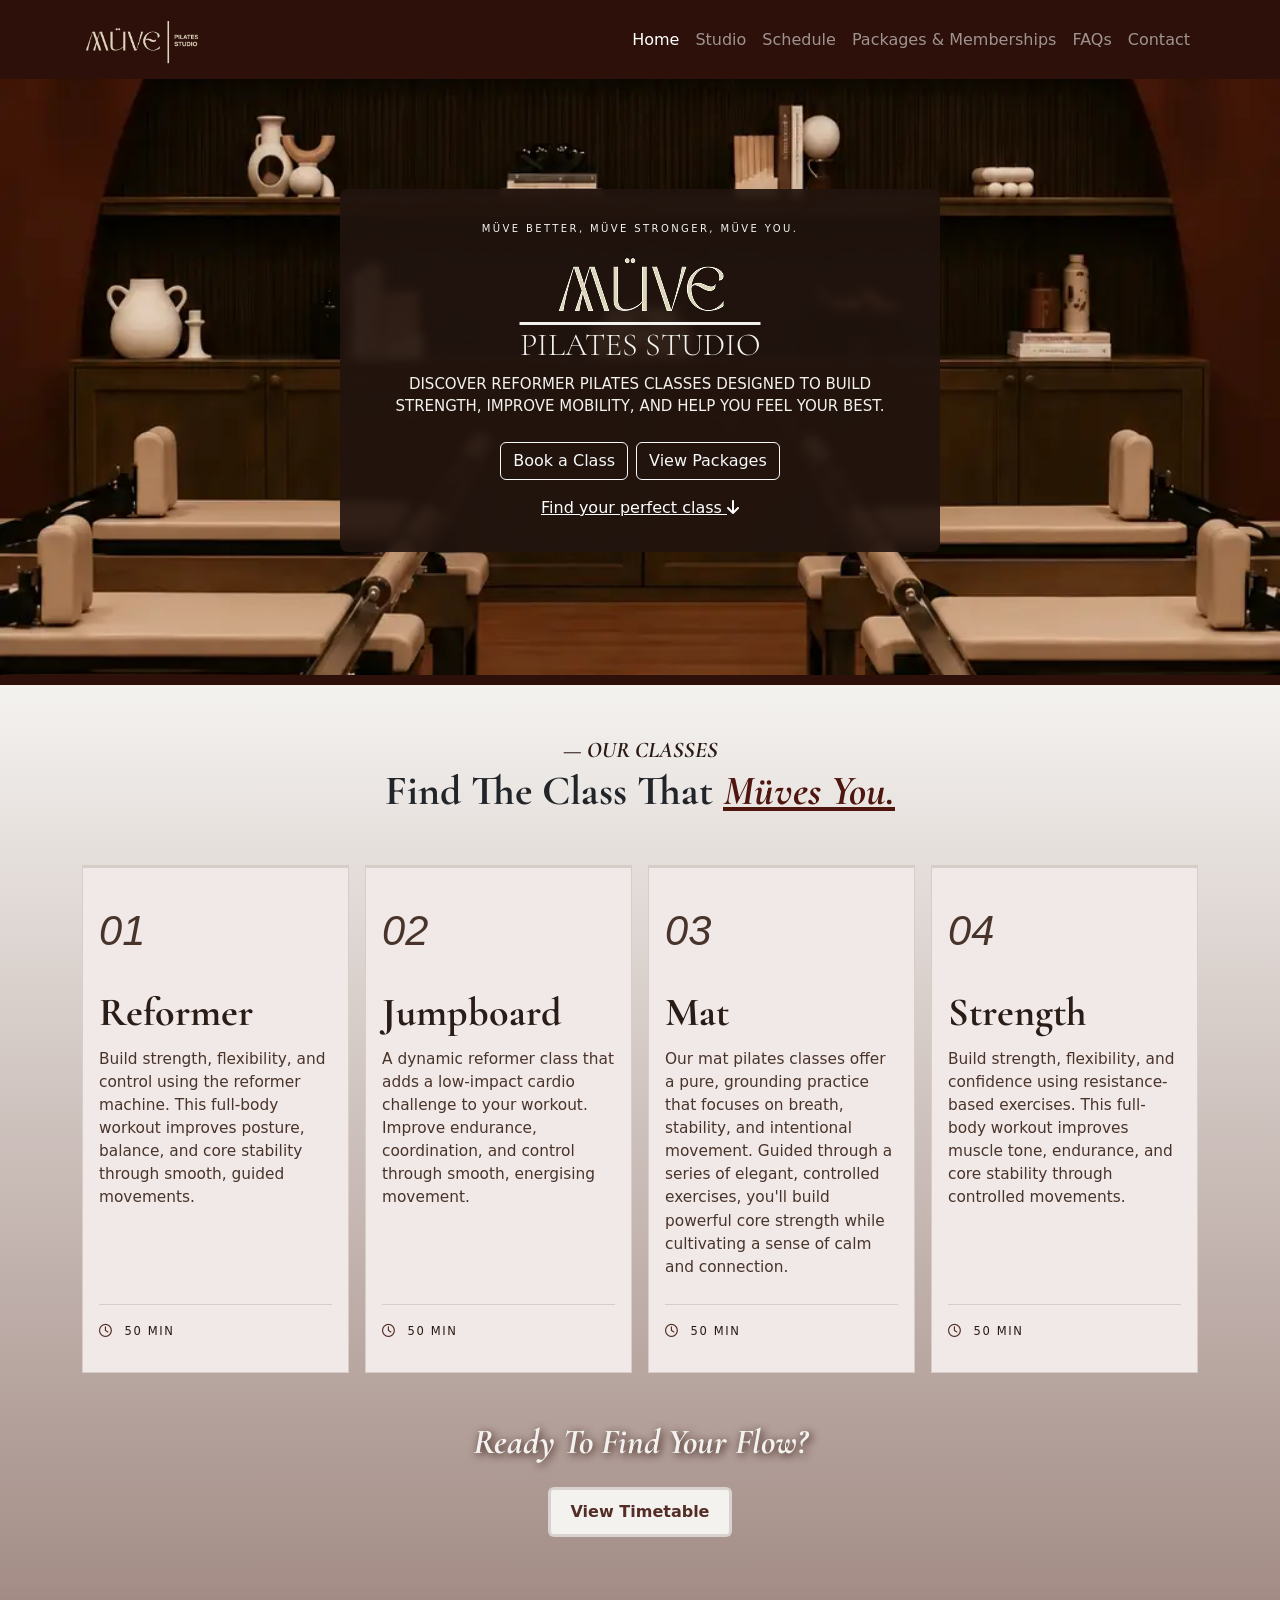
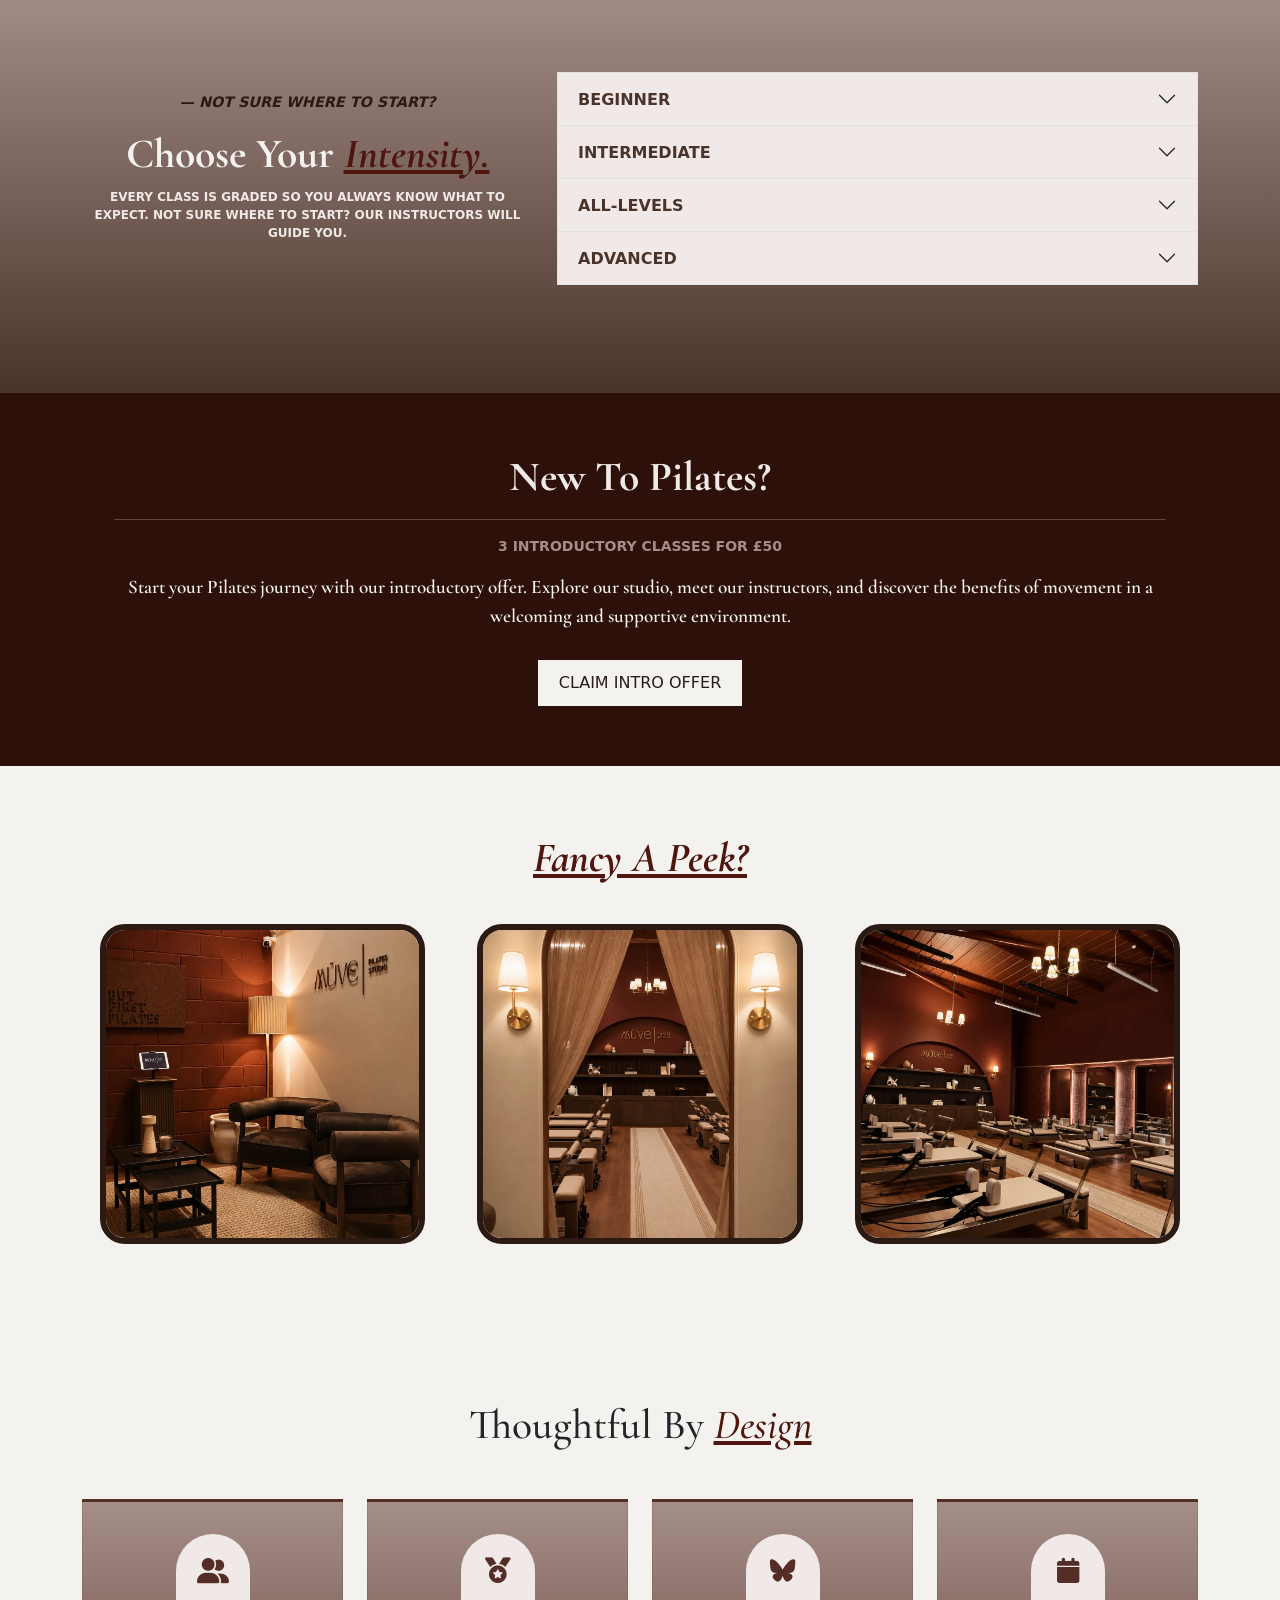
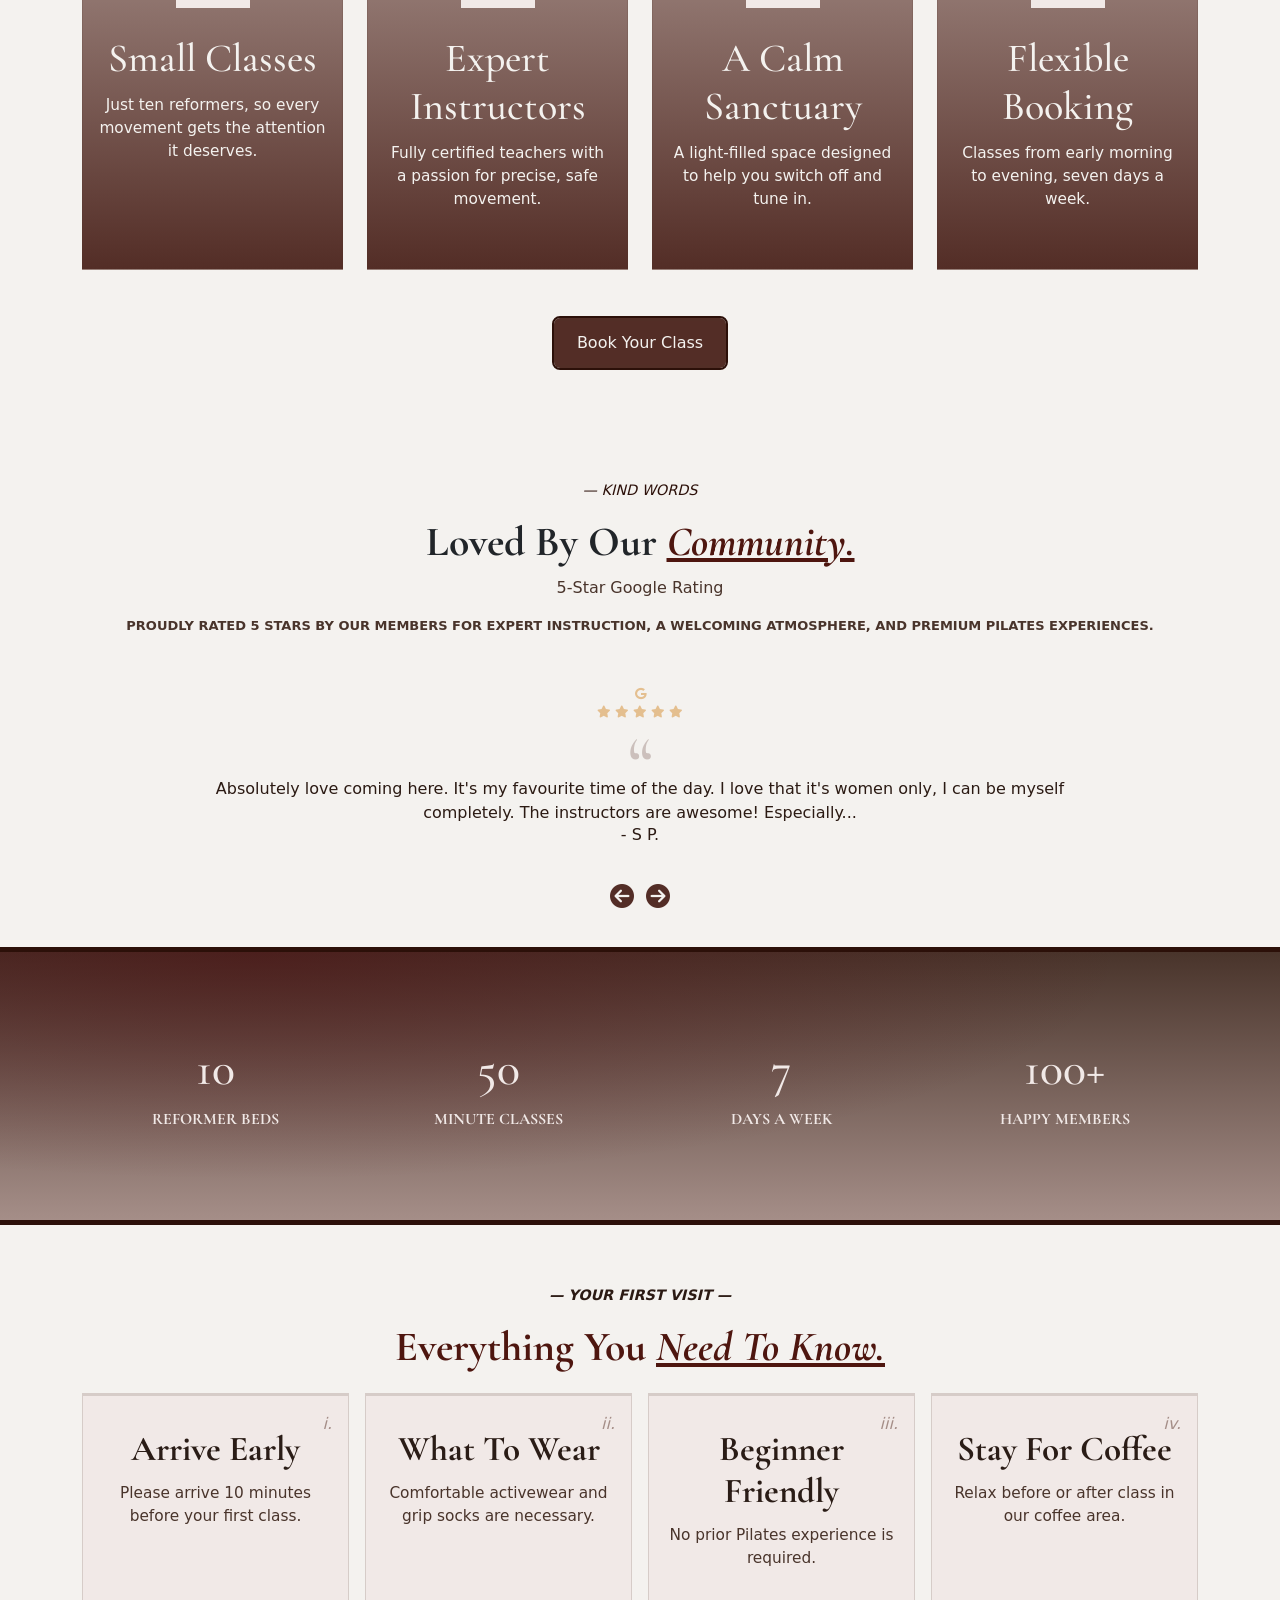
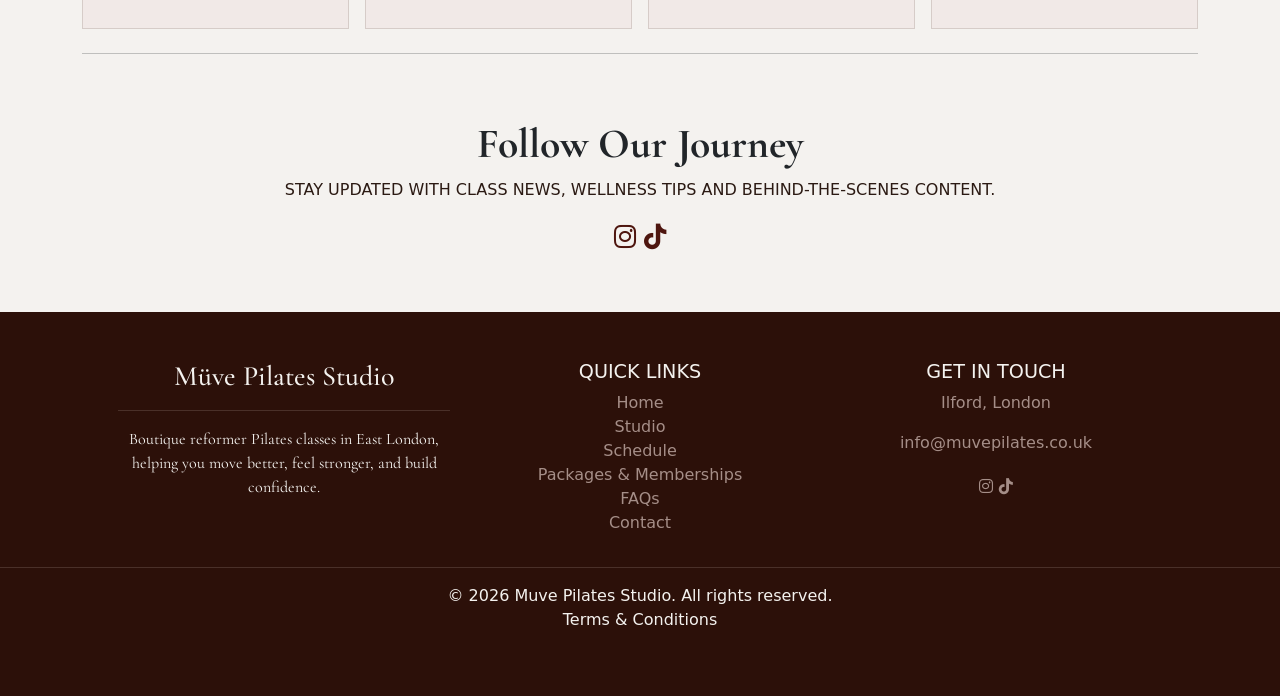
==== commit ed06b8b2: "Fix incorrect href on index.html" ====
--- a/index.html
+++ b/index.html
@@ -405,7 +405,7 @@
                     </div>
                 </div>
                 <div class="text-center mt-5">
-                    <a href="booking.html" class="btn timetable-btn booking-btn">Book Your Class</a>
+                    <a href="schedule.html#booking-section" class="btn timetable-btn booking-btn">Book Your Class</a>
                 </div>
             </div>
         </section>
--- a/assets/css/styles.css
+++ b/assets/css/styles.css
@@ -452,6 +452,10 @@
 
 .why-icon i {
     color: var(--primary-color);
+}
+
+#why-us p {
+    color: var(--secondary-color);
 }
 
 /* reviews */
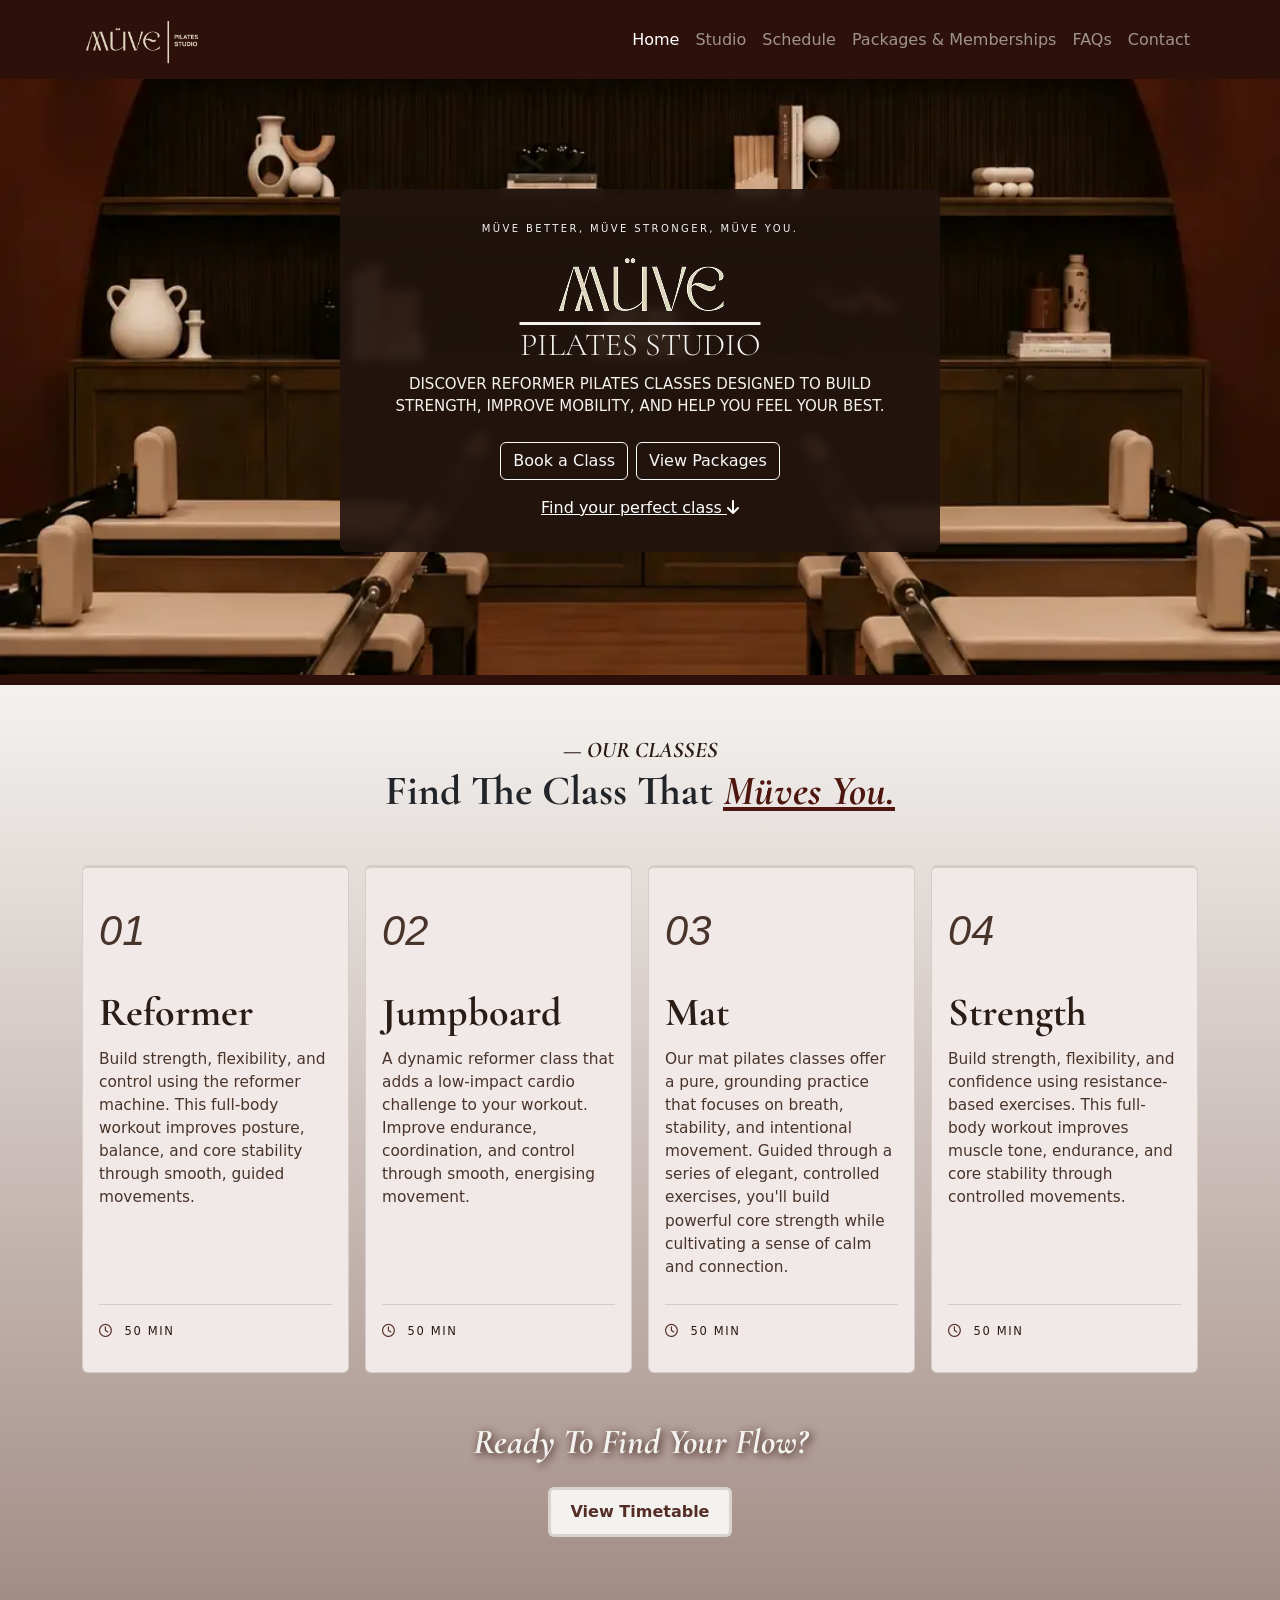
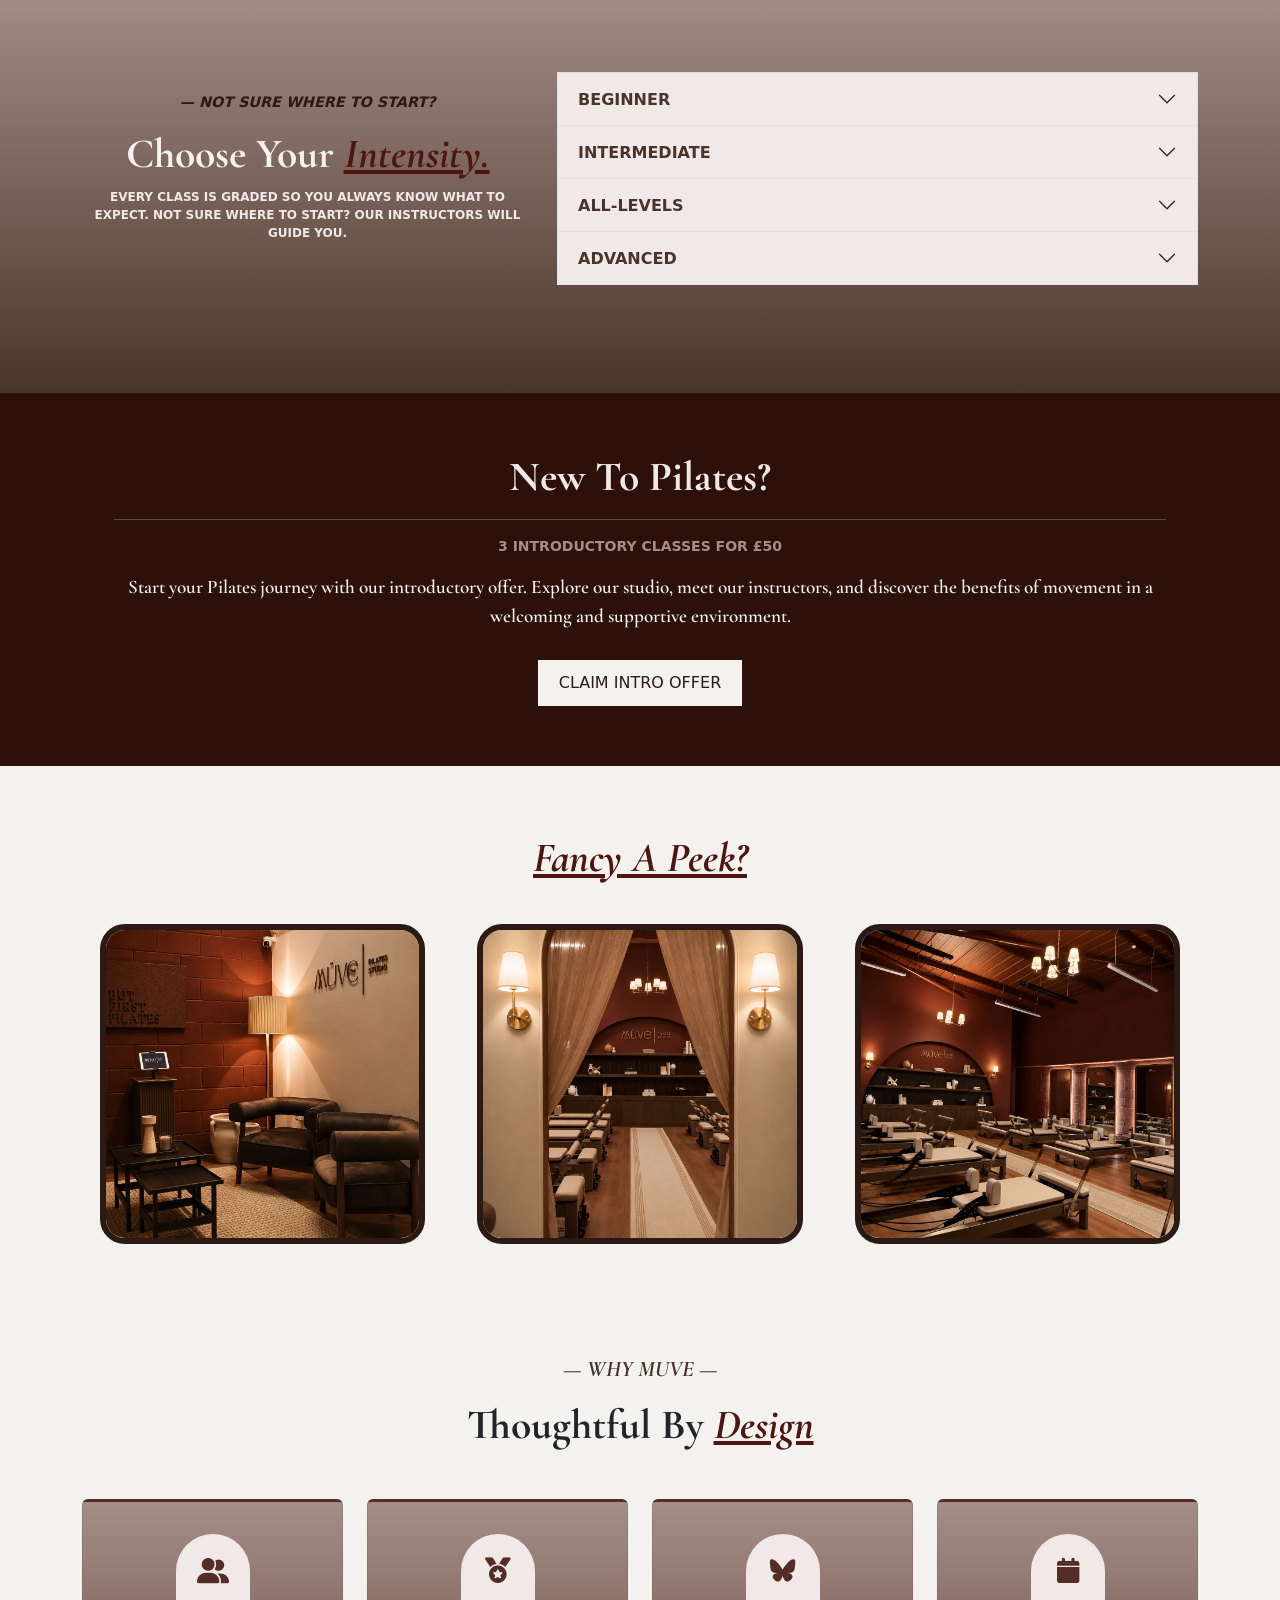
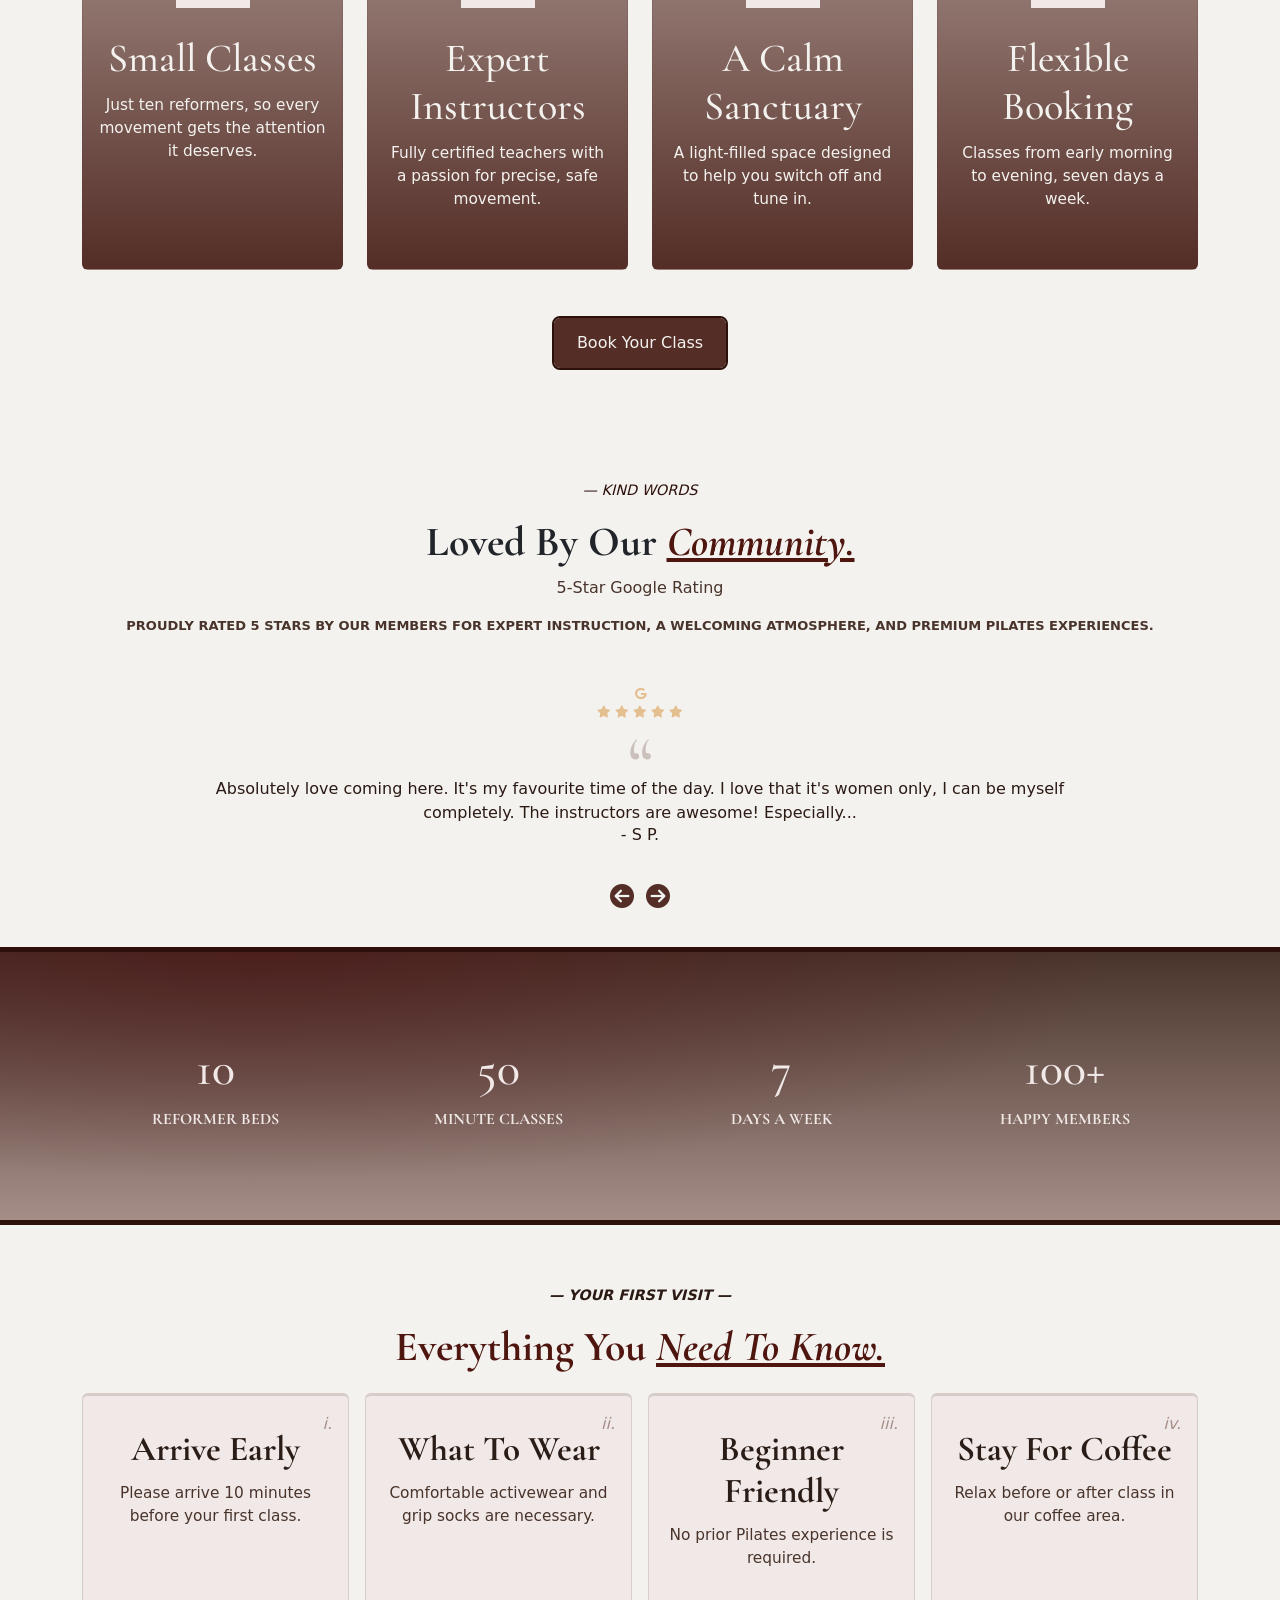
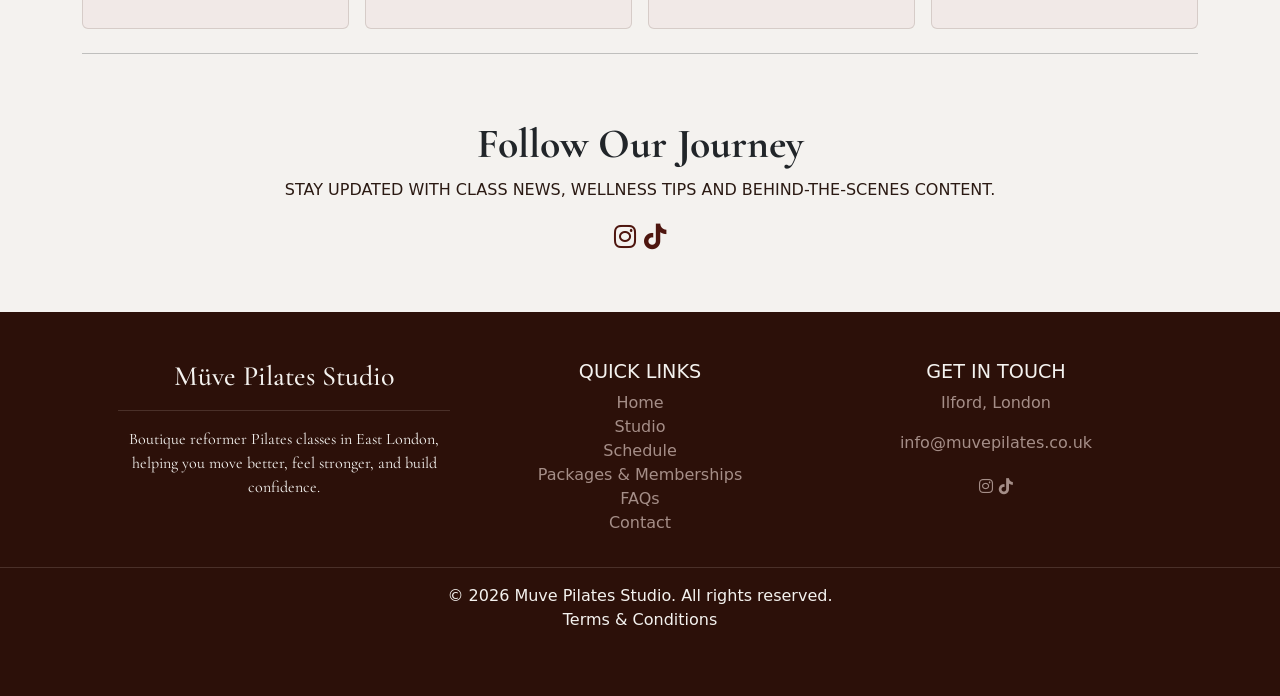
==== commit 1027641e: "Add more explanatory comments onto each page" ====
--- a/index.html
+++ b/index.html
@@ -117,6 +117,7 @@
 
         </section>
 
+        <!-- classes section -->
         <section id="classes">
 
             <div class="container">
@@ -127,9 +128,10 @@
                     <span class="divider"></span>
                 </div>
 
+                <!-- custom bootstrap cards -->
                 <div class="row g-3">
                     <div class="col-md-6 col-lg-3">
-                        <article class="class-card">
+                        <article class="class-card card">
                             <span class="class-num">01</span>
                             <h3 class="fw-bold">Reformer</h3>
                             <p>Build strength, flexibility, and control using the reformer machine. This full-body
@@ -141,7 +143,7 @@
                         </article>
                     </div>
                     <div class="col-md-6 col-lg-3">
-                        <article class="class-card">
+                        <article class="class-card card">
                             <span class="class-num">02</span>
                             <h3 class="fw-bold">Jumpboard</h3>
                             <p>A dynamic reformer class that adds a low-impact cardio challenge to your
@@ -153,7 +155,7 @@
                         </article>
                     </div>
                     <div class="col-md-6 col-lg-3">
-                        <article class="class-card">
+                        <article class="class-card card">
                             <span class="class-num">03</span>
                             <h3 class="fw-bold">Mat</h3>
                             <p> Our mat pilates classes offer a pure, grounding practice that focuses on breath, stability, 
@@ -165,7 +167,7 @@
                         </article>
                     </div>
                     <div class="col-md-6 col-lg-3">
-                        <article class="class-card">
+                        <article class="class-card card">
                             <span class="class-num">04</span>
                             <h3 class="fw-bold">Strength</h3>
                             <p>Build strength, flexibility, and confidence using resistance-based exercises.
@@ -204,9 +206,11 @@
                             start? Our instructors will guide you.</p>
                     </div>
 
+                    <!-- making text left and accordion right on desktop -->
                     <div class="col-lg-7">
                         <div class="accordion level-accordion mb-5" id="levelAccordion">
 
+                            <!-- item 1 -->
                             <div class="accordion-item">
                                 <h3 class="accordion-header">
                                     <button class="accordion-button collapsed" type="button" data-bs-toggle="collapse"
@@ -226,6 +230,7 @@
                                 </div>
                             </div>
 
+                            <!-- item 2 -->
                             <div class="accordion-item">
                                 <h3 class="accordion-header">
                                     <button class="accordion-button collapsed" type="button" data-bs-toggle="collapse"
@@ -244,6 +249,7 @@
                                 </div>
                             </div>
 
+                            <!-- item 3 -->
                             <div class="accordion-item">
                                 <h3 class="accordion-header">
                                     <button class="accordion-button collapsed" type="button" data-bs-toggle="collapse"
@@ -261,6 +267,7 @@
                                 </div>
                             </div>
 
+                            <!-- item 4 -->
                             <div class="accordion-item">
                                 <h3 class="accordion-header">
                                     <button class="accordion-button collapsed" type="button" data-bs-toggle="collapse"
@@ -367,37 +374,37 @@
 
 
         <!-- why us -->
-
+        <!-- custom bootstrap cards -->
         <section id="why-us">
             <div class="container">
                 <div class="section-head text-center mb-5">
-                    <p class="eyebrow">— Why muve —</p>
-                    <h2 class="section-title">Thoughtful By <em>Design</em></h2>
+                    <p class="eyebrow fw-bold">— Why muve —</p>
+                    <h2 class="section-title fw-bold">Thoughtful By <em>Design</em></h2>
                 </div>
                 <div class="row g-4 text-center">
                     <div class="col-sm-6 col-lg-3">
-                        <div class="class-card why-us-card">
+                        <div class="class-card why-us-card card">
                             <span class="why-icon"><i class="fa-solid fa-user-group"></i></span>
                             <h3>Small Classes</h3>
                             <p>Just ten reformers, so every movement gets the attention it deserves.</p>
                         </div>
                     </div>
                     <div class="col-sm-6 col-lg-3">
-                        <div class="class-card why-us-card">
+                        <div class="class-card why-us-card card">
                             <span class="why-icon"><i class="fa-solid fa-medal"></i></span>
                             <h3>Expert Instructors</h3>
                             <p>Fully certified teachers with a passion for precise, safe movement.</p>
                         </div>
                     </div>
                     <div class="col-sm-6 col-lg-3">
-                        <div class="class-card why-us-card">
+                        <div class="class-card why-us-card card">
                             <span class="why-icon"><i class="fa-brands fa-bluesky"></i></span>
                             <h3>A Calm Sanctuary</h3>
                             <p>A light-filled space designed to help you switch off and tune in.</p>
                         </div>
                     </div>
                     <div class="col-sm-6 col-lg-3">
-                        <div class="class-card why-us-card">
+                        <div class="class-card why-us-card card">
                             <span class="why-icon"><i class="fa-solid fa-calendar"></i></span>
                             <h3>Flexible Booking</h3>
                             <p>Classes from early morning to evening, seven days a week.</p>
@@ -586,7 +593,7 @@
 
                     </div>
 
-                    <!-- navigation -->
+                    <!-- button navigation -->
 
                     <div class="review-nav justify-content-center my-3">
 
@@ -646,7 +653,7 @@
         </section>
 
         <!-- first visit -->
-
+        <!-- custom bootstrap cards -->
         <section id="first-visit">
             <div class="container">
 
@@ -658,7 +665,7 @@
                     </div>
 
                     <div class="col-sm-6 col-lg-3">
-                        <article class="class-card visit-card">
+                        <article class="class-card visit-card card">
                             <span class="visit-step"><em>i.</em></span>
                             <h3 class="fw-bold">Arrive Early</h3>
                             <p>Please arrive 10 minutes before your first class.</p>
@@ -666,7 +673,7 @@
                     </div>
 
                     <div class="col-sm-6 col-lg-3">
-                        <article class="class-card visit-card">
+                        <article class="class-card visit-card card">
                             <span class="visit-step"><em>ii.</em></span>
                             <h3 class="fw-bold">What To Wear</h3>
                             <p>Comfortable activewear and grip socks are necessary.</p>
@@ -674,7 +681,7 @@
                     </div>
 
                     <div class="col-sm-6 col-lg-3">
-                        <article class="class-card visit-card">
+                        <article class="class-card visit-card card">
                             <span class="visit-step"><em>iii.</em></span>
                             <h3 class="fw-bold">Beginner Friendly</h3>
                             <p>No prior Pilates experience is required.</p>
@@ -682,7 +689,7 @@
                     </div>
 
                     <div class="col-sm-6 col-lg-3">
-                        <article class="class-card visit-card">
+                        <article class="class-card visit-card card">
                             <span class="visit-step"><em>iv.</em></span>
                             <h3 class="fw-bold">Stay For Coffee</h3>
                             <p>Relax before or after class in our coffee area.</p>
--- a/assets/css/styles.css
+++ b/assets/css/styles.css
@@ -408,6 +408,7 @@
 
 #why-us .eyebrow {
     font-size: 1.4rem;
+    color: var(--tertiary-color-highlight);
 }
 
 .booking-btn {
@@ -1322,6 +1323,50 @@
 
 .before-class-text {
     color: white;
+}
+
+/* find your flow timeline */
+#flow-timeline {
+    background-color: var(--secondary-color-highlight);
+}
+/* adds space between each timeline step */
+.timeline-item {
+    min-height: 150px;
+}
+
+.timeline-text {
+    color: var(--tertiary-color);
+    font-weight: 500;
+}
+
+/* positions the numbered circles in the center */
+.timeline-center {
+    position: relative;
+    display: flex;
+    justify-content: center;
+}
+
+/* creates th vertical line connecting the circles */
+.timeline-center::before {
+    content: "";
+    position: absolute;
+    top: 0;
+    bottom: 0;
+    width: 2px;
+    background: var(--secondary-color-darker);
+}
+
+/* styles and keeps circles above the line (z-index) */
+.timeline-marker {
+    position: relative;
+    z-index: 1;
+    display: grid;
+    place-items: center;
+    width: 42px;
+    height: 42px;
+    border-radius: 50%;
+    background: var(--primary-color);
+    color: var(--secondary-color);
 }
 
 /* not ready to book section */
@@ -1777,48 +1822,30 @@
 #faqs-page .faq-heading {
     color: var(--primary-color-highlight);
     font-family: var(--heading-font);
-    font-size: clamp(2rem, 3vw, 2.4rem);
-    font-weight: 700;
-    line-height: 1.15;
-}
-
-/* FAQ-only Bootstrap accordion overrides */
+    font-size: 2rem;
+}
+
+/* override bootstrap accordion styling for spacing */
 #faqs-page .accordion {
-    --bs-accordion-border-width: 0;
-    --bs-accordion-bg: transparent;
     display: grid;
     gap: .7rem;
-    min-width: 0;
 }
 
 #faqs-page .accordion-item {
-    overflow: hidden;
-    min-width: 0;
+    overflow: hidden;  
     border: 1px solid var(--line);
     border-radius: 13px !important;
-    background: #fbf8f5;
-    box-shadow: 0 3px 12px rgba(44, 16, 9, .035);
-}
-
-#faqs-page .accordion-header {
-    margin: 0;
 }
 
 #faqs-page .accordion-button {
-    min-width: 0;
-    padding: 1rem 1.1rem;
     border-radius: 0 !important;
     background: #fbf8f5;
     color: var(--tertiary-color);
     font-family: var(--body-font);
-    font-size: clamp(.79rem, 1.3vw, .92rem);
+    font-size: 14px;
     font-weight: 600;
-    line-height: 1.55;
-    text-align: left;
     text-transform: none;
-    box-shadow: none;
     overflow-wrap: anywhere;
-    gap: .7rem;
 }
 
 #faqs-page .accordion-button:hover {
@@ -1827,54 +1854,22 @@
 
 #faqs-page .accordion-button:not(.collapsed) {
     background: linear-gradient(105deg, #f0e1dc, var(--secondary-color-highlight));
-    color: var(--primary-color);
-    box-shadow: none;
-}
-
-#faqs-page .accordion-button::after {
-    flex-shrink: 0;
-    margin-left: auto;
-    filter: none;
-    /* Recolour Bootstrap's SVG arrow using a CSS filter */
-    filter: brightness(0) saturate(100%) invert(16%) sepia(31%) saturate(1376%) hue-rotate(325deg) brightness(92%) contrast(97%);
-}
-
+}
+/* makes button arrow stay dark when clicked */
 #faqs-page .accordion-button:not(.collapsed)::after {
-    filter: brightness(0) saturate(100%) invert(16%) sepia(31%) saturate(1376%) hue-rotate(325deg) brightness(92%) contrast(97%);
+    filter: brightness(0);
 }
 
 #faqs-page .accordion-body {
-    padding: 1rem 1.1rem 1.25rem;
     border-top: 1px solid var(--line);
-    border-radius: 0 !important;
-    background: #fbf8f5;
     color: var(--tertiary-color-highlight);
     font-family: var(--body-font);
-    font-size: .88rem !important;
-    font-weight: 400;
-    line-height: 1.8;
     overflow-wrap: anywhere;
 }
 
 #faqs-page .accordion-body a {
     color: var(--primary-color);
     font-weight: 600;
-    text-decoration-color: #b88968;
-    text-underline-offset: 3px;
-}
-
-#faqs-page .accordion-body a:hover {
-    color: var(--primary-color-highlight);
-}
-
-#faqs-page .accordion-body ul {
-    padding-left: 1.3rem;
-    margin-top: .75rem;
-    margin-bottom: 0;
-}
-
-#faqs-page .accordion-body li+li {
-    margin-top: .35rem;
 }
 
 /* contact section */
@@ -1884,14 +1879,7 @@
 }
 
 .contact-cta {
-    position: relative;
-    background: linear-gradient(
-        135deg,
-        var(--primary-color) 0%,
-        var(--primary-color-highlight) 55%,
-        var(--primary-color-darker) 100%
-    );
-    box-shadow: 0 12px 30px rgba(44, 16, 9, 0.15);
+    background: linear-gradient(135deg, var(--primary-color) 0%, var(--primary-color-highlight) 55%, var(--primary-color-darker) 100%);
 }
 
 .contact-cta .eyebrow {
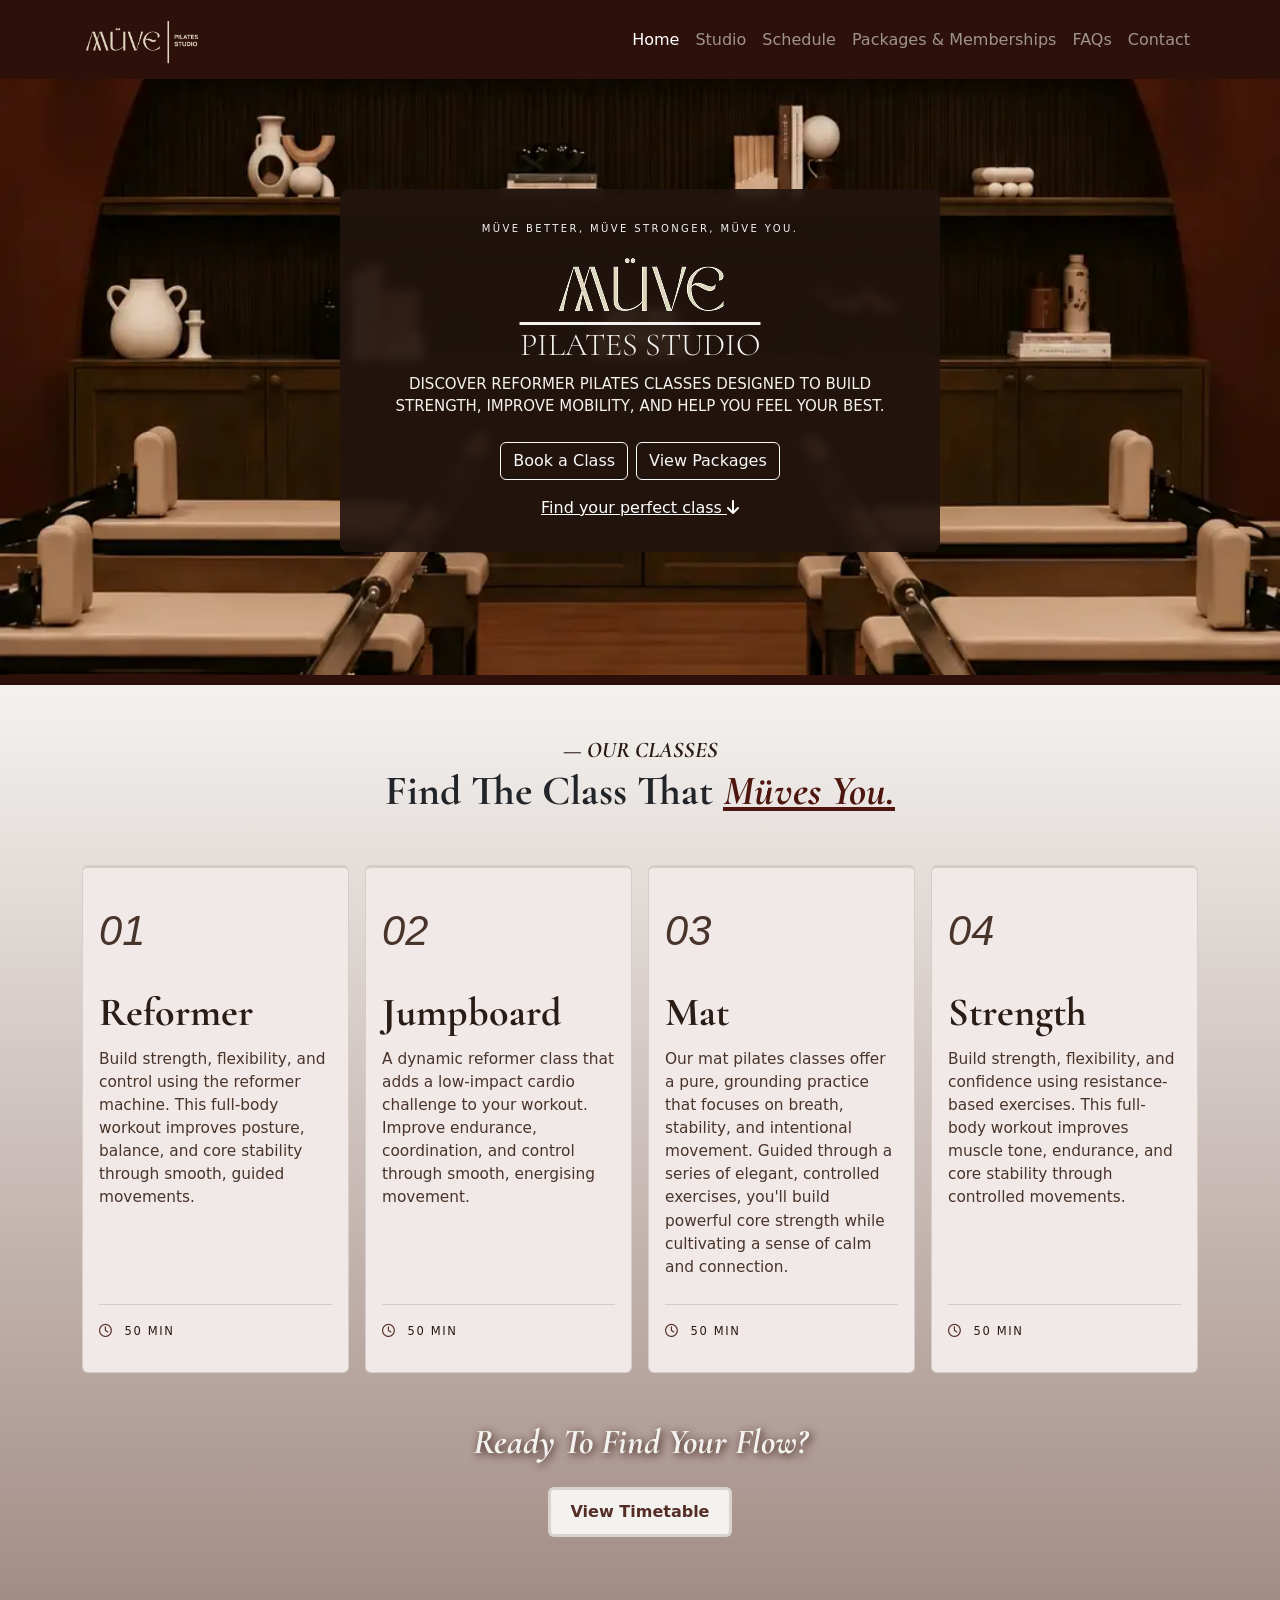
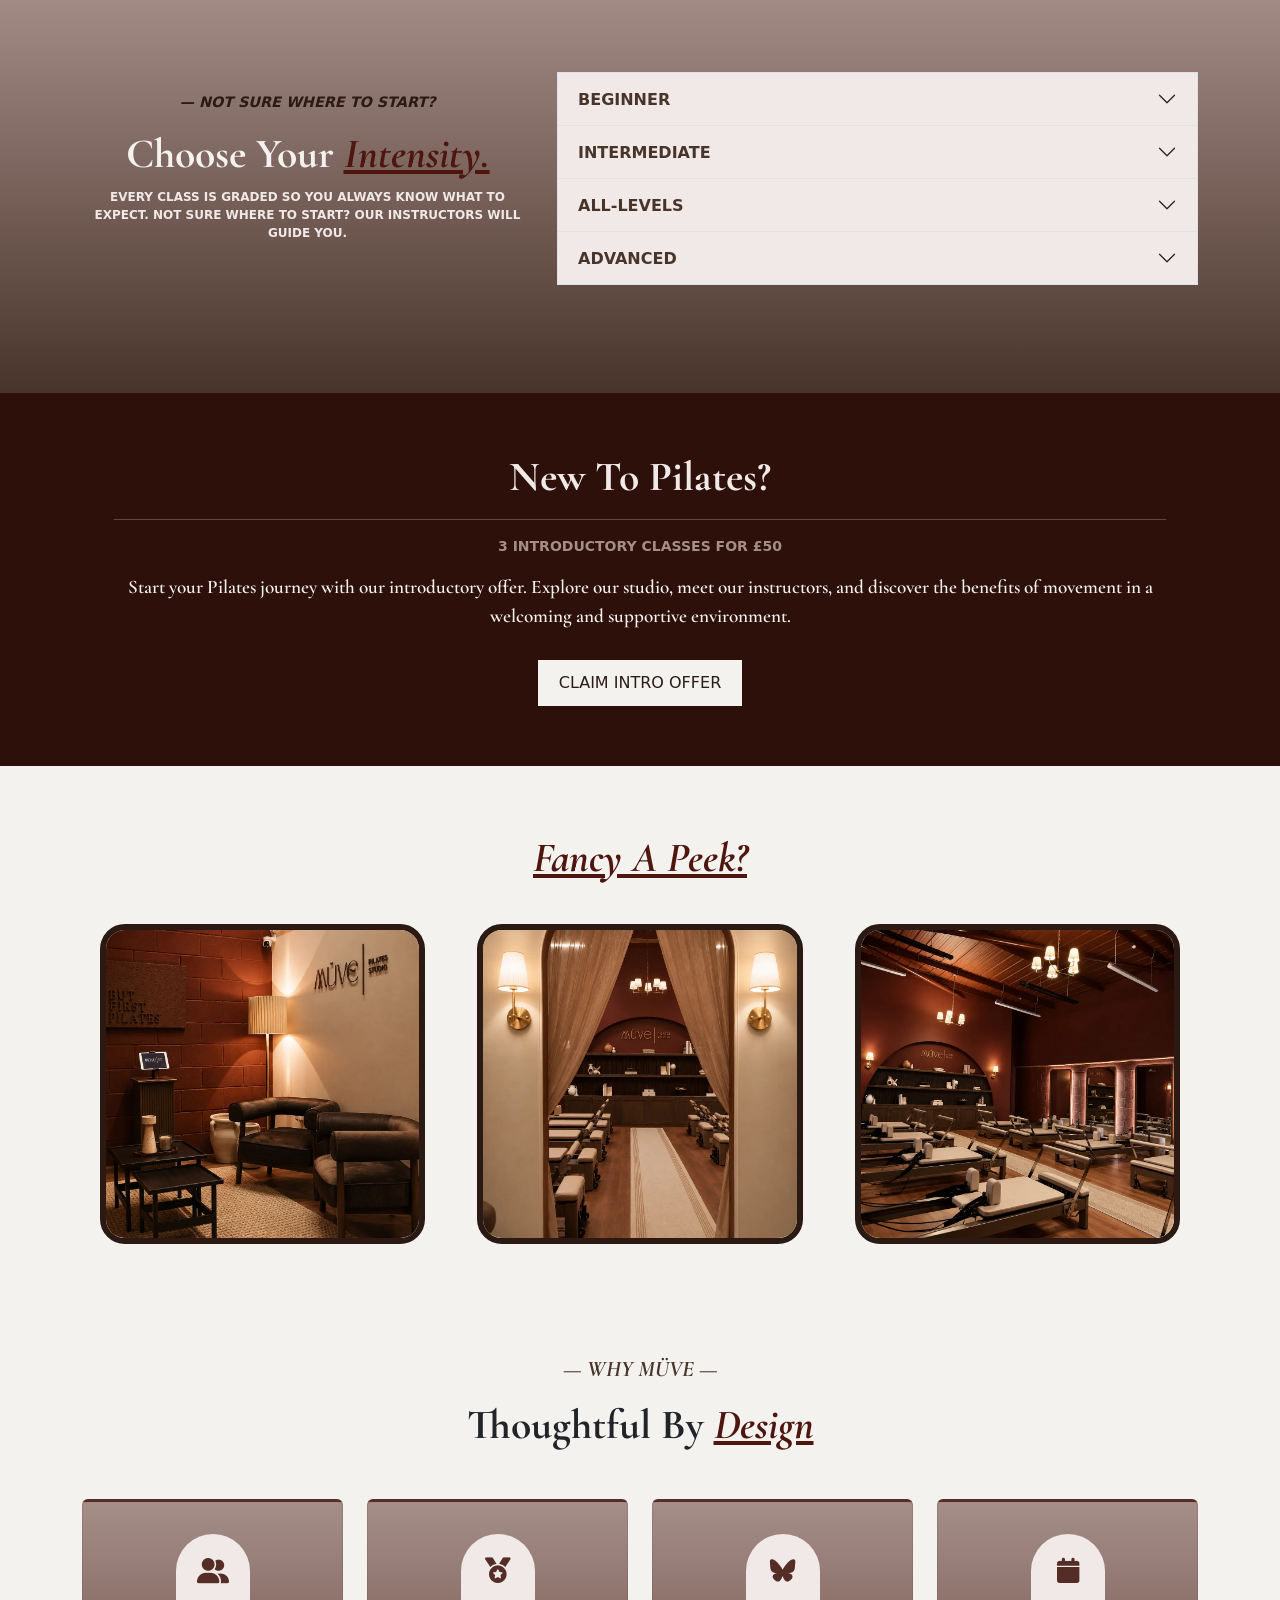
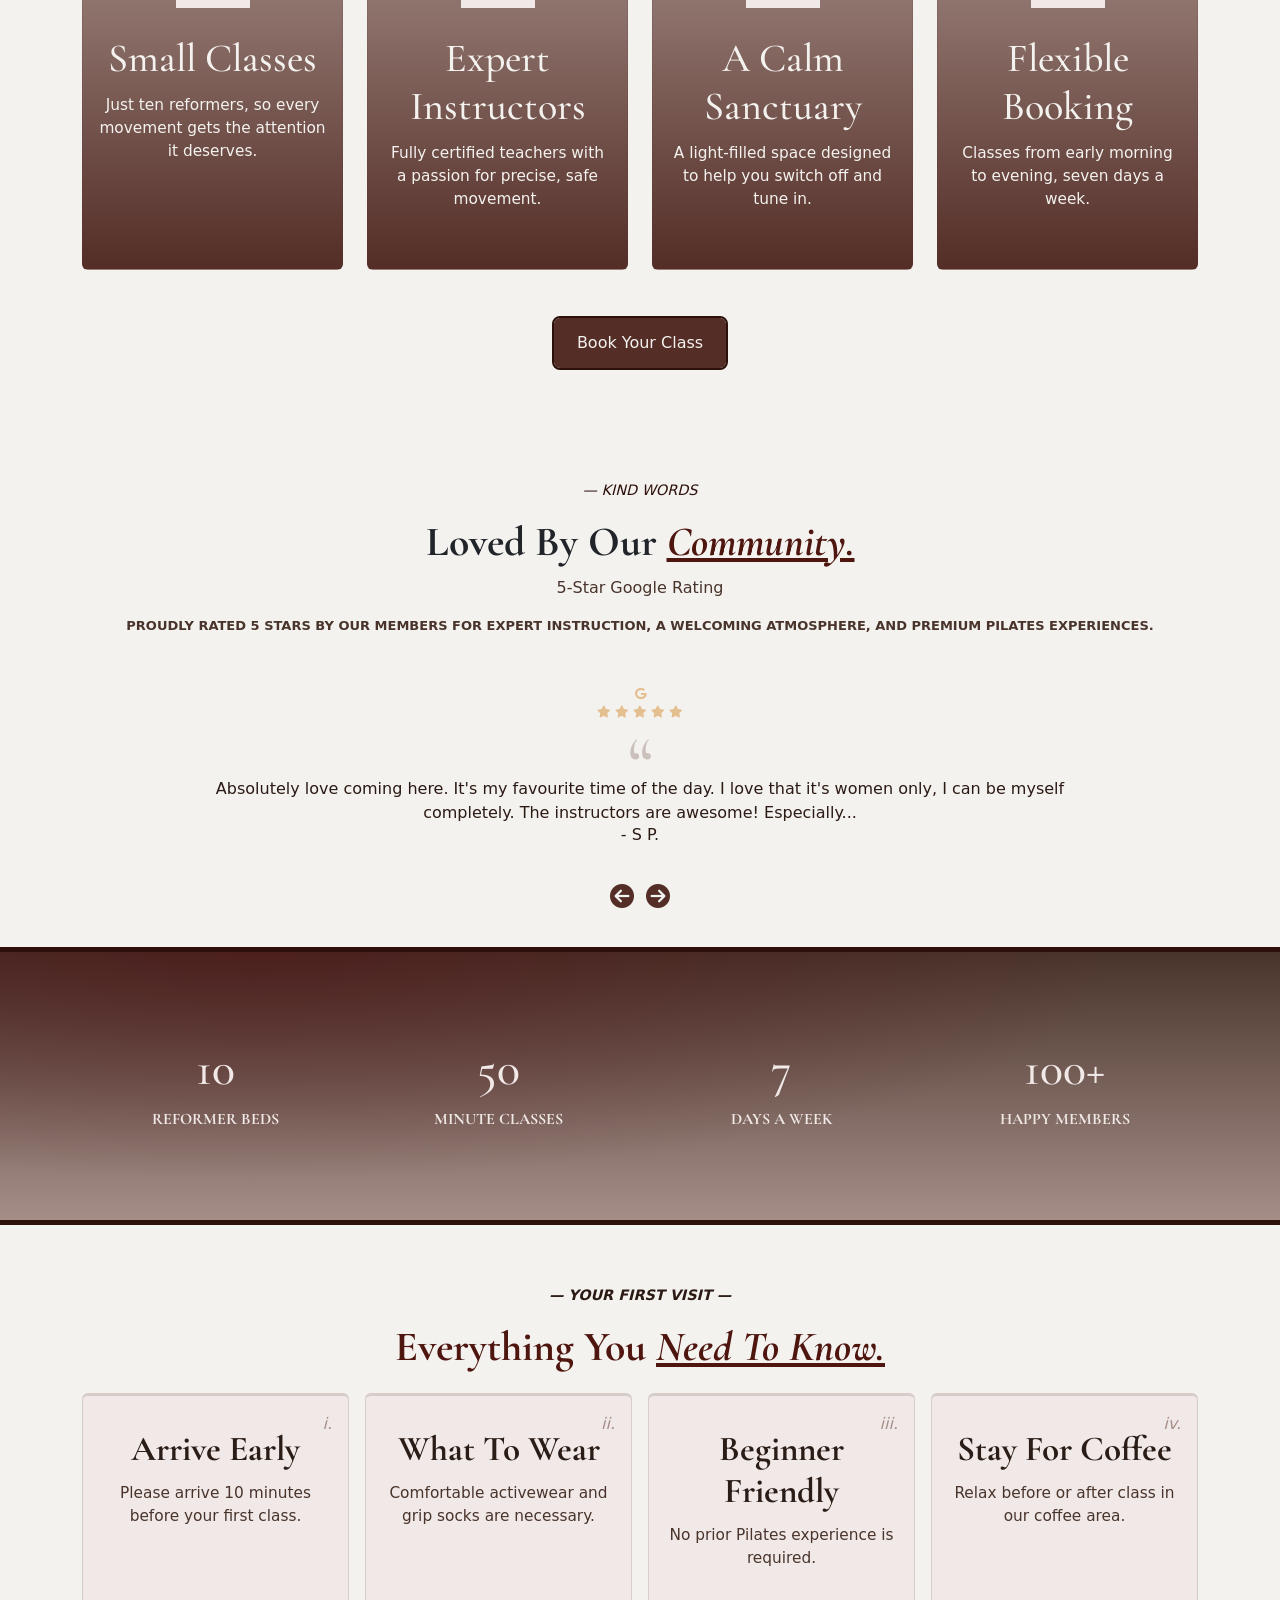
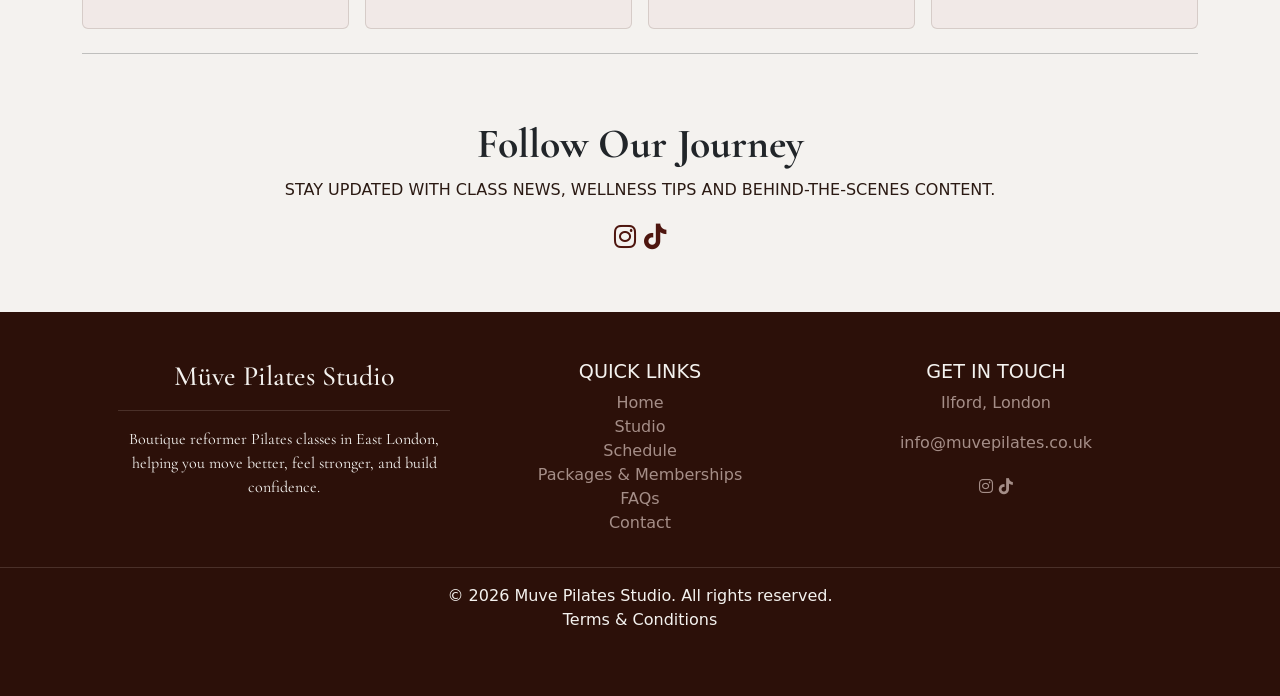
==== commit 5d999899: "Fix more spelling errors" ====
--- a/index.html
+++ b/index.html
@@ -193,7 +193,7 @@
         </section>
 
 
-        <!-- level boostrap accordion section -->
+        <!-- level bootstrap accordion section -->
 
         <section id="levels">
             <div class="container">
@@ -378,7 +378,7 @@
         <section id="why-us">
             <div class="container">
                 <div class="section-head text-center mb-5">
-                    <p class="eyebrow fw-bold">— Why muve —</p>
+                    <p class="eyebrow fw-bold">— Why müve —</p>
                     <h2 class="section-title fw-bold">Thoughtful By <em>Design</em></h2>
                 </div>
                 <div class="row g-4 text-center">
--- a/assets/css/styles.css
+++ b/assets/css/styles.css
@@ -894,7 +894,6 @@
 /* visit section */
 #visit {
     scroll-margin-top: 70px;
-    /* background-color: var(--tertiary-color-highlight); */
     padding: 50px 0;
     background: radial-gradient(var(--tertiary-color-highlight), var(--secondary-color-darker));
 }
@@ -1529,8 +1528,8 @@
 }
 
 
-/* rythm */
-#rythm {
+/* rhythm */
+#rhythm {
     position: relative;
     overflow: hidden;
     background: linear-gradient(135deg,
@@ -1542,16 +1541,16 @@
     padding: 1rem 0;
 }
 
-#rythm .section-title {
+#rhythm .section-title {
     color: var(--primary-color-highlight);
     margin-bottom: 0.6rem;
 }
 
-#rythm .section-title em {
+#rhythm .section-title em {
     color: var(--primary-color);
 }
 
-#rythm .sub-heading {
+#rhythm .sub-heading {
     color: var(--primary-color-highlight);
     font-size: 12px;
     letter-spacing: 0.13rem;
@@ -1590,7 +1589,7 @@
     border-color: var(--primary-color);
 }
 
-/* rythm cards */
+/* rhythm cards */
 #rhythm-tabs-content .rhythm-card {
     position: relative;
     height: 100%;
